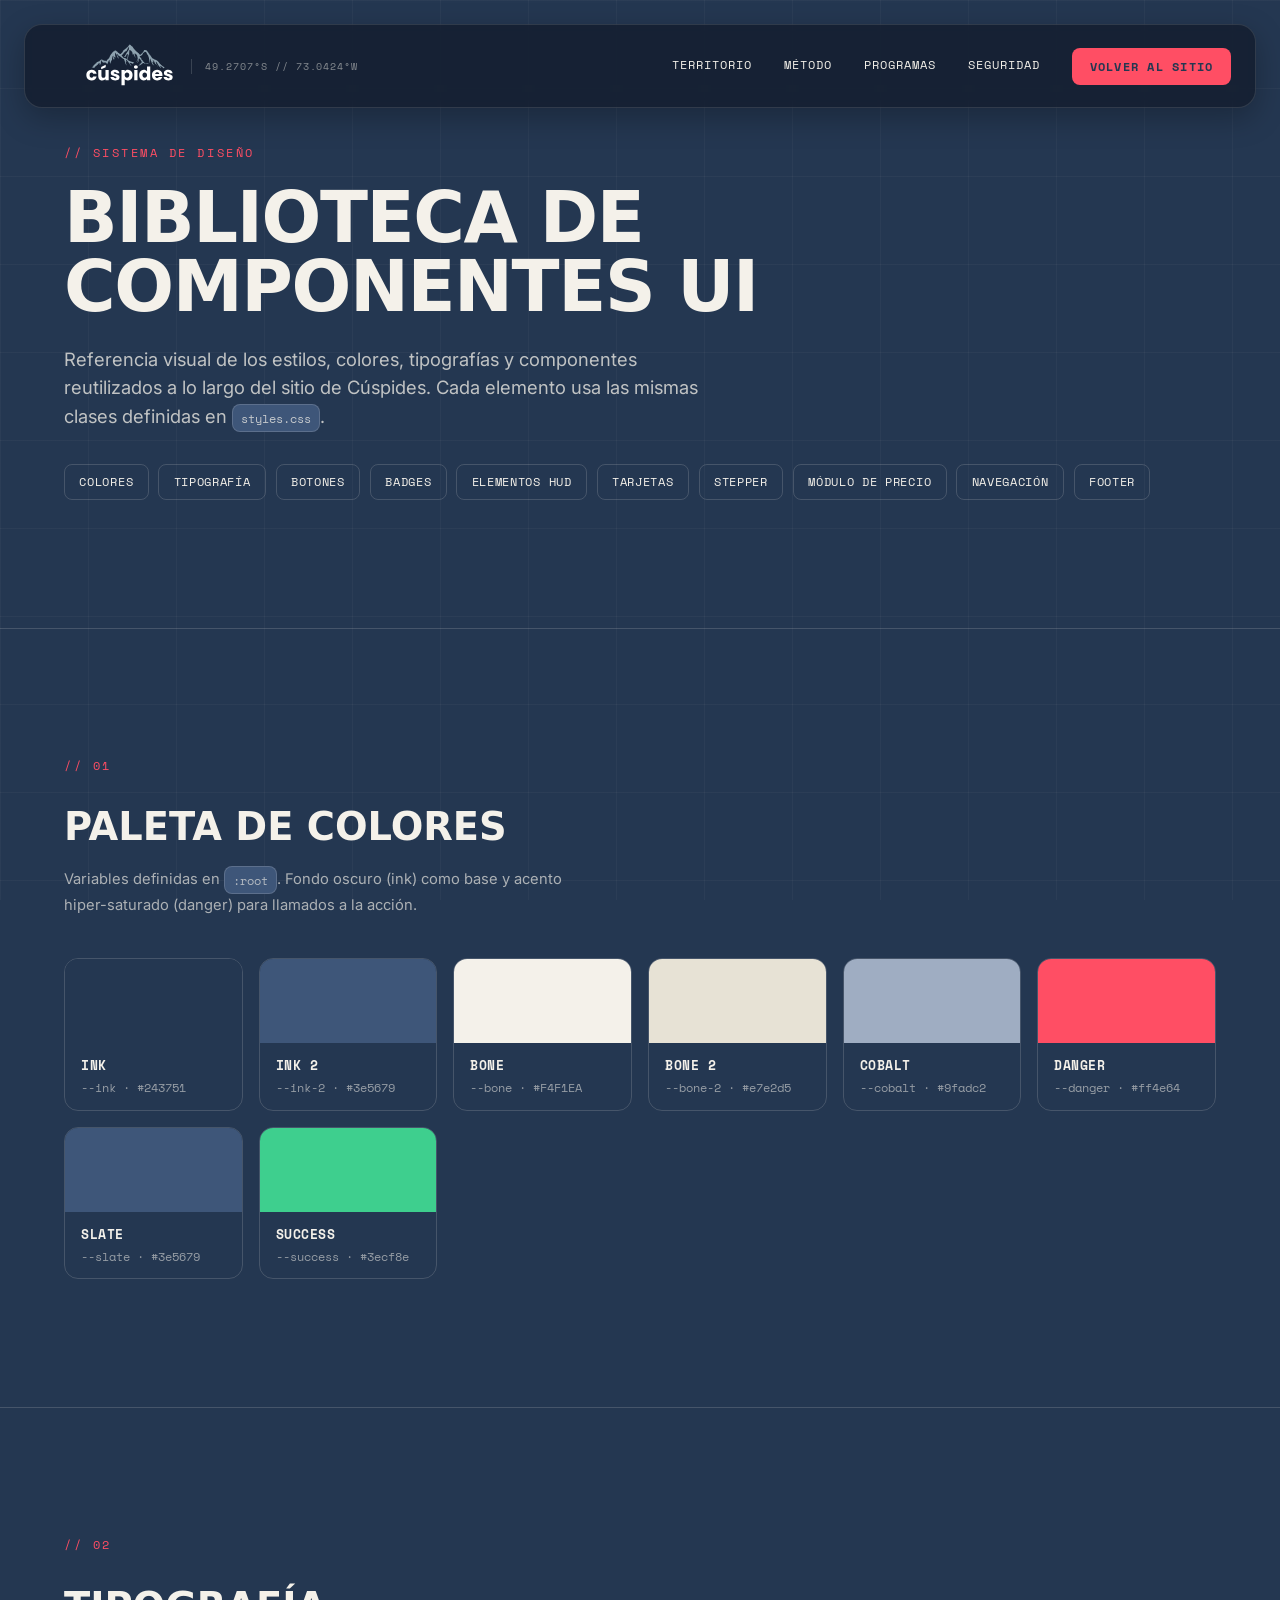
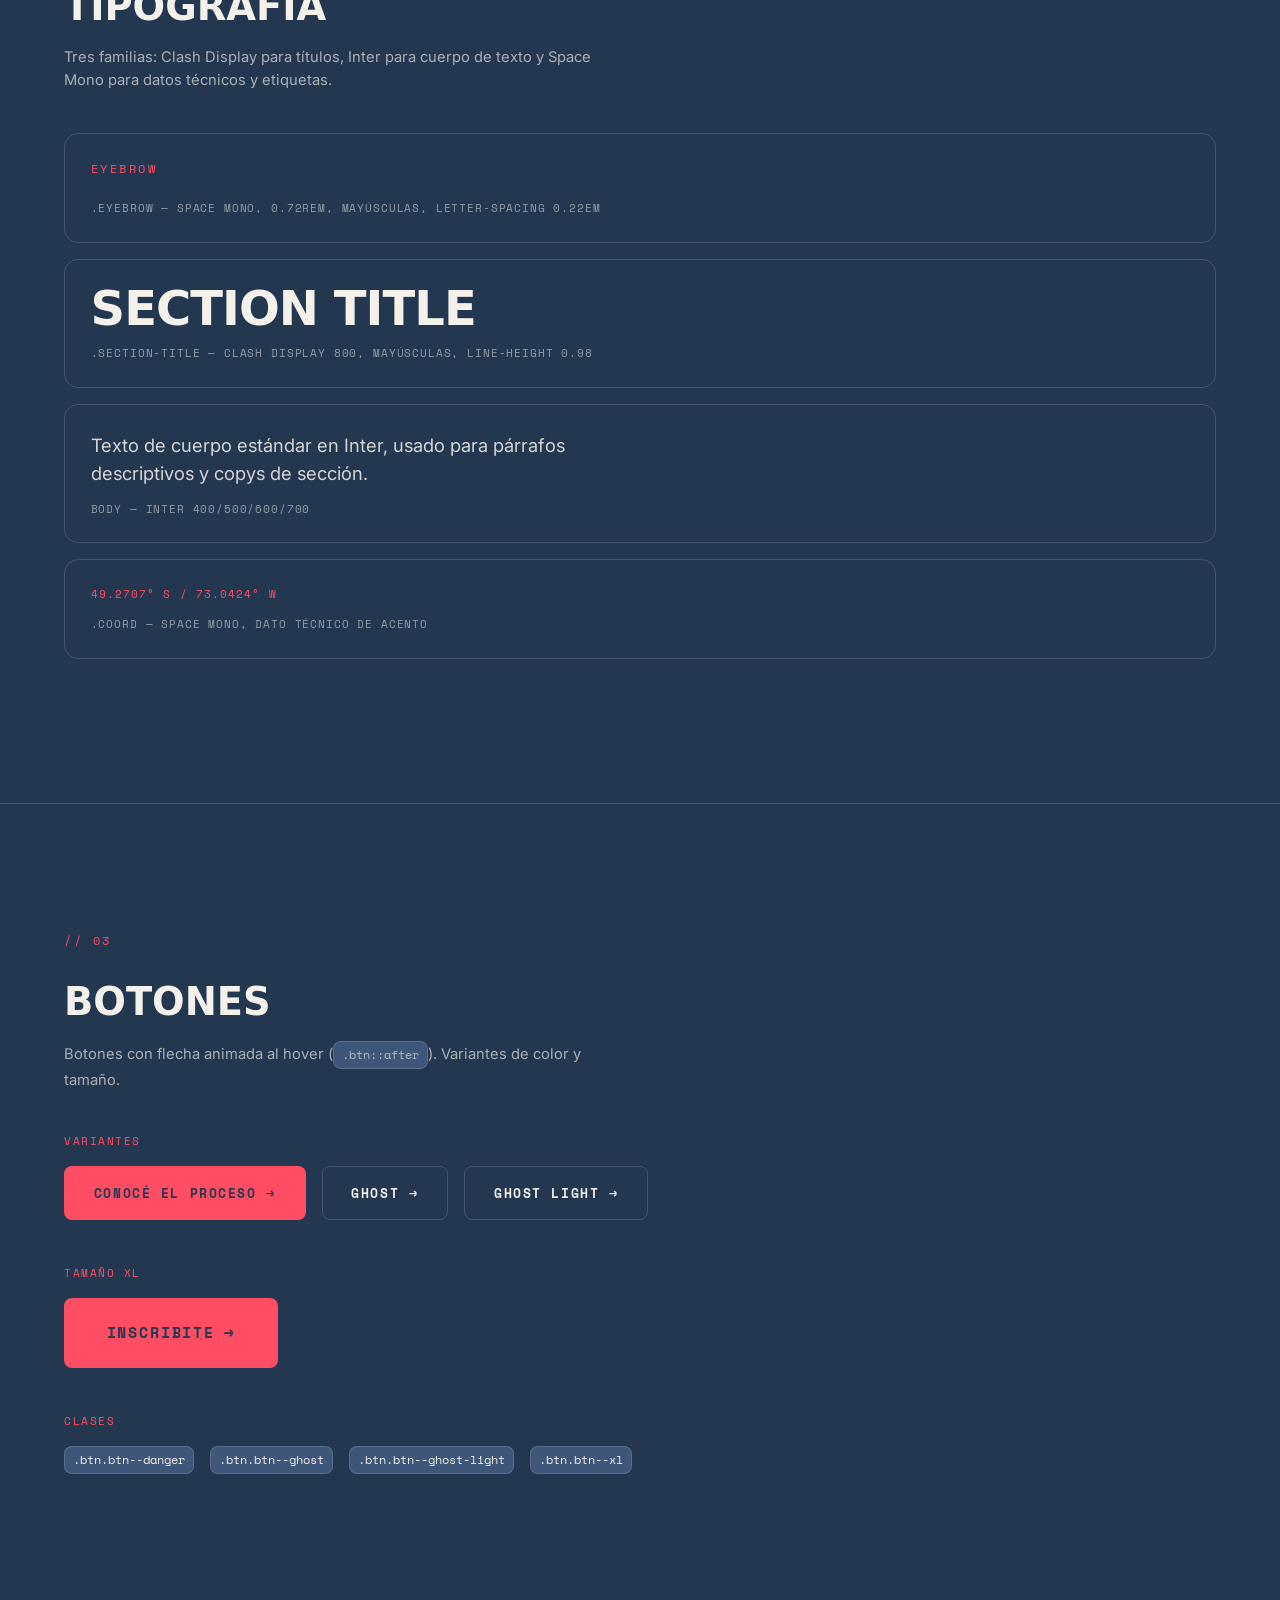
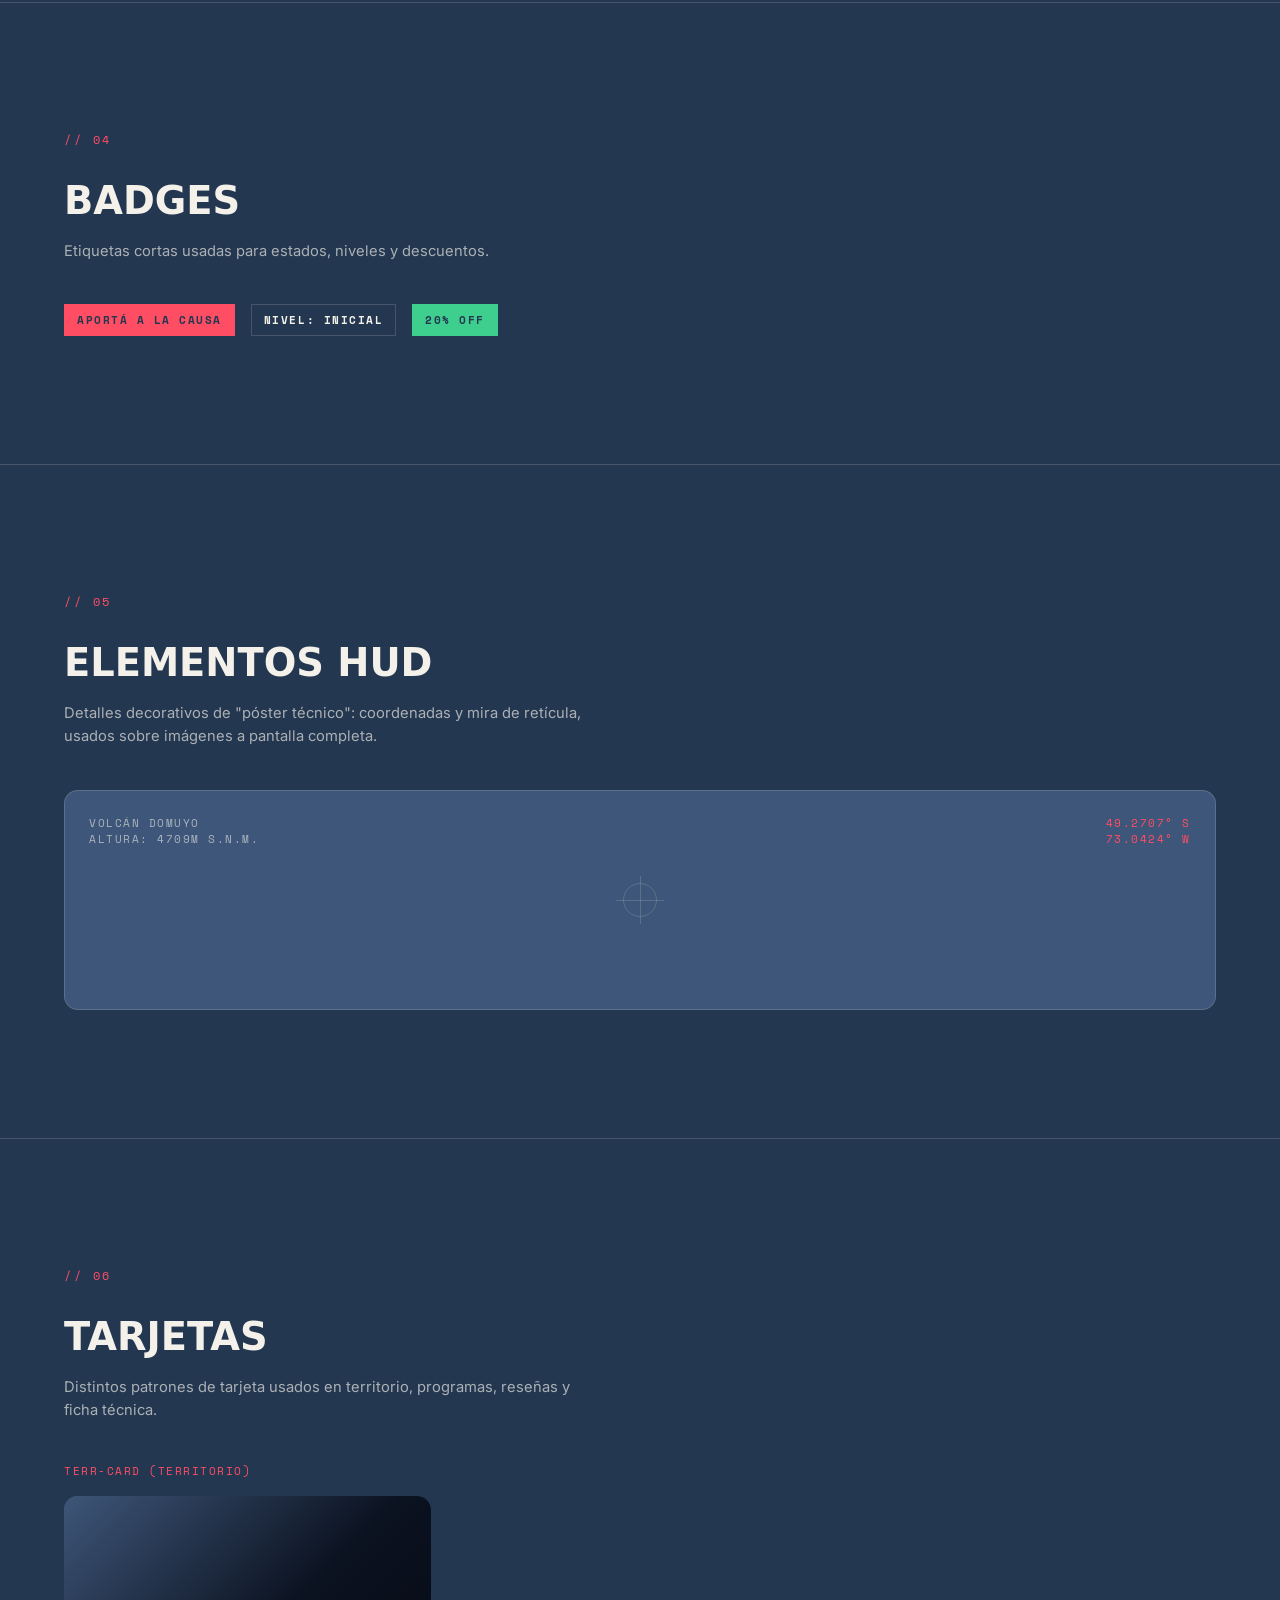
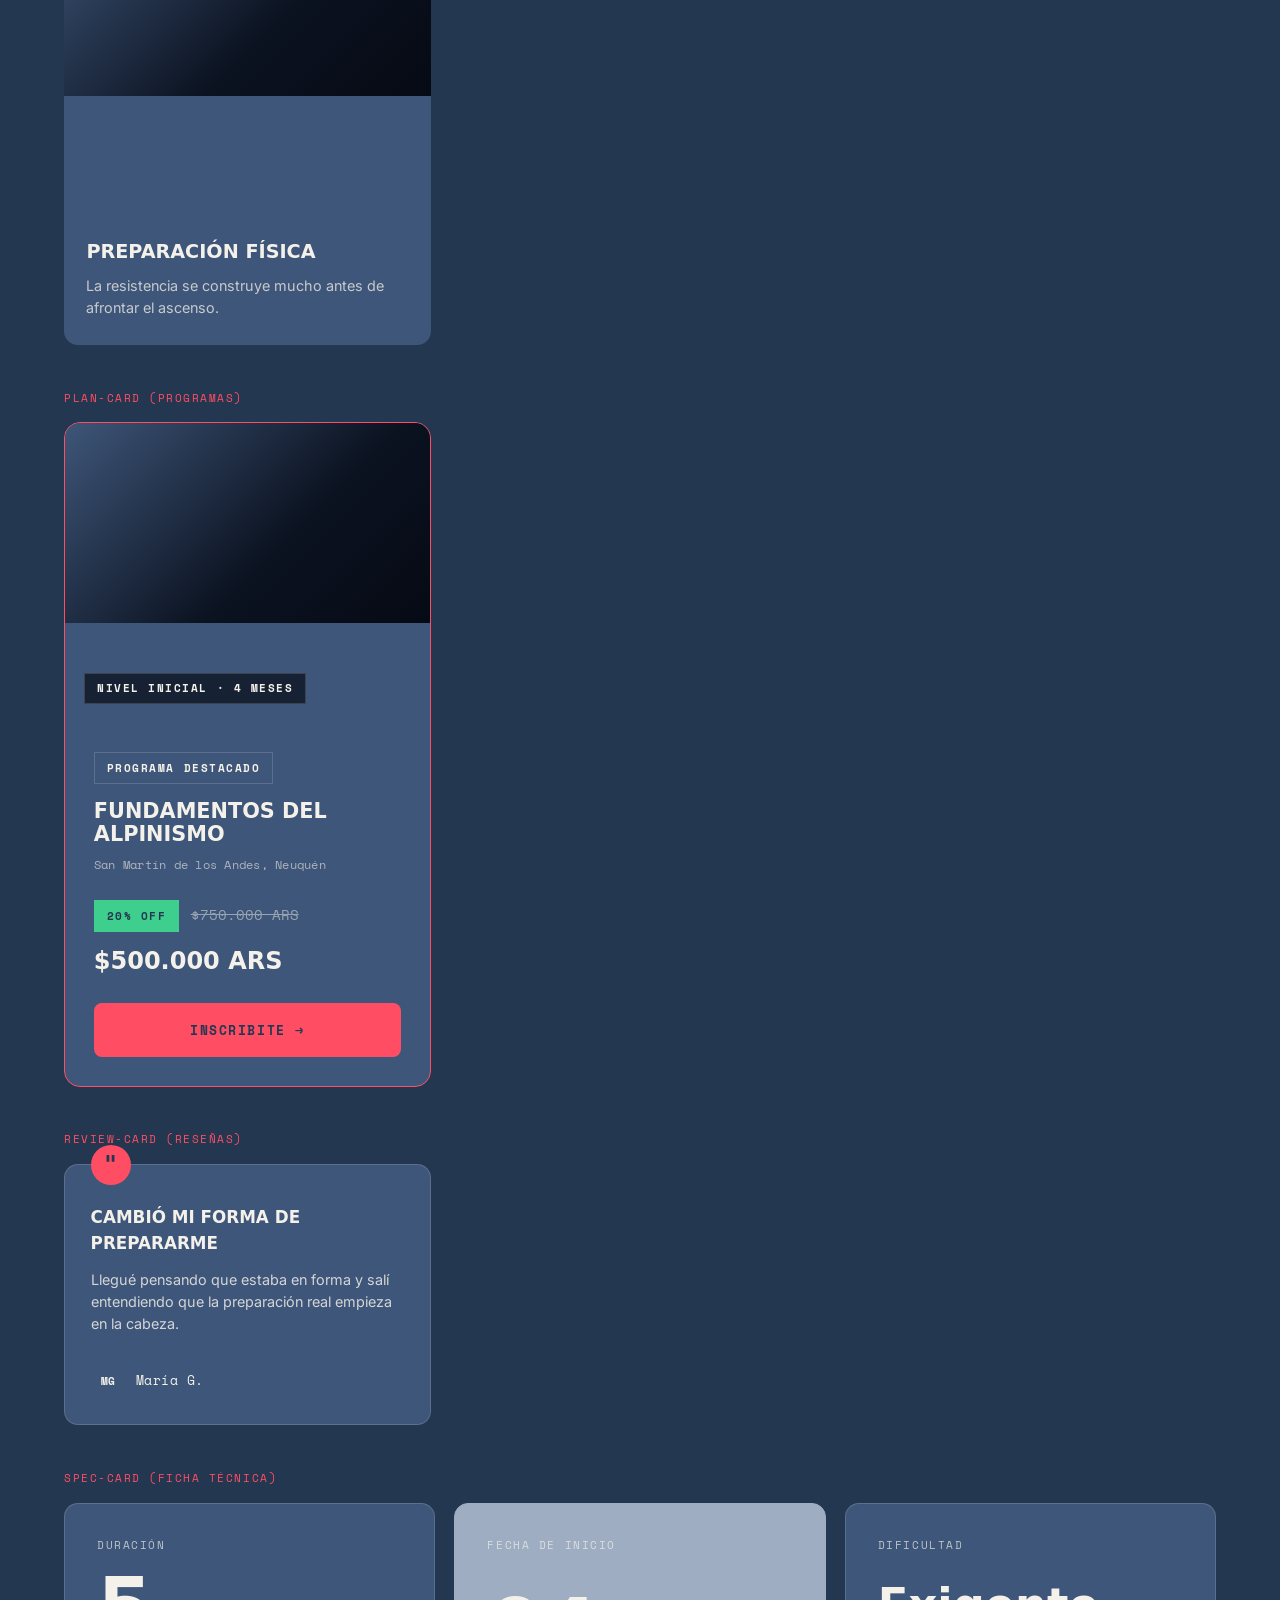
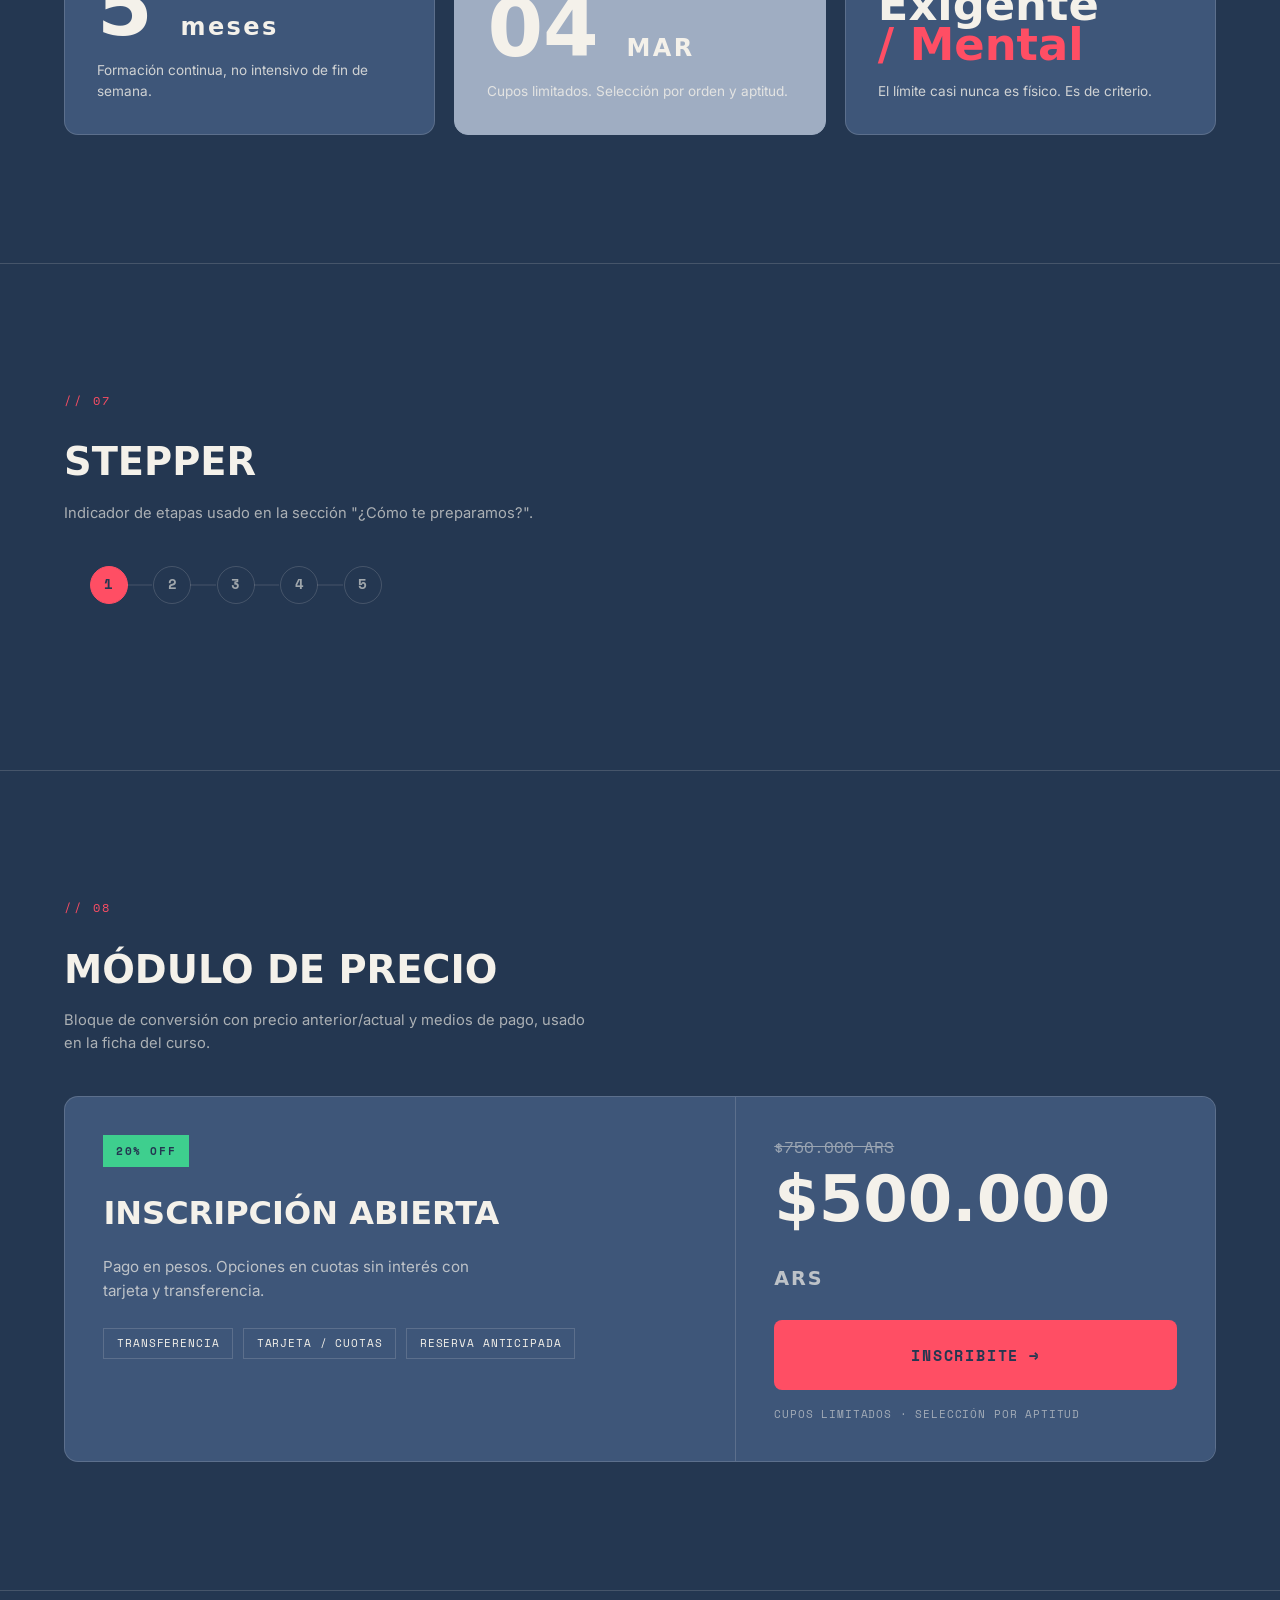
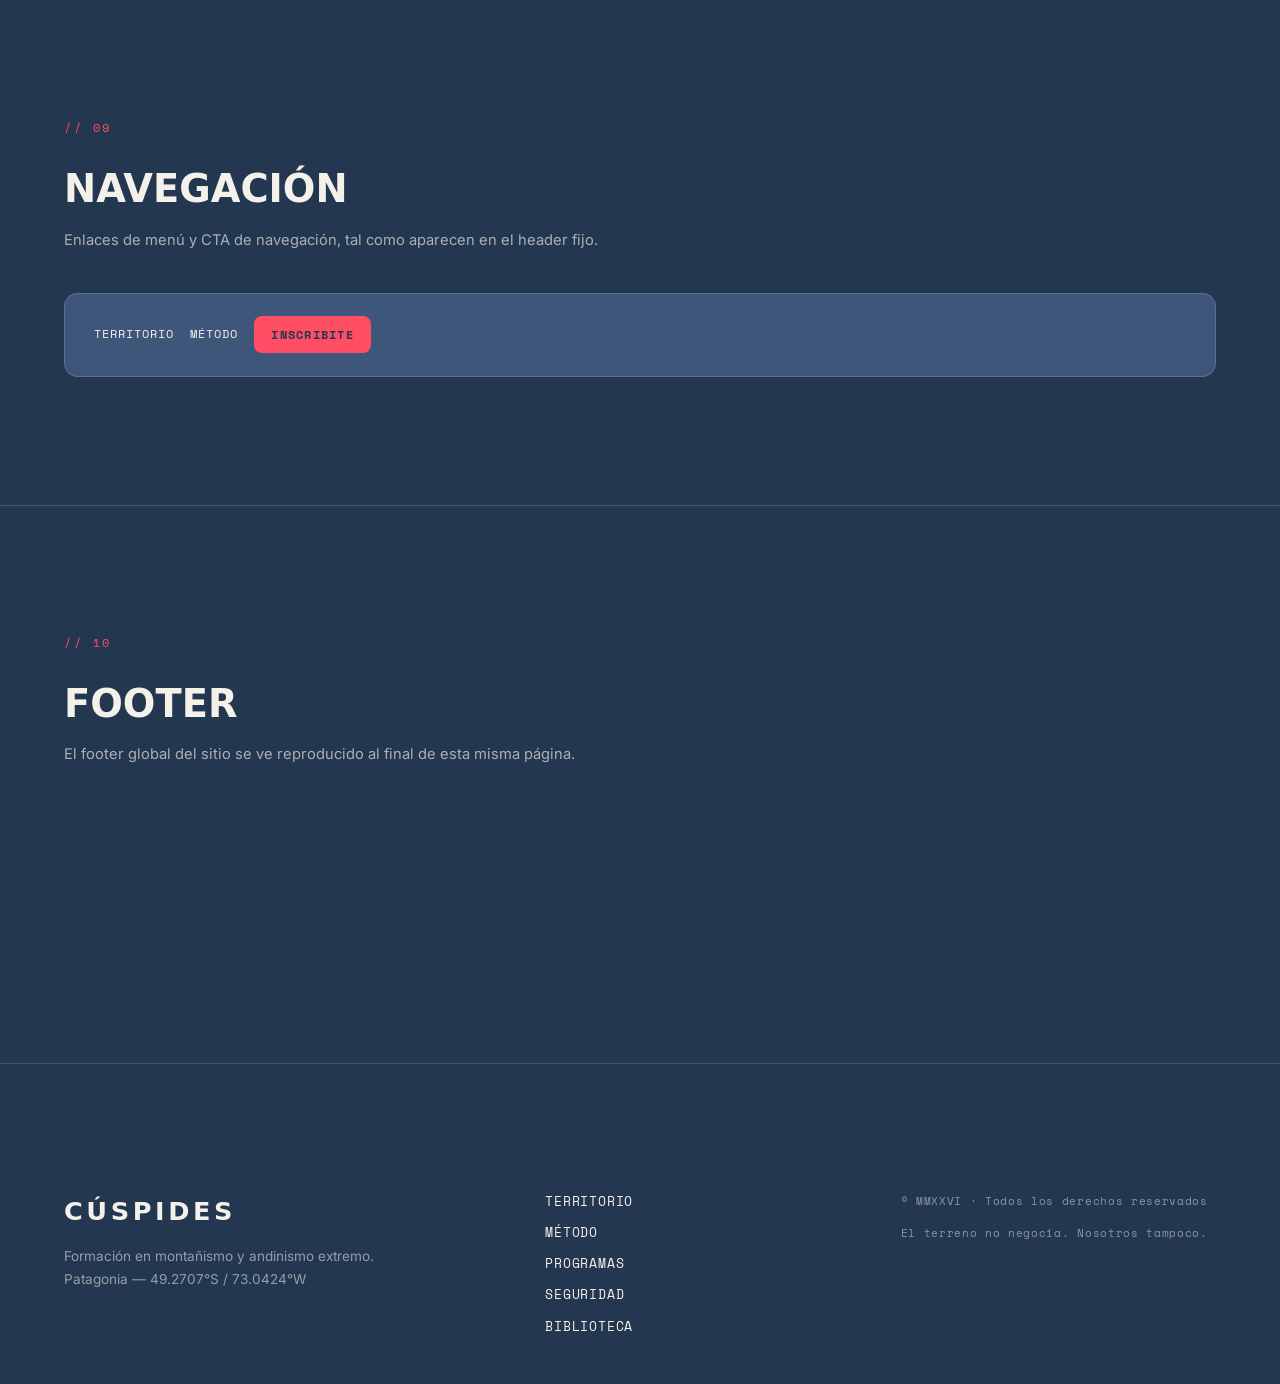
==== biblioteca.html @ e49196a1 "Initial commit: sitio web TP2 Cuspides Co-Authored-By: Claude Sonnet 5 <noreply@anthropic.com>" ====
<!DOCTYPE html>
<html lang="es">
<head>
  <meta charset="UTF-8" />
  <meta name="viewport" content="width=device-width, initial-scale=1.0" />
  <meta name="description" content="Cúspides — Biblioteca de componentes UI del sitio." />
  <meta name="theme-color" content="#0B111E" />
  <title>Biblioteca UI // CÚSPIDES</title>
  <link rel="icon" type="image/svg+xml" href="assets/img/favicon.svg" />

  <link rel="preconnect" href="https://fonts.googleapis.com" />
  <link rel="preconnect" href="https://fonts.gstatic.com" crossorigin />
  <link
    href="https://fonts.googleapis.com/css2?family=Inter:wght@400;500;600;700&family=Space+Mono:wght@400;700&display=swap"
    rel="stylesheet"
  />
  <link rel="preconnect" href="https://api.fontshare.com" />
  <link href="https://api.fontshare.com/v2/css?f[]=clash-display@700&display=swap" rel="stylesheet" />

  <link rel="stylesheet" href="styles.css" />

  <!-- ============================================================= -->
  <!-- ESTILOS PROPIOS DE LA BIBLIOTECA (namespace .lib- para no pisar el sitio) -->
  <!-- ============================================================= -->
  <style>
    .lib-main { position: relative; z-index: 1; padding-top: clamp(7rem, 16vh, 9rem); padding-bottom: var(--sect); }

    .lib-intro { padding-bottom: var(--sect); }
    .lib-intro__title {
      font-family: var(--f-display); font-weight: 800; text-transform: uppercase;
      font-size: clamp(2.2rem, 7vw, 4.4rem); line-height: 0.98; letter-spacing: -0.02em;
      margin: 0.6rem 0 1.4rem; color: var(--bone);
    }
    .lib-intro__sub { max-width: 56ch; font-size: clamp(1rem, 2vw, 1.15rem); color: rgba(244,241,234,0.75); }

    .lib-section { padding-block: var(--sect); border-top: 1px solid var(--hair-light); }
    .lib-section__head { margin-bottom: 2.6rem; }
    .lib-section__title {
      font-family: var(--f-display); font-weight: 700; text-transform: uppercase;
      font-size: clamp(1.6rem, 3.4vw, 2.4rem); color: var(--bone); margin-bottom: 0.6rem;
    }
    .lib-section__desc { font-size: 0.92rem; color: rgba(244,241,234,0.65); max-width: 60ch; }

    .lib-block { margin-bottom: 2.8rem; }
    .lib-block:last-child { margin-bottom: 0; }
    .lib-block__label {
      font-family: var(--f-mono); font-size: 0.68rem; letter-spacing: 0.14em; text-transform: uppercase;
      color: var(--danger); margin-bottom: 1rem; display: block;
    }

    /* Muestrario de colores */
    .lib-swatches { display: grid; grid-template-columns: repeat(2, 1fr); gap: 1rem; }
    .lib-swatch { border: 1px solid var(--hair-light); border-radius: var(--radius-card); overflow: hidden; }
    .lib-swatch__fill { height: 84px; }
    .lib-swatch__meta { padding: 0.8rem 1rem; font-family: var(--f-mono); }
    .lib-swatch__name { display: block; font-size: 0.8rem; font-weight: 700; text-transform: uppercase; letter-spacing: 0.04em; }
    .lib-swatch__hex { display: block; font-size: 0.72rem; opacity: 0.55; margin-top: 0.2rem; }

    /* Fila de ejemplos flex */
    .lib-row { display: flex; flex-wrap: wrap; gap: 1rem; align-items: center; }

    /* Tabla de referencia de tipografía */
    .lib-type-sample { border: 1px solid var(--hair-light); border-radius: var(--radius-card); padding: 1.6rem; margin-bottom: 1rem; }
    .lib-type-sample__meta { font-family: var(--f-mono); font-size: 0.66rem; letter-spacing: 0.08em; text-transform: uppercase; opacity: 0.55; margin-top: 0.8rem; }

    /* Cuadrícula de tarjetas de ejemplo */
    .lib-cards-grid { display: grid; grid-template-columns: 1fr; gap: 1.6rem; }
    .lib-mini-media { height: 200px; background: linear-gradient(135deg, var(--ink-2), #0b1220 60%, #060a14); }

    /* Tabla de código de clases */
    .lib-code {
      font-family: var(--f-mono); font-size: 0.78rem;
      background: var(--ink-2); border: 1px solid var(--hair-light); border-radius: 8px;
      padding: 0.2rem 0.5rem; display: inline-block;
    }

    .lib-toc { display: flex; flex-wrap: wrap; gap: 0.6rem; margin-top: 2rem; }
    .lib-toc a {
      font-family: var(--f-mono); font-size: 0.72rem; letter-spacing: 0.06em; text-transform: uppercase;
      border: 1px solid var(--hair-light); border-radius: var(--radius-btn); padding: 0.5rem 0.9rem;
      transition: border-color 0.3s, color 0.3s;
    }
    .lib-toc a:hover { border-color: var(--danger); color: var(--danger); }

    /* HUD demo box */
    .lib-hud-demo {
      position: relative; height: 220px; border: 1px solid var(--hair-light); border-radius: var(--radius-card);
      overflow: hidden; background: var(--ink-2);
    }
    .lib-hud-demo .hud-item--tl { top: 24px; left: 24px; }
    .lib-hud-demo .hud-item--tr { top: 24px; right: 24px; }
    .lib-hud-demo .hud-crosshair { top: 50%; left: 50%; transform: translate(-50%, -50%); }

    @media (min-width: 720px) {
      .lib-swatches { grid-template-columns: repeat(4, 1fr); }
      .lib-cards-grid { grid-template-columns: repeat(3, 1fr); }
    }
    @media (min-width: 1024px) {
      .lib-swatches { grid-template-columns: repeat(6, 1fr); }
    }
  </style>
</head>

<body>
  <div class="grid-overlay" aria-hidden="true"></div>
  <div class="scroll-progress" id="scroll-progress" aria-hidden="true"></div>

  <!-- =========================================================== -->
  <!-- HEADER / NAVEGACIÓN GLOBAL (idéntico al del sitio)           -->
  <!-- =========================================================== -->
  <header class="site-header" id="site-header">
    <a href="index.html#hero" class="brand" aria-label="Cúspides — Inicio">
      <img class="brand__logo" src="assets/img/logo-cuspides.svg" alt="Cúspides" />
      <span class="brand__coord">49.2707°S // 73.0424°W</span>
    </a>

    <nav class="site-nav" aria-label="Navegación principal">
      <a href="index.html#territorio" class="nav-link">Territorio</a>
      <a href="index.html#metodo" class="nav-link">Método</a>
      <a href="index.html#programas" class="nav-link">Programas</a>
      <a href="index.html#causa" class="nav-link">Seguridad</a>
      <a href="index.html" class="nav-cta">Volver al sitio</a>
    </nav>

    <button class="menu-toggle" id="menu-toggle" aria-label="Abrir menú" aria-expanded="false">
      <span></span><span></span><span></span>
    </button>
  </header>

  <div class="mobile-menu" id="mobile-menu" aria-hidden="true">
    <a href="index.html#territorio" class="mobile-menu__link">01 — Territorio</a>
    <a href="index.html#metodo" class="mobile-menu__link">02 — Método</a>
    <a href="index.html#programas" class="mobile-menu__link">03 — Programas</a>
    <a href="index.html#causa" class="mobile-menu__link">04 — Seguridad</a>
    <a href="index.html" class="mobile-menu__link mobile-menu__link--cta">→ Volver al sitio</a>
  </div>

  <!-- =========================================================== -->
  <!-- CONTENIDO: BIBLIOTECA UI                                     -->
  <!-- =========================================================== -->
  <main class="lib-main">

    <section class="lib-intro container">
      <p class="eyebrow eyebrow--light">// Sistema de diseño</p>
      <h1 class="lib-intro__title">Biblioteca de<br />componentes UI</h1>
      <p class="lib-intro__sub">
        Referencia visual de los estilos, colores, tipografías y componentes reutilizados
        a lo largo del sitio de Cúspides. Cada elemento usa las mismas clases definidas en
        <span class="lib-code">styles.css</span>.
      </p>
      <nav class="lib-toc" aria-label="Índice de la biblioteca">
        <a href="#lib-colores">Colores</a>
        <a href="#lib-tipografia">Tipografía</a>
        <a href="#lib-botones">Botones</a>
        <a href="#lib-badges">Badges</a>
        <a href="#lib-hud">Elementos HUD</a>
        <a href="#lib-tarjetas">Tarjetas</a>
        <a href="#lib-stepper">Stepper</a>
        <a href="#lib-precio">Módulo de precio</a>
        <a href="#lib-nav">Navegación</a>
        <a href="#lib-footer">Footer</a>
      </nav>
    </section>

    <!-- ///////////////// COLORES ///////////////// -->
    <section class="lib-section container" id="lib-colores">
      <div class="lib-section__head">
        <p class="eyebrow eyebrow--light">// 01</p>
        <h2 class="lib-section__title">Paleta de colores</h2>
        <p class="lib-section__desc">Variables definidas en <span class="lib-code">:root</span>. Fondo oscuro (ink) como base y acento hiper-saturado (danger) para llamados a la acción.</p>
      </div>
      <div class="lib-swatches">
        <div class="lib-swatch">
          <div class="lib-swatch__fill" style="background: var(--ink);"></div>
          <div class="lib-swatch__meta"><span class="lib-swatch__name">Ink</span><span class="lib-swatch__hex">--ink · #243751</span></div>
        </div>
        <div class="lib-swatch">
          <div class="lib-swatch__fill" style="background: var(--ink-2);"></div>
          <div class="lib-swatch__meta"><span class="lib-swatch__name">Ink 2</span><span class="lib-swatch__hex">--ink-2 · #3e5679</span></div>
        </div>
        <div class="lib-swatch">
          <div class="lib-swatch__fill" style="background: var(--bone);"></div>
          <div class="lib-swatch__meta"><span class="lib-swatch__name">Bone</span><span class="lib-swatch__hex">--bone · #F4F1EA</span></div>
        </div>
        <div class="lib-swatch">
          <div class="lib-swatch__fill" style="background: var(--bone-2);"></div>
          <div class="lib-swatch__meta"><span class="lib-swatch__name">Bone 2</span><span class="lib-swatch__hex">--bone-2 · #e7e2d5</span></div>
        </div>
        <div class="lib-swatch">
          <div class="lib-swatch__fill" style="background: var(--cobalt);"></div>
          <div class="lib-swatch__meta"><span class="lib-swatch__name">Cobalt</span><span class="lib-swatch__hex">--cobalt · #9fadc2</span></div>
        </div>
        <div class="lib-swatch">
          <div class="lib-swatch__fill" style="background: var(--danger);"></div>
          <div class="lib-swatch__meta"><span class="lib-swatch__name">Danger</span><span class="lib-swatch__hex">--danger · #ff4e64</span></div>
        </div>
        <div class="lib-swatch">
          <div class="lib-swatch__fill" style="background: var(--slate);"></div>
          <div class="lib-swatch__meta"><span class="lib-swatch__name">Slate</span><span class="lib-swatch__hex">--slate · #3e5679</span></div>
        </div>
        <div class="lib-swatch">
          <div class="lib-swatch__fill" style="background: var(--success);"></div>
          <div class="lib-swatch__meta"><span class="lib-swatch__name">Success</span><span class="lib-swatch__hex">--success · #3ecf8e</span></div>
        </div>
      </div>
    </section>

    <!-- ///////////////// TIPOGRAFÍA ///////////////// -->
    <section class="lib-section container" id="lib-tipografia">
      <div class="lib-section__head">
        <p class="eyebrow eyebrow--light">// 02</p>
        <h2 class="lib-section__title">Tipografía</h2>
        <p class="lib-section__desc">Tres familias: Clash Display para títulos, Inter para cuerpo de texto y Space Mono para datos técnicos y etiquetas.</p>
      </div>

      <div class="lib-type-sample">
        <p class="eyebrow eyebrow--light">Eyebrow</p>
        <div class="lib-type-sample__meta">.eyebrow — Space Mono, 0.72rem, mayúsculas, letter-spacing 0.22em</div>
      </div>

      <div class="lib-type-sample">
        <h3 class="section-title section-title--light" style="font-size: clamp(1.8rem, 5vw, 3rem);">Section title</h3>
        <div class="lib-type-sample__meta">.section-title — Clash Display 800, mayúsculas, line-height 0.98</div>
      </div>

      <div class="lib-type-sample">
        <p style="font-size: clamp(1rem, 2vw, 1.15rem); color: rgba(244,241,234,0.85); max-width: 46ch;">
          Texto de cuerpo estándar en Inter, usado para párrafos descriptivos y copys de sección.
        </p>
        <div class="lib-type-sample__meta">body — Inter 400/500/600/700</div>
      </div>

      <div class="lib-type-sample">
        <span class="coord">49.2707° S / 73.0424° W</span>
        <div class="lib-type-sample__meta">.coord — Space Mono, dato técnico de acento</div>
      </div>
    </section>

    <!-- ///////////////// BOTONES ///////////////// -->
    <section class="lib-section container" id="lib-botones">
      <div class="lib-section__head">
        <p class="eyebrow eyebrow--light">// 03</p>
        <h2 class="lib-section__title">Botones</h2>
        <p class="lib-section__desc">Botones con flecha animada al hover (<span class="lib-code">.btn::after</span>). Variantes de color y tamaño.</p>
      </div>
      <div class="lib-block">
        <span class="lib-block__label">Variantes</span>
        <div class="lib-row">
          <a href="#" class="btn btn--danger" onclick="return false;">Conocé el proceso</a>
          <a href="#" class="btn btn--ghost" onclick="return false;">Ghost</a>
          <a href="#" class="btn btn--ghost-light" onclick="return false;">Ghost light</a>
        </div>
      </div>
      <div class="lib-block">
        <span class="lib-block__label">Tamaño XL</span>
        <div class="lib-row">
          <a href="#" class="btn btn--danger btn--xl" onclick="return false;">Inscribite</a>
        </div>
      </div>
      <div class="lib-block">
        <span class="lib-block__label">Clases</span>
        <div class="lib-row">
          <span class="lib-code">.btn.btn--danger</span>
          <span class="lib-code">.btn.btn--ghost</span>
          <span class="lib-code">.btn.btn--ghost-light</span>
          <span class="lib-code">.btn.btn--xl</span>
        </div>
      </div>
    </section>

    <!-- ///////////////// BADGES ///////////////// -->
    <section class="lib-section container" id="lib-badges">
      <div class="lib-section__head">
        <p class="eyebrow eyebrow--light">// 04</p>
        <h2 class="lib-section__title">Badges</h2>
        <p class="lib-section__desc">Etiquetas cortas usadas para estados, niveles y descuentos.</p>
      </div>
      <div class="lib-row">
        <span class="badge badge--danger">APORTÁ A LA CAUSA</span>
        <span class="badge badge--outline">NIVEL: INICIAL</span>
        <span class="badge badge--success">20% OFF</span>
      </div>
    </section>

    <!-- ///////////////// ELEMENTOS HUD ///////////////// -->
    <section class="lib-section container" id="lib-hud">
      <div class="lib-section__head">
        <p class="eyebrow eyebrow--light">// 05</p>
        <h2 class="lib-section__title">Elementos HUD</h2>
        <p class="lib-section__desc">Detalles decorativos de "póster técnico": coordenadas y mira de retícula, usados sobre imágenes a pantalla completa.</p>
      </div>
      <div class="lib-hud-demo">
        <span class="hud-item hud-item--tl">VOLCÁN DOMUYO<br />ALTURA: 4709M S.N.M.</span>
        <span class="hud-item hud-item--tr">49.2707° S<br />73.0424° W</span>
        <span class="hud-crosshair"></span>
      </div>
    </section>

    <!-- ///////////////// TARJETAS ///////////////// -->
    <section class="lib-section container" id="lib-tarjetas">
      <div class="lib-section__head">
        <p class="eyebrow eyebrow--light">// 06</p>
        <h2 class="lib-section__title">Tarjetas</h2>
        <p class="lib-section__desc">Distintos patrones de tarjeta usados en territorio, programas, reseñas y ficha técnica.</p>
      </div>

      <div class="lib-block">
        <span class="lib-block__label">Terr-card (territorio)</span>
        <div class="lib-cards-grid">
          <div class="terr-card" style="width: 100%;">
            <div class="terr-card__media"><div class="lib-mini-media"></div></div>
            <h3 class="terr-card__title">Preparación física</h3>
            <p class="terr-card__desc">La resistencia se construye mucho antes de afrontar el ascenso.</p>
          </div>
        </div>
      </div>

      <div class="lib-block">
        <span class="lib-block__label">Plan-card (programas)</span>
        <div class="lib-cards-grid">
          <article class="plan-card plan-card--featured">
            <div class="plan-card__media">
              <div class="lib-mini-media"></div>
              <span class="badge badge--outline plan-card__level">Nivel Inicial · 4 meses</span>
            </div>
            <div class="plan-card__body">
              <span class="badge badge--outline plan-card__featured-tag">PROGRAMA DESTACADO</span>
              <h3 class="plan-card__title">Fundamentos del Alpinismo</h3>
              <p class="plan-card__location">San Martín de los Andes, Neuquén</p>
              <div class="plan-card__price">
                <span class="badge badge--success">20% OFF</span>
                <span class="plan-card__old">$750.000 ARS</span>
                <span class="plan-card__now">$500.000 ARS</span>
              </div>
              <span class="btn btn--danger plan-card__cta">Inscribite</span>
            </div>
          </article>
        </div>
      </div>

      <div class="lib-block">
        <span class="lib-block__label">Review-card (reseñas)</span>
        <div class="lib-cards-grid">
          <article class="review-card">
            <span class="review-card__quote" aria-hidden="true">"</span>
            <h3 class="review-card__title">Cambió mi forma de prepararme</h3>
            <p class="review-card__text">Llegué pensando que estaba en forma y salí entendiendo que la preparación real empieza en la cabeza.</p>
            <div class="review-card__author">
              <span class="review-card__avatar" aria-hidden="true">MG</span>
              <span class="review-card__name">María G.</span>
            </div>
          </article>
        </div>
      </div>

      <div class="lib-block">
        <span class="lib-block__label">Spec-card (ficha técnica)</span>
        <div class="spec__grid" style="grid-template-columns: repeat(auto-fit, minmax(200px, 1fr));">
          <div class="spec__card spec__card--a">
            <span class="spec__key">Duración</span>
            <span class="spec__val">5 <small>meses</small></span>
            <span class="spec__note">Formación continua, no intensivo de fin de semana.</span>
          </div>
          <div class="spec__card spec__card--b">
            <span class="spec__key">Fecha de inicio</span>
            <span class="spec__val">04 <small>MAR</small></span>
            <span class="spec__note">Cupos limitados. Selección por orden y aptitud.</span>
          </div>
          <div class="spec__card spec__card--c">
            <span class="spec__key">Dificultad</span>
            <span class="spec__val spec__val--sm">Exigente<br /><span class="tx-danger">/ Mental</span></span>
            <span class="spec__note">El límite casi nunca es físico. Es de criterio.</span>
          </div>
        </div>
      </div>
    </section>

    <!-- ///////////////// STEPPER ///////////////// -->
    <section class="lib-section container" id="lib-stepper">
      <div class="lib-section__head">
        <p class="eyebrow eyebrow--light">// 07</p>
        <h2 class="lib-section__title">Stepper</h2>
        <p class="lib-section__desc">Indicador de etapas usado en la sección "¿Cómo te preparamos?".</p>
      </div>
      <div class="stepper" role="tablist" aria-label="Ejemplo de stepper" style="margin-top: 0;">
        <button class="stepper__step is-active" type="button">1</button>
        <button class="stepper__step" type="button">2</button>
        <button class="stepper__step" type="button">3</button>
        <button class="stepper__step" type="button">4</button>
        <button class="stepper__step" type="button">5</button>
      </div>
    </section>

    <!-- ///////////////// MÓDULO DE PRECIO ///////////////// -->
    <section class="lib-section container" id="lib-precio">
      <div class="lib-section__head">
        <p class="eyebrow eyebrow--light">// 08</p>
        <h2 class="lib-section__title">Módulo de precio</h2>
        <p class="lib-section__desc">Bloque de conversión con precio anterior/actual y medios de pago, usado en la ficha del curso.</p>
      </div>
      <div class="price-card">
        <div class="price-card__left">
          <span class="badge badge--success">20% OFF</span>
          <h2 class="price-card__title">Inscripción abierta</h2>
          <p class="price-card__note">Pago en pesos. Opciones en cuotas sin interés con tarjeta y transferencia.</p>
          <ul class="price-card__pay" aria-label="Modos de pago">
            <li>Transferencia</li>
            <li>Tarjeta / cuotas</li>
            <li>Reserva anticipada</li>
          </ul>
        </div>
        <div class="price-card__right">
          <span class="price-card__old">$750.000 ARS</span>
          <span class="price-card__now">$500.000 <small>ARS</small></span>
          <a href="#" class="btn btn--danger btn--xl price-card__cta" onclick="return false;">INSCRIBITE</a>
          <span class="price-card__fine">Cupos limitados · Selección por aptitud</span>
        </div>
      </div>
    </section>

    <!-- ///////////////// NAVEGACIÓN ///////////////// -->
    <section class="lib-section container" id="lib-nav">
      <div class="lib-section__head">
        <p class="eyebrow eyebrow--light">// 09</p>
        <h2 class="lib-section__title">Navegación</h2>
        <p class="lib-section__desc">Enlaces de menú y CTA de navegación, tal como aparecen en el header fijo.</p>
      </div>
      <div class="lib-row" style="background: var(--ink-2); border: 1px solid var(--hair-light); border-radius: var(--radius-card); padding: 1.4rem 1.8rem;">
        <a href="#" class="nav-link" onclick="return false;">Territorio</a>
        <a href="#" class="nav-link" onclick="return false;">Método</a>
        <a href="#" class="nav-cta" onclick="return false;">Inscribite</a>
      </div>
    </section>

    <!-- ///////////////// FOOTER (referencia) ///////////////// -->
    <section class="lib-section container" id="lib-footer">
      <div class="lib-section__head">
        <p class="eyebrow eyebrow--light">// 10</p>
        <h2 class="lib-section__title">Footer</h2>
        <p class="lib-section__desc">El footer global del sitio se ve reproducido al final de esta misma página.</p>
      </div>
    </section>

  </main>

  <!-- =========================================================== -->
  <!-- FOOTER GLOBAL                                                -->
  <!-- =========================================================== -->
  <footer class="site-footer">
    <div class="container site-footer__inner">
      <div class="site-footer__brand">
        <span class="brand__word">CÚSPIDES</span>
        <p>Formación en montañismo y andinismo extremo.<br />Patagonia — 49.2707°S / 73.0424°W</p>
      </div>
      <nav class="site-footer__nav" aria-label="Pie de página">
        <a href="index.html#territorio">Territorio</a>
        <a href="index.html#metodo">Método</a>
        <a href="index.html#programas">Programas</a>
        <a href="index.html#causa">Seguridad</a>
        <a href="biblioteca.html">Biblioteca</a>
      </nav>
      <div class="site-footer__meta">
        <span>© MMXXVI · Todos los derechos reservados</span>
        <span>El terreno no negocia. Nosotros tampoco.</span>
      </div>
    </div>
  </footer>

  <script>
    /* Header dinámico + progreso de scroll + menú móvil (mínimo, sin dependencias del script.js del sitio) */
    (function () {
      var header = document.getElementById('site-header');
      var progress = document.getElementById('scroll-progress');
      function onScroll() {
        var y = window.scrollY;
        if (header) header.classList.toggle('is-scrolled', y > 40);
        if (progress) {
          var h = document.documentElement.scrollHeight - window.innerHeight;
          progress.style.width = (h > 0 ? (y / h) * 100 : 0) + '%';
        }
      }
      window.addEventListener('scroll', onScroll, { passive: true });
      onScroll();

      var menuToggle = document.getElementById('menu-toggle');
      var mobileMenu = document.getElementById('mobile-menu');
      if (menuToggle && mobileMenu) {
        function toggleMenu(open) {
          var willOpen = open === undefined ? !mobileMenu.classList.contains('is-open') : open;
          mobileMenu.classList.toggle('is-open', willOpen);
          menuToggle.classList.toggle('is-open', willOpen);
          menuToggle.setAttribute('aria-expanded', String(willOpen));
          mobileMenu.setAttribute('aria-hidden', String(!willOpen));
          document.body.style.overflow = willOpen ? 'hidden' : '';
        }
        menuToggle.addEventListener('click', function () { toggleMenu(); });
        mobileMenu.querySelectorAll('a').forEach(function (a) {
          a.addEventListener('click', function () { toggleMenu(false); });
        });
      }

      var stepperSteps = document.querySelectorAll('#lib-stepper .stepper__step');
      stepperSteps.forEach(function (btn, i) {
        btn.addEventListener('click', function () {
          stepperSteps.forEach(function (b) { b.classList.remove('is-active'); });
          btn.classList.add('is-active');
        });
      });
    })();
  </script>
</body>
</html>
---- styles.css ----
/* ==========================================================================
   CÚSPIDES · styles.css
   Estética: Swiss Punk / Editorial de alta montaña · Póster técnico
   Enfoque: Mobile-First · Flexbox + CSS Grid · Grillas asimétricas
   ========================================================================== */

/* -------------------------------------------------------------------------- */
/* 1. VARIABLES DE DISEÑO (:root)                                             */
/* -------------------------------------------------------------------------- */
:root {
  /* Paleta */
  --ink:        #243751;   /* Fondo principal oscuro (azul noche profundo) */
  --ink-2:      #3e5679;   /* Panel elevado sobre oscuro */
  --ink-3:      #3e5679;
  --bone:       #F4F1EA;   /* Fondo claro (papel técnico) */
  --bone-2:     #e7e2d5;   /* Papel sombreado */
  --cobalt:     #9fadc2;   /* Azul cobalto eléctrico (impacto en claro) */
  --cobalt-hi:  #3e5679;
  --white:      #ffffff;
  --danger:     #ff4e64;   /* Acento hiper-saturado (CTA, badges, peligro) */
  --slate:      #3e5679;   /* Azul-gris intermedio para franjas decorativas */
  --success:    #3ecf8e;   /* Verde de descuento / disponibilidad */

  /* Líneas de retícula */
  --grid-light: rgba(244, 241, 234, 0.06);
  --grid-dark:  rgba(11, 17, 30, 0.10);
  --hair-light: rgba(244, 241, 234, 0.16);
  --hair-dark:  rgba(11, 17, 30, 0.18);

  /* Tipografías */
  --f-display: 'Clash Display', 'Arial Black', system-ui, sans-serif;
  --f-body:    'Inter', system-ui, -apple-system, sans-serif;
  --f-mono:    'Space Mono', 'Courier New', monospace;

  /* Métrica */
  --maxw: 1360px;
  --pad:  clamp(1.25rem, 5vw, 5rem);
  --sect: clamp(4.5rem, 10vw, 9rem);
  --ease: cubic-bezier(0.16, 1, 0.3, 1);
  --radius-btn:  8px;
  --radius-card: 14px;
}

/* -------------------------------------------------------------------------- */
/* 2. RESET Y BASE                                                            */
/* -------------------------------------------------------------------------- */
*, *::before, *::after { box-sizing: border-box; margin: 0; padding: 0; }

html { scroll-behavior: smooth; -webkit-text-size-adjust: 100%; }

body {
  font-family: var(--f-body);
  background: var(--ink);
  color: var(--bone);
  line-height: 1.55;
  font-size: 16px;
  overflow-x: hidden;
  -webkit-font-smoothing: antialiased;
}

img, svg, video { display: block; max-width: 100%; }
a { color: inherit; text-decoration: none; }
ul, ol { list-style: none; }
button { font-family: inherit; cursor: pointer; border: none; background: none; color: inherit; }

::selection { background: var(--danger); color: var(--ink); }

:focus-visible {
  outline: 2px solid var(--danger);
  outline-offset: 3px;
}

.container {
  width: 100%;
  max-width: var(--maxw);
  margin-inline: auto;
  padding-inline: var(--pad);
}

/* -------------------------------------------------------------------------- */
/* 3. RETÍCULA GLOBAL + PROGRESO DE SCROLL                                    */
/* -------------------------------------------------------------------------- */
.grid-overlay {
  position: fixed;
  inset: 0;
  z-index: 0;
  pointer-events: none;
  background-image:
    linear-gradient(var(--grid-light) 1px, transparent 1px),
    linear-gradient(90deg, var(--grid-light) 1px, transparent 1px);
  background-size: 88px 88px;
  opacity: 0.7;
}

.scroll-progress {
  position: fixed;
  top: 0; left: 0;
  height: 3px;
  width: 0%;
  background: var(--danger);
  z-index: 200;
  transition: width 0.08s linear;
}

/* -------------------------------------------------------------------------- */
/* 4. TIPOGRAFÍA UTILITARIA                                                   */
/* -------------------------------------------------------------------------- */
.eyebrow {
  font-family: var(--f-mono);
  font-size: 0.72rem;
  letter-spacing: 0.22em;
  text-transform: uppercase;
  color: var(--cobalt);
  margin-bottom: 1.4rem;
}
.eyebrow--light { color: var(--danger); }

.section-title {
  font-family: var(--f-display);
  font-weight: 800;
  font-size: clamp(2rem, 6vw, 4rem);
  line-height: 0.98;
  letter-spacing: -0.02em;
  text-transform: uppercase;
  color: var(--ink);
  max-width: 18ch;
}
.section-title--light { color: var(--bone); }
.section-title--xl { font-size: clamp(2.4rem, 8vw, 5.5rem); max-width: 20ch; }
.section-title--center { max-width: 26ch; margin-inline: auto; }

.tx-cobalt  { color: var(--cobalt); }
.tx-danger  { color: var(--danger); }

/* -------------------------------------------------------------------------- */
/* 5. BOTONES                                                                 */
/* -------------------------------------------------------------------------- */
.btn {
  display: inline-flex;
  align-items: center;
  gap: 0.6rem;
  font-family: var(--f-mono);
  font-size: 0.82rem;
  font-weight: 700;
  letter-spacing: 0.12em;
  text-transform: uppercase;
  padding: 1rem 1.8rem;
  border: 1.5px solid transparent;
  border-radius: var(--radius-btn);
  position: relative;
  transition: transform 0.35s var(--ease), background 0.3s, color 0.3s, box-shadow 0.3s;
}
.btn::after {
  content: "→";
  transition: transform 0.35s var(--ease);
}
.btn:hover { transform: translateY(-3px); }
.btn:hover::after { transform: translateX(5px); }

.btn--danger {
  background: var(--danger);
  color: var(--ink);
}
.btn--danger:hover { box-shadow: 6px 6px 0 rgba(255, 78, 100, 0.35); }

.btn--ghost {
  border-color: var(--hair-light);
  color: var(--bone);
}
.btn--ghost:hover { border-color: var(--danger); color: var(--danger); }

.btn--ghost-light {
  border-color: var(--hair-light);
  color: var(--bone);
}
.btn--ghost-light:hover { background: var(--bone); color: var(--ink); }

.btn--xl {
  font-size: 0.95rem;
  padding: 1.4rem 2.6rem;
}

/* -------------------------------------------------------------------------- */
/* 6. BADGES / ELEMENTOS TÉCNICOS                                             */
/* -------------------------------------------------------------------------- */
.badge {
  display: inline-block;
  font-family: var(--f-mono);
  font-size: 0.68rem;
  font-weight: 700;
  letter-spacing: 0.14em;
  text-transform: uppercase;
  padding: 0.4rem 0.75rem;
  border: 1px solid currentColor;
}
.badge--danger { background: var(--danger); color: var(--ink); border-color: var(--danger); }
.badge--outline { color: var(--bone); border-color: var(--hair-light); }
.badge--success { background: var(--success); color: var(--ink); border-color: var(--success); }

.coord {
  display: block;
  font-family: var(--f-mono);
  font-size: 0.68rem;
  letter-spacing: 0.1em;
  color: var(--danger);
  margin-bottom: 0.4rem;
}

/* Mira / crosshair */
.hud-crosshair {
  position: absolute;
  width: 34px; height: 34px;
  border: 1px solid var(--hair-light);
  border-radius: 50%;
}
.hud-crosshair::before,
.hud-crosshair::after {
  content: "";
  position: absolute;
  background: var(--hair-light);
}
.hud-crosshair::before { top: 50%; left: -8px; right: -8px; height: 1px; }
.hud-crosshair::after  { left: 50%; top: -8px; bottom: -8px; width: 1px; }

/* -------------------------------------------------------------------------- */
/* 7. MARCADORES DE POSICIÓN DE IMÁGENES                                      */
/* -------------------------------------------------------------------------- */
.media-placeholder {
  position: relative;
  width: 100%;
  height: 100%;
  min-height: 240px;
  background:
    linear-gradient(135deg, var(--ink-2), #0b1220 60%, #060a14);
  overflow: hidden;
  display: flex;
  align-items: flex-end;
  border: 1px solid var(--hair-light);
}
.media-placeholder::before {
  /* retícula técnica dentro del placeholder */
  content: "";
  position: absolute; inset: 0;
  background-image:
    linear-gradient(var(--grid-light) 1px, transparent 1px),
    linear-gradient(90deg, var(--grid-light) 1px, transparent 1px);
  background-size: 40px 40px;
  opacity: 0.6;
}
.media-tag {
  position: relative;
  z-index: 2;
  font-family: var(--f-mono);
  font-size: 0.66rem;
  letter-spacing: 0.14em;
  color: rgba(244, 241, 234, 0.55);
  padding: 0.9rem;
}

/* -------------------------------------------------------------------------- */
/* 8. VISTAS (SPA)                                                            */
/* -------------------------------------------------------------------------- */
.view { position: relative; z-index: 1; }
.view.is-hidden { display: none; }
.view.is-active { display: block; animation: viewIn 0.55s var(--ease); }

@keyframes viewIn {
  from { opacity: 0; transform: translateY(18px); }
  to   { opacity: 1; transform: translateY(0); }
}

/* -------------------------------------------------------------------------- */
/* 9. HEADER / NAV                                                            */
/* -------------------------------------------------------------------------- */
.site-header {
  position: fixed;
  top: clamp(0.5rem, 2vw, 1.5rem);
  left: clamp(0.5rem, 2vw, 1.5rem);
  right: clamp(0.5rem, 2vw, 1.5rem);
  z-index: 150;
  display: flex;
  align-items: center;
  justify-content: space-between;
  padding: 0.7rem 1.5rem;
  border-radius: 18px;
  background: rgba(11, 17, 30, 0.55);
  backdrop-filter: blur(5px);
  -webkit-backdrop-filter: blur(5px);
  border: 1px solid rgba(244, 241, 234, 0.12);
  box-shadow: 0 10px 30px rgba(0, 0, 0, 0.25);
  transition: background 0.3s, border-color 0.3s, padding 0.3s, box-shadow 0.3s;
}
.site-header.is-scrolled {
  background: rgba(11, 17, 30, 0.85);
  border-color: var(--hair-light);
  padding-block: 0.7rem;
  box-shadow: 0 12px 32px rgba(0, 0, 0, 0.35);
}

.brand { display: flex; align-items: center; gap: 0.6rem; }
.brand__logo { height: 60px; width: auto;
padding-left: 30px; }
.brand__word {
  font-family: var(--f-display);
  font-weight: 800;
  letter-spacing: 0.14em;
  font-size: 1.05rem;
}
.brand__coord {
  display: none;
  font-family: var(--f-mono);
  font-size: 0.62rem;
  letter-spacing: 0.1em;
  color: rgba(244, 241, 234, 0.5);
  padding-left: 0.8rem;
  margin-left: 0.10rem;
  border-left: 1px solid var(--hair-light);
}

.site-nav { display: none; align-items: center; gap: 2rem; }
.nav-link {
  font-family: var(--f-mono);
  font-size: 0.78rem;
  letter-spacing: 0.08em;
  text-transform: uppercase;
  position: relative;
  padding-bottom: 3px;
}
.nav-link::after {
  content: ""; position: absolute; left: 0; bottom: 0;
  width: 0; height: 1.5px; background: var(--danger);
  transition: width 0.3s var(--ease);
}
.nav-link:hover::after { width: 100%; }

.nav-cta {
  font-family: var(--f-mono);
  font-size: 0.78rem;
  letter-spacing: 0.1em;
  text-transform: uppercase;
  background: var(--danger);
  color: var(--ink);
  padding: 0.55rem 1.1rem;
  font-weight: 700;
  border-radius: var(--radius-btn);
  transition: transform 0.3s var(--ease);
}
.nav-cta:hover { transform: translateY(-2px); }

/* Botón hamburguesa */
.menu-toggle {
  display: flex; flex-direction: column; gap: 5px;
  width: 32px; padding: 6px 0;
}
.menu-toggle span {
  height: 2px; width: 100%; background: var(--bone);
  transition: transform 0.3s var(--ease), opacity 0.3s;
}
.menu-toggle.is-open span:nth-child(1) { transform: translateY(7px) rotate(45deg); }
.menu-toggle.is-open span:nth-child(2) { opacity: 0; }
.menu-toggle.is-open span:nth-child(3) { transform: translateY(-7px) rotate(-45deg); }

/* Menú móvil */
.mobile-menu {
  position: fixed;
  inset: 0;
  z-index: 140;
  background: var(--ink);
  display: flex;
  flex-direction: column;
  justify-content: center;
  gap: 0.4rem;
  padding: var(--pad);
  transform: translateY(-100%);
  transition: transform 0.5s var(--ease);
  border-bottom: 3px solid var(--danger);
}
.mobile-menu.is-open { transform: translateY(0); }
.mobile-menu__link {
  font-family: var(--f-display);
  font-weight: 700;
  font-size: clamp(1.6rem, 8vw, 2.6rem);
  text-transform: uppercase;
  letter-spacing: -0.01em;
  padding: 0.4rem 0;
  border-bottom: 1px solid var(--hair-light);
}
.mobile-menu__link--cta { color: var(--danger); border-bottom: none; margin-top: 1rem; }

/* -------------------------------------------------------------------------- */
/* 10. SECCIÓN 1 · HERO                                                       */
/* -------------------------------------------------------------------------- */
.hero {
  --hero-inset: clamp(1.5rem, 9vw, 9rem);
  position: relative;
  min-height: 100vh;
  min-height: 100svh;
  display: flex;
  align-items: center;
  padding-top: clamp(7rem, 16vh, 10rem);
  padding-bottom: clamp(3rem, 8vh, 6rem);
  overflow: hidden;
}
.hero__media { position: absolute; inset: 0; z-index: 0; }
.hero__img { width: 100%; height: 100%; object-fit: cover; }

/* Gradiente para legibilidad del copy */
.hero::before {
  content: ""; position: absolute; inset: 0; z-index: 1;
  background: linear-gradient(to top, var(--ink) 8%, rgba(11,17,30,0.4) 45%, rgba(11,17,30,0.15) 100%);
}

/* Capa HUD */
.hero__hud { position: absolute; inset: 0; z-index: 2; pointer-events: none; }
.hud-item {
  position: absolute;
  font-family: var(--f-mono);
  font-size: 0.68rem;
  letter-spacing: 0.14em;
  text-transform: uppercase;
  color: rgba(244, 241, 234, 0.6);
  line-height: 1.5;
}
.hud-item--tl { top: 140px; left: var(--hero-inset); }
.hud-item--tr { top: 140px; right: var(--pad); text-align: right; color: var(--danger); }
.hero__hud .hud-crosshair { top: 40%; right: 12%; }

.hero__content { position: relative; z-index: 3; }
.hero__content.container { margin-inline: 0; max-width: none; padding-left: var(--hero-inset); }
.hero__title {
  font-family: var(--f-display);
  font-weight: 800;
  font-size: 100px;
  line-height: 1;
  letter-spacing: -0.03em;
  text-transform: uppercase;
  margin: 0.9rem 0 1.6rem;
}
.hero__sub {
  max-width: 34ch;
  font-size: clamp(1rem, 2.4vw, 1.25rem);
  color: rgba(244, 241, 234, 0.78);
  margin-bottom: 2.4rem;
}
.hero__cta { display: flex; flex-wrap: wrap; gap: 1rem; }

/* -------------------------------------------------------------------------- */
/* 11. BANNER DECORATIVO "PATAGONIA ARGENTINA" + SECCIÓN 2 · TERRITORIO       */
/* -------------------------------------------------------------------------- */
.giant-banner {
  background: var(--ink);
  padding: 2.5rem 0;
  overflow: hidden;
}
.giant-banner__track {
  display: flex;
  width: max-content;
  animation: marquee 20s linear infinite;
}
.giant-banner__text {
  display: inline-block;
  flex-shrink: 0;
  padding-inline: 2rem;
  font-family: var(--f-display);
  font-weight: 700;
  text-transform: uppercase;
  font-size: clamp(2.2rem, 9vw, 6rem);
  line-height: 1;
  color: rgba(244, 241, 234, 0.14);
  white-space: nowrap;
}
@keyframes marquee {
  from { transform: translateX(0); }
  to   { transform: translateX(-50%); }
}

.territorio {
  position: relative;
  background: var(--ink);
  padding: var(--sect) 0;
  overflow: hidden;
}
.territorio::before {
  content: "";
  position: absolute;
  inset: 0;
  z-index: 0;
  background: url("assets/img/topografia.svg") center / cover no-repeat;
  opacity: 0.5;
  pointer-events: none;
}
.territorio > * { position: relative; z-index: 1; }
.territorio__head { text-align: center; margin-bottom: 3rem; }
.territorio__sub { color: var(--danger); font-size: clamp(0.95rem, 2vw, 1.1rem); }

.terr-card {
  flex: 0 0 auto;
  width: min(78vw, 320px);
  background: var(--slate);
  border-radius: var(--radius-card);
  overflow: hidden;
  transition: transform 0.4s var(--ease), background 0.4s var(--ease);
}
.terr-card__media { height: 320px; overflow: hidden; }
.terr-card__media img {
  width: 100%; height: 100%; object-fit: cover;
  object-position: center 70%;
  filter: grayscale(1);
  transition: filter 0.4s var(--ease);
}
.terr-card__title {
  font-family: var(--f-display); font-weight: 700; text-transform: uppercase;
  color: var(--bone);
  font-size: 1.2rem; padding: 1.3rem 1.4rem 0.5rem;
}
.terr-card__desc { font-size: 0.9rem; color: rgba(244, 241, 234, 0.75); padding: 0 1.4rem 1.6rem; }

.terr-card:hover {
  background: var(--danger);
  transform: translateY(-8px) scale(1.05);
  z-index: 2;
}
.terr-card:hover .terr-card__media img { filter: grayscale(0); }

/* -------------------------------------------------------------------------- */
/* 12. SECCIÓN 6 · ¿CÓMO TE PREPARAMOS? (STEPPER)                             */
/* -------------------------------------------------------------------------- */
.method { position: relative; background: var(--ink); padding: var(--sect) 0; text-align: center; }
.method::before {
  content: "";
  position: absolute;
  inset: 0;
  z-index: 0;
  background: url("assets/img/fondo-seccion1.png") center / cover no-repeat fixed;
  opacity: 0.2;
}
.method > .container { position: relative; z-index: 1; }
.method__sub { color: var(--danger); font-size: clamp(0.95rem, 2vw, 1.1rem); margin-bottom: 3rem; }

.method__scroll { position: relative; height: 300vh; }
.method__sticky {
  position: sticky;
  top: clamp(10rem, 9vh, 6rem);
}

.method__card {
  text-align: left;
  background: var(--ink-2);
  border: 1px solid var(--hair-light);
  border-radius: 20px;
  padding: 2rem clamp(1.2rem, 4vw, 2.8rem) 2.6rem;
}

.stepper { display: flex; align-items: center; gap: 1.6rem; margin-top: 2rem; margin-bottom: 2.4rem; padding-left: clamp(0.5rem, 2vw, 1.8rem); }
.stepper__step {
  position: relative;
  flex-shrink: 0;
  width: 38px; height: 38px;
  border-radius: 50%;
  border: 1px solid var(--hair-light);
  font-family: var(--f-mono); font-weight: 700; font-size: 0.85rem;
  line-height: 1;
  color: rgba(244, 241, 234, 0.6);
  display: flex; align-items: center; justify-content: center;
  transition: background 0.3s, border-color 0.3s, color 0.3s;
}
.stepper__step::after {
  content: "";
  position: absolute;
  left: 100%; top: 50%;
  width: 1.6rem; height: 1px;
  background: var(--hair-light);
  transform: translateY(-50%);
}
.stepper__step:last-child::after { content: none; }
.stepper__step.is-active { background: var(--danger); border-color: var(--danger); color: var(--ink); }

.method__panels { position: relative; }
.method__panel {
  display: none;
  grid-template-columns: 1fr;
  gap: 1.6rem;
  align-items: center;
}
.method__panel.is-active { display: grid; animation: panelIn 0.45s var(--ease); }
@keyframes panelIn {
  from { opacity: 0; transform: translateY(10px); }
  to   { opacity: 1; transform: translateY(0); }
}
.method__panel-text { padding-left: clamp(0.5rem, 2vw, 1.8rem); }
.method__panel-text h3 {
  font-family: var(--f-display); font-weight: 700;
  font-size: clamp(1.6rem, 3vw, 2.2rem); margin-bottom: 0.8rem;
}
.method__panel-text p { font-size: 0.95rem; opacity: 0.82; max-width: 42ch; }
.method__panel-media { border-radius: 20px; overflow: hidden; min-height: 320px; }
.method__panel-media img { width: 100%; height: 100%; object-fit: cover; }

/* -------------------------------------------------------------------------- */
/* 13. SECCIÓN 4 · SOBRE NOSOTROS + SECCIÓN 5 · APORTÁ A LA CAUSA             */
/* -------------------------------------------------------------------------- */
.about { background: var(--ink); padding: var(--sect) 0; }
.about__grid { display: grid; grid-template-columns: 1fr; gap: 2.5rem; align-items: center; }
.about__copy { font-size: clamp(1rem, 2vw, 1.15rem); opacity: 0.85; max-width: 46ch; }
.about__media { border-radius: 12px; overflow: hidden; min-height: 260px; }
.about__media img { width: 100%; height: 100%; object-fit: cover; }

.cause { position: relative; background: linear-gradient(to bottom, var(--ink), var(--ink-3)); padding: var(--sect) 0; overflow: hidden; }
.cause .giant-banner__text--inline {
  position: absolute; bottom: -0.3em; left: 0; right: 0;
  text-align: center; z-index: 0; white-space: normal;
  padding-inline: 0;
  font-size: clamp(3.5rem, 15vw, 11rem);
  color: rgba(244, 241, 234, 0.126);
}
.cause__grid { position: relative; z-index: 1; display: grid; grid-template-columns: 1fr; gap: 2.5rem; align-items: center; }
.cause__card {
  position: relative;
  background: var(--danger);
  color: var(--ink);
  border-radius: 16px;
  overflow: hidden;
  padding: 1.6rem;
  animation: causeFloat 4.5s ease-in-out infinite;
  box-shadow: 0 18px 30px rgba(0, 0, 0, 0.2);
}
@keyframes causeFloat {
  0%, 100% { transform: translateY(0); }
  50%      { transform: translateY(-16px); }
}
.cause__media { border-radius: 10px; overflow: hidden; height: 220px; margin-bottom: 1.4rem; }
.cause__media img { width: 100%; height: 100%; object-fit: cover; }
.cause__badge { background: var(--ink); color: var(--bone); border-color: var(--ink); margin-bottom: 1rem; }
.cause__card-title {
  font-family: var(--f-display); font-weight: 700; text-transform: uppercase;
  font-size: 1.3rem; margin-bottom: 1rem;
}
.cause__link { font-family: var(--f-mono); font-size: 0.8rem; font-weight: 700; text-decoration: underline; }
.cause__text .section-title { max-width: 16ch; }

/* -------------------------------------------------------------------------- */
/* 14. CARRUSEL EN LOOP (usado por #territorio) + SECCIÓN 8 · PROGRAMAS        */
/* -------------------------------------------------------------------------- */
.carousel { overflow: hidden; padding-block: 1.6rem; }
.carousel__track {
  display: flex;
  gap: 1.2rem;
  width: max-content;
  animation: terrLoop 26s linear infinite;
  will-change: transform;
}
.carousel:hover .carousel__track { animation-play-state: paused; }

@keyframes terrLoop {
  from { transform: translateX(0); }
  to   { transform: translateX(-50%); }
}

.programs { position: relative; background: var(--bone); padding: var(--sect) 0; }
.programs::before {
  content: "";
  position: absolute;
  inset: 0;
  z-index: 0;
  background: url("assets/img/topografia.svg") center / cover no-repeat;
  opacity: 0.4;
  pointer-events: none;
}
.programs > * { position: relative; z-index: 1; }
.programs__head { text-align: center; margin-bottom: 3rem; }
.programs__sub { color: var(--danger); font-size: clamp(0.95rem, 2vw, 1.1rem); }

.plans-grid {
  display: grid;
  grid-template-columns: 1fr;
  gap: 1.6rem;
}
.plan-card {
  background: var(--ink-2);
  border: 1px solid var(--hair-light);
  border-radius: 16px;
  display: flex;
  flex-direction: column;
  overflow: hidden;
  cursor: pointer;
  transition: transform 0.4s var(--ease), border-color 0.3s;
}
.plan-card:hover { transform: translateY(-6px); border-color: var(--danger); }
.plan-card--featured { border-color: var(--danger); }
.plan-card__media { position: relative; height: 300px; flex-shrink: 0; }
.plan-card__media img { width: 100%; height: 100%; object-fit: cover; }
.plan-card__level {
  position: absolute;
  left: 1.2rem; bottom: 1.2rem;
  background: rgba(11, 17, 30, 0.75);
  backdrop-filter: blur(6px);
  color: var(--bone);
}
.plan-card__body {
  flex: 1;
  min-width: 0;
  display: flex; flex-direction: column;
  padding: 1.8rem;
}
.plan-card__featured-tag { align-self: flex-start; margin-bottom: 1rem; }
.plan-card__title {
  font-family: var(--f-display); font-weight: 700; text-transform: uppercase;
  font-size: 1.3rem; line-height: 1.1; margin-bottom: 0.6rem;
}
.plan-card__location {
  font-family: var(--f-mono); font-size: 0.78rem; letter-spacing: 0.02em;
  opacity: 0.6; margin-bottom: 1.6rem;
}
.plan-card__price { display: flex; align-items: baseline; gap: 0.7rem; flex-wrap: wrap; margin-bottom: 1.4rem; margin-top: auto; }
.plan-card__old { font-family: var(--f-mono); font-size: 0.85rem; text-decoration: line-through; opacity: 0.5; }
.plan-card__now { font-family: var(--f-display); font-weight: 800; font-size: 1.5rem; }
.plan-card__cta { justify-content: center; }

/* -------------------------------------------------------------------------- */
/* 14b. SECCIÓN 9 · RESEÑAS                                                   */
/* -------------------------------------------------------------------------- */
.reviews { background: var(--ink); padding: var(--sect) 0; }
.reviews__grid { display: grid; grid-template-columns: 1fr; gap: 2.5rem; }
.reviews__heading { max-width: 100%; font-size: clamp(1.8rem, 3.2vw, 2.6rem); }

.reviews__track { display: grid; grid-template-columns: 1fr; gap: 1.6rem; }

.review-card {
  position: relative;
  background: var(--ink-2);
  border: 1px solid var(--hair-light);
  border-radius: var(--radius-card);
  padding: 2.4rem 1.6rem 1.6rem;
  display: flex;
  flex-direction: column;
}
.review-card__quote {
  position: absolute;
  top: -20px; left: 1.6rem;
  width: 40px; height: 40px;
  border-radius: 50%;
  background: var(--danger);
  color: var(--ink);
  display: flex; align-items: center; justify-content: center;
  font-family: var(--f-display); font-size: 1.5rem; font-weight: 800;
  line-height: 1;
}
.review-card__title {
  font-family: var(--f-display); font-weight: 700; text-transform: uppercase;
  font-size: 1.05rem; margin-bottom: 0.8rem;
}
.review-card__text { font-size: 0.9rem; opacity: 0.82; margin-bottom: 1.8rem; }
.review-card__author { display: flex; align-items: center; gap: 0.7rem; margin-top: auto; }
.review-card__avatar {
  flex-shrink: 0;
  width: 34px; height: 34px;
  border-radius: 50%;
  background: var(--slate);
  color: var(--bone);
  display: flex; align-items: center; justify-content: center;
  font-family: var(--f-mono); font-size: 0.68rem; font-weight: 700;
}
.review-card__name { font-family: var(--f-mono); font-size: 0.8rem; letter-spacing: 0.04em; }

/* -------------------------------------------------------------------------- */
/* 15. SECCIÓN 3 · BARRA DE STATS                                             */
/* -------------------------------------------------------------------------- */
.stats { background: var(--ink); padding: 3rem 0; }
.stats__bar {
  background: var(--ink-2);
  border: 1px solid var(--hair-light);
  border-radius: 20px;
  display: grid;
  grid-template-columns: repeat(2, 1fr);
}
.stats__item {
  padding: 1.8rem 1.4rem;
  text-align: center;
  border-bottom: 1px solid var(--hair-light);
}
.stats__item:nth-child(odd) { border-right: 1px solid var(--hair-light); }
.stats__num {
  font-family: var(--f-display); font-weight: 800;
  font-size: clamp(2rem, 6vw, 2.8rem);
  color: var(--danger); display: block;
}
.stats__label {
  font-family: var(--f-mono); font-size: 0.68rem; letter-spacing: 0.1em;
  text-transform: uppercase; opacity: 0.65; margin-top: 0.5rem; display: block;
}

/* -------------------------------------------------------------------------- */
/* 16. SECCIÓN 7 · CITA A PANTALLA COMPLETA                                   */
/* -------------------------------------------------------------------------- */
.quote {
  position: relative;
  min-height: 100vh;
  min-height: 100svh;
  display: flex; align-items: center; justify-content: center;
  overflow: hidden;
  padding: var(--sect) 0;
}
.quote__media { position: absolute; inset: 0; z-index: 0; }
.quote__media img,
.quote__media video { width: 100%; height: 100%; object-fit: cover; opacity: 0.4; }
.quote__media::after {
  content: ""; position: absolute; inset: 0;
  background: rgba(11, 17, 30, 0.6);
}
.quote__content { position: relative; z-index: 1; text-align: center; }
.quote__text {
  font-family: var(--f-display); font-weight: 700; text-transform: uppercase;
  font-size: clamp(1.6rem, 5vw, 3.2rem);
  line-height: 1.15; letter-spacing: -0.02em; color: var(--white);
  max-width: 22ch; margin-inline: auto;
}
.quote__author {
  display: block; margin-top: 1.6rem;
  font-family: var(--f-mono); font-size: 0.9rem; letter-spacing: 0.1em;
  text-transform: uppercase; font-style: normal; color: var(--danger);
}

/* -------------------------------------------------------------------------- */
/* 18. VISTA DETALLE                                                          */
/* -------------------------------------------------------------------------- */
.course-hero {
  position: relative;
  padding: clamp(7rem, 16vh, 11rem) 0 var(--sect);
  background: var(--ink);
  border-bottom: 1px solid var(--hair-light);
  overflow: hidden;
}
.course-hero::before {
  content: "";
  position: absolute;
  inset: 0;
  z-index: 0;
  background:
    linear-gradient(to top, var(--ink) 15%, rgba(11, 17, 30, 0.55) 60%, rgba(11, 17, 30, 0.35) 100%),
    url("assets/img/hero-detalle.jpg") center / cover no-repeat;
}
.course-hero > .container { position: relative; z-index: 1; }
.course-hero__hud { position: absolute; inset: 0; pointer-events: none; }
.course-hero__hud .hud-item--tr { top: 92px; }
.course-hero__badges { display: flex; flex-wrap: wrap; gap: 0.8rem; margin-bottom: 1.8rem; }
.course-hero__title {
  font-family: var(--f-display); font-weight: 800;
  font-size: clamp(2.2rem, 7vw, 4.6rem);
  line-height: 0.95; letter-spacing: -0.03em; text-transform: uppercase;
}
.course-hero__sub {
  max-width: 44ch; margin-top: 1.6rem;
  font-size: clamp(1rem, 2vw, 1.2rem); color: rgba(244,241,234,0.75);
}

/* Diferencial */
.course-diff { background: var(--ink); color: var(--bone); padding: var(--sect) 0; text-align: center; }
.course-diff__copy {
  font-family: var(--f-display); font-weight: 600;
  font-size: clamp(1.3rem, 2.6vw, 2.2rem);
  line-height: 1.2; letter-spacing: -0.01em; max-width: 62ch;
  margin-inline: auto;
}

/* Ficha técnica emocional */
.spec { background: var(--ink); color: var(--bone); padding: 0 0 var(--sect); }
.spec__grid { display: grid; grid-template-columns: 1fr; gap: 1.2rem; }
.spec__card {
  background: var(--ink-2);
  border: 1px solid var(--hair-light);
  border-radius: var(--radius-card);
  padding: 2rem;
  display: flex; flex-direction: column;
  min-height: 200px;
}
.spec__card--b { background: var(--cobalt); color: var(--bone); border-color: var(--cobalt); }
.spec__card--c { background: var(--ink-3); color: var(--bone); border-color: var(--hair-light); }
.spec__key {
  font-family: var(--f-mono); font-size: 0.7rem; letter-spacing: 0.14em;
  text-transform: uppercase; opacity: 0.7; margin-bottom: auto;
}
.spec__val {
  font-family: var(--f-display); font-weight: 800;
  font-size: clamp(3rem, 10vw, 5rem); line-height: 0.9;
  margin: 1.2rem 0 1rem;
}
.spec__val small { font-size: 0.3em; letter-spacing: 0.1em; }
.spec__val--sm { font-size: clamp(1.8rem, 6vw, 2.8rem); }
.spec__note { font-size: 0.85rem; opacity: 0.8; }

/* Proceso de formación */
.course-flow { background: var(--ink); padding: var(--sect) 0; }
.course-flow .section-title { color: var(--bone); margin-bottom: 3rem; }
.course-steps {
  display: grid; gap: 1px; background: var(--hair-light); border: 1px solid var(--hair-light);
  border-radius: var(--radius-card); overflow: hidden;
}
.course-steps__item {
  background: var(--ink);
  display: flex; gap: 1.5rem; align-items: flex-start;
  padding: 1.8rem;
  transition: background 0.35s var(--ease);
}
.course-steps__item:hover { background: var(--ink-2); }
.course-steps__num {
  font-family: var(--f-display); font-weight: 800; font-size: 1.6rem;
  color: var(--danger); flex-shrink: 0; min-width: 3rem;
}
.course-steps__item h3 {
  font-family: var(--f-display); font-weight: 700; text-transform: uppercase;
  font-size: 1.2rem; margin-bottom: 0.5rem;
}
.course-steps__item p { font-size: 0.92rem; opacity: 0.82; }

/* Equipamiento */
.gear { background: var(--ink); color: var(--bone); padding: var(--sect) 0; }
.gear .section-title { color: var(--bone); margin-bottom: 3rem; }
.gear__cols { display: grid; grid-template-columns: 1fr; gap: 1.2rem; }
.gear__col { background: var(--ink-2); border: 1px solid var(--hair-light); border-radius: var(--radius-card); padding: 2rem; }
.gear__col--required { background: rgba(255, 78, 100, 0.06); color: var(--bone); border-color: var(--danger); }
.gear__head {
  font-family: var(--f-display); font-weight: 700; text-transform: uppercase;
  font-size: 1.3rem; margin-bottom: 1.4rem;
  padding-bottom: 0.8rem; border-bottom: 2px solid var(--cobalt);
}
.gear__head--danger { border-bottom-color: var(--danger); }
.gear__head span { font-family: var(--f-mono); font-size: 0.6rem; color: var(--danger); }
.gear__col ul li {
  padding: 0.7rem 0; border-bottom: 1px solid var(--hair-light);
  font-size: 0.95rem; position: relative; padding-left: 1.5rem;
}
.gear__col ul li::before {
  content: "›"; position: absolute; left: 0; color: var(--danger); font-weight: 700;
}
.gear__filter {
  margin-top: 1.4rem; font-family: var(--f-mono); font-size: 0.74rem;
  letter-spacing: 0.08em; color: var(--danger); text-transform: uppercase;
}

/* Requisitos */
.req { background: var(--ink); padding: var(--sect) 0; }
.req .section-title { color: var(--bone); margin-bottom: 3rem; }
.req__list { display: grid; gap: 1rem; }
.req__list li {
  display: flex; gap: 1.2rem; align-items: baseline;
  padding: 1.4rem 1.6rem;
  border: 1px solid var(--hair-light);
  border-radius: var(--radius-card);
  font-size: 1.05rem;
  transition: border-color 0.3s, background 0.3s;
}
.req__list li:hover { border-color: var(--danger); background: var(--ink-2); }
.req__list li span {
  font-family: var(--f-mono); font-weight: 700; color: var(--danger);
  font-size: 0.9rem; flex-shrink: 0;
}

/* Precio */
.pricing { background: var(--ink); padding: var(--sect) 0; }
.price-card {
  display: grid; grid-template-columns: 1fr;
  border: 1px solid var(--hair-light);
  border-radius: var(--radius-card);
  overflow: hidden;
  background: var(--ink-2);
}
.price-card__left { padding: 2.4rem; color: var(--bone); border-bottom: 1px solid var(--hair-light); }
.price-card__left .badge { margin-bottom: 1.4rem; }
.price-card__title {
  font-family: var(--f-display); font-weight: 800; text-transform: uppercase;
  font-size: 2rem; margin-bottom: 1rem;
}
.price-card__note { font-size: 0.95rem; color: rgba(244, 241, 234, 0.7); margin-bottom: 1.6rem; max-width: 40ch; }
.price-card__pay { display: flex; flex-wrap: wrap; gap: 0.6rem; }
.price-card__pay li {
  font-family: var(--f-mono); font-size: 0.68rem; letter-spacing: 0.08em;
  text-transform: uppercase; padding: 0.4rem 0.8rem; border: 1px solid var(--hair-light);
}
.price-card__right {
  padding: 2.4rem; background: var(--ink-3); color: var(--bone);
  display: flex; flex-direction: column; align-items: flex-start; justify-content: center;
}
.price-card__old {
  font-family: var(--f-mono); font-size: 1rem;
  text-decoration: line-through; opacity: 0.5; margin-bottom: 0.4rem;
}
.price-card__now {
  font-family: var(--f-display); font-weight: 800;
  font-size: clamp(2.8rem, 9vw, 4rem); line-height: 1; margin-bottom: 1.6rem;
}
.price-card__now small { font-size: 0.3em; letter-spacing: 0.1em; opacity: 0.7; }
.price-card__cta { width: 100%; justify-content: center; }
.price-card__fine {
  font-family: var(--f-mono); font-size: 0.66rem; letter-spacing: 0.08em;
  text-transform: uppercase; opacity: 0.55; margin-top: 1rem;
}

/* Cierre del curso */
.course-closing { background: var(--ink); padding: var(--sect) 0; border-top: 1px solid var(--hair-light); }
.course-closing__title {
  font-family: var(--f-display); font-weight: 800;
  font-size: clamp(2rem, 7vw, 5rem);
  line-height: 0.96; letter-spacing: -0.03em; text-transform: uppercase;
}
.course-closing__title span { display: block; }

/* -------------------------------------------------------------------------- */
/* 19. FOOTER                                                                 */
/* -------------------------------------------------------------------------- */
.site-footer {
  position: relative; z-index: 1;
  background: var(--ink);
  border-top: 1px solid var(--hair-light);
  padding: var(--sect) 0 3rem;
}
.site-footer__inner {
  display: grid; grid-template-columns: 1fr; gap: 2.5rem;
}
.site-footer__brand .brand__word { font-size: 1.6rem; display: block; margin-bottom: 0.8rem; }
.site-footer__brand p { font-size: 0.85rem; color: rgba(244,241,234,0.55); line-height: 1.7; }
.site-footer__nav { display: flex; flex-direction: column; gap: 0.7rem; }
.site-footer__nav a {
  font-family: var(--f-mono); font-size: 0.8rem; letter-spacing: 0.06em;
  text-transform: uppercase; transition: color 0.3s;
}
.site-footer__nav a:hover { color: var(--danger); }
.site-footer__meta {
  display: flex; flex-direction: column; gap: 0.9rem;
  font-family: var(--f-mono); font-size: 0.7rem; letter-spacing: 0.06em;
  color: rgba(244,241,234,0.5);
}
.site-footer__meta .hud-barcode { color: var(--bone); }

/* -------------------------------------------------------------------------- */
/* 20. ANIMACIONES DE REVELADO (IntersectionObserver)                        */
/* -------------------------------------------------------------------------- */
.reveal, .reveal-line {
  opacity: 0;
  transform: translateY(28px);
  transition: opacity 0.8s var(--ease), transform 0.8s var(--ease);
}
.reveal.is-visible, .reveal-line.is-visible {
  opacity: 1; transform: translateY(0);
}
/* Retardo escalonado para líneas de títulos */
.reveal-line:nth-child(2) { transition-delay: 0.08s; }
.reveal-line:nth-child(3) { transition-delay: 0.16s; }
.reveal-line:nth-child(4) { transition-delay: 0.24s; }

/* -------------------------------------------------------------------------- */
/* 21. BREAKPOINTS RESPONSIVE                                                 */
/* -------------------------------------------------------------------------- */

/* Mobile -------------------------------------------------------------------- */
@media (max-width: 719px) {
  .hero { align-items: flex-end; padding-bottom: clamp(3.5rem, 10vh, 5rem); }
  .hero__img { object-fit: cover; object-position: 72% center; }

  .hero__content.container {
    margin-inline: auto;
    padding-left: var(--pad);
    padding-right: var(--pad);
    text-align: center;
  }
  .hero__title { font-size: clamp(2.2rem, 12vw, 3.4rem); }
  .hero__sub { max-width: 34ch; margin-inline: auto; }
  .hero__cta { justify-content: center; }

  /* Centrar los bloques de texto que por defecto quedan alineados a la izquierda */
  .about__text,
  .cause__text,
  .cause__card,
  .method__panel-text,
  .terr-card,
  .plan-card__body,
  .review-card,
  .site-footer__brand,
  .site-footer__nav {
    text-align: center;
  }
  .plan-card__price,
  .review-card__author {
    justify-content: center;
  }

  .method__sticky { top: 8rem; }
  .method__panel-media { min-height: 220px; }
  .method__panel-text { padding-left: 0; }

  /* Vista de detalle del curso */
  .course-hero { text-align: center; }
  .course-hero__badges { justify-content: center; }
  .course-hero__sub { margin-inline: auto; }

  .spec__card { text-align: center; }

  .course-flow { text-align: center; }
  .course-steps__item { flex-direction: column; align-items: center; text-align: center; gap: 0.6rem; }

  .gear { text-align: center; }
  .gear__col ul li { text-align: center; padding-left: 0; }
  .gear__col ul li::before { content: none; }

  .req { text-align: center; }
  .req__list li { flex-direction: column; align-items: center; text-align: center; gap: 0.4rem; }

  .price-card__left,
  .price-card__right { text-align: center; }
  .price-card__right { align-items: center; }
  .price-card__pay { justify-content: center; }

  .course-closing__title { text-align: center; }
}

/* Tablet ------------------------------------------------------------------ */
@media (min-width: 720px) {
  .stats__bar { grid-template-columns: repeat(4, 1fr); }
  .stats__item { border-bottom: none; border-right: 1px solid var(--hair-light); }
  .stats__item:last-child { border-right: none; }

  .about__grid { grid-template-columns: 1fr 1fr; }
  .cause__grid { grid-template-columns: 1fr 1fr; }

  .reviews__track { grid-template-columns: repeat(3, 1fr); }

  .method__panel { grid-template-columns: 1.1fr 1fr; }

  .spec__grid { grid-template-columns: repeat(3, 1fr); }
  .gear__cols { grid-template-columns: 1fr 1fr; }

  .price-card { grid-template-columns: 1.4fr 1fr; }
  .price-card__left { border-bottom: none; border-right: 1px solid var(--hair-light); }

  .site-footer__inner { grid-template-columns: 1.4fr 1fr 1fr; }
}

/* Desktop ----------------------------------------------------------------- */
@media (min-width: 1024px) {
  .brand__coord { display: inline-block; }
  .site-nav { display: flex; }
  .menu-toggle { display: none; }

  .plans-grid { grid-template-columns: repeat(3, 1fr); }

  .reviews__grid { grid-template-columns: 300px 1fr; align-items: center; gap: 4.5rem; }
}

/* -------------------------------------------------------------------------- */
/* 22. ACCESIBILIDAD · MOVIMIENTO REDUCIDO                                    */
/* -------------------------------------------------------------------------- */
@media (prefers-reduced-motion: reduce) {
  * {
    animation-duration: 0.001ms !important;
    animation-iteration-count: 1 !important;
    transition-duration: 0.001ms !important;
    scroll-behavior: auto !important;
  }
  .reveal, .reveal-line { opacity: 1; transform: none; }
}
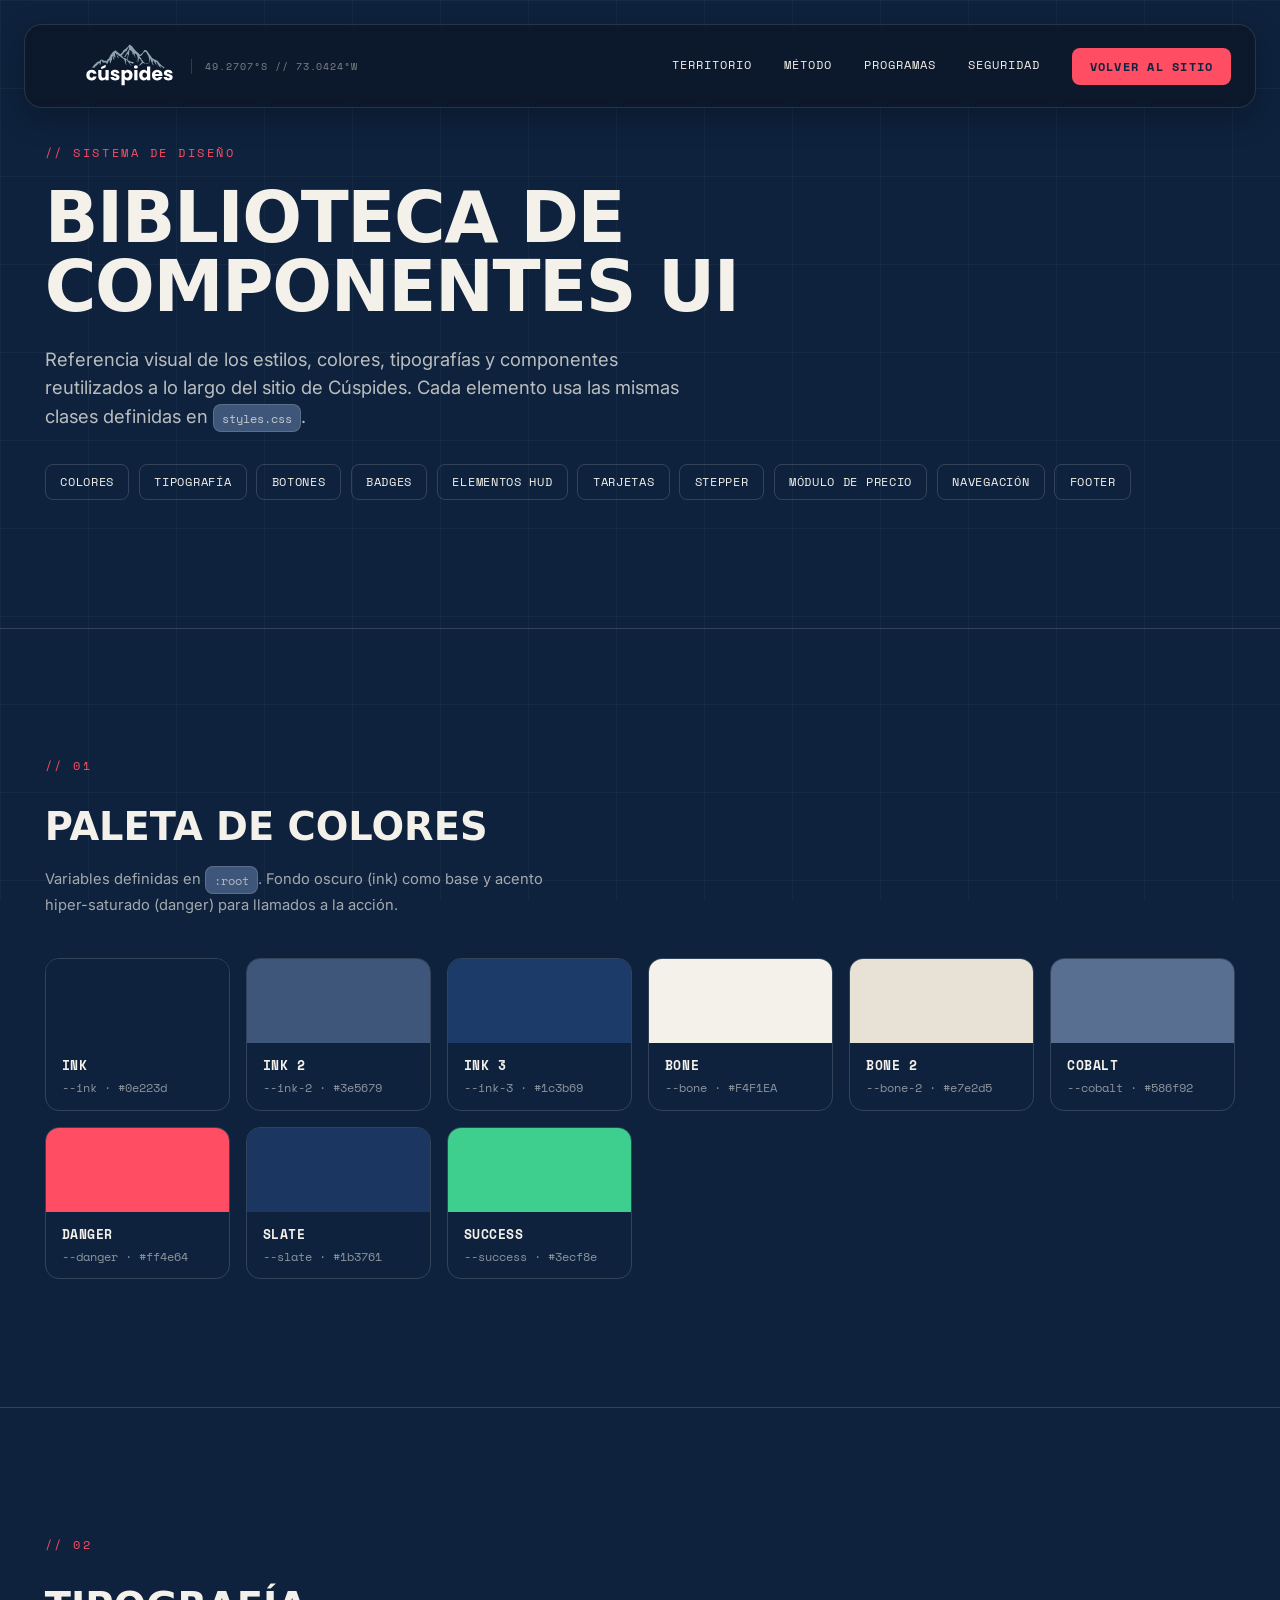
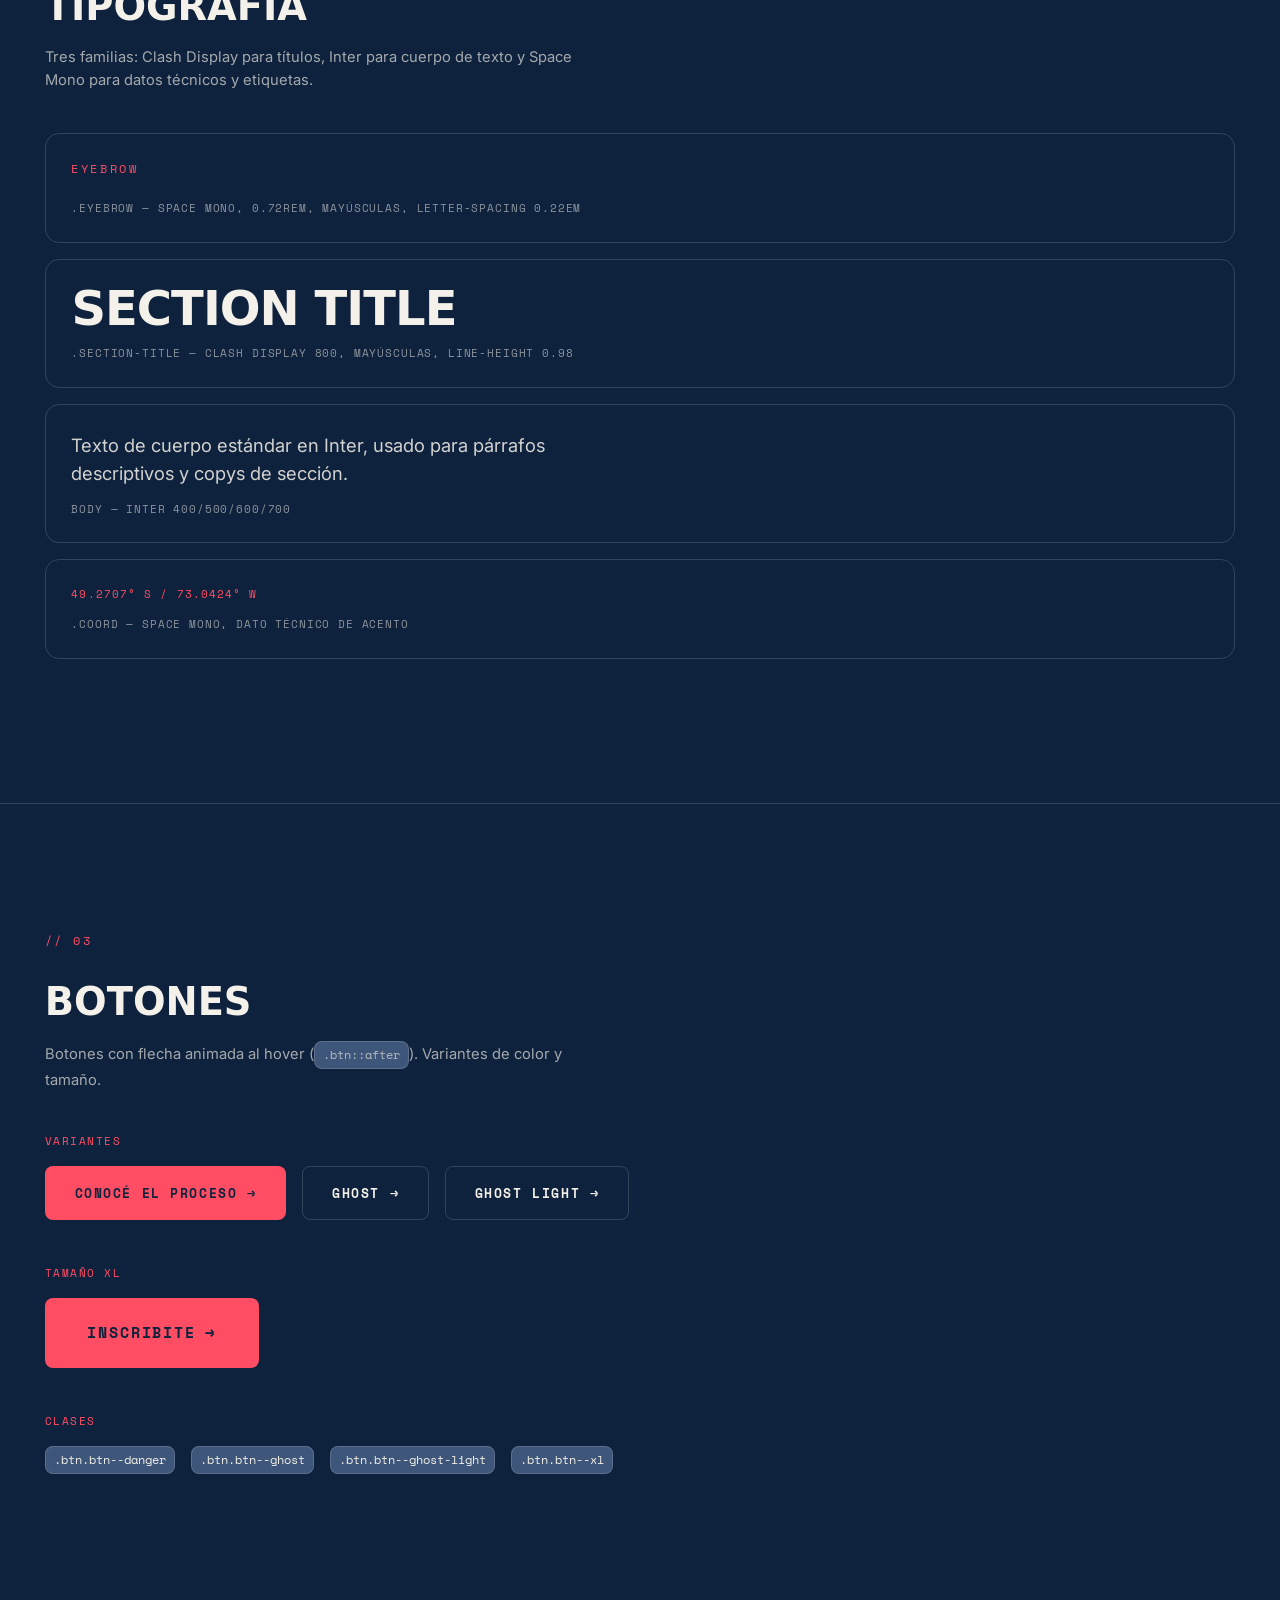
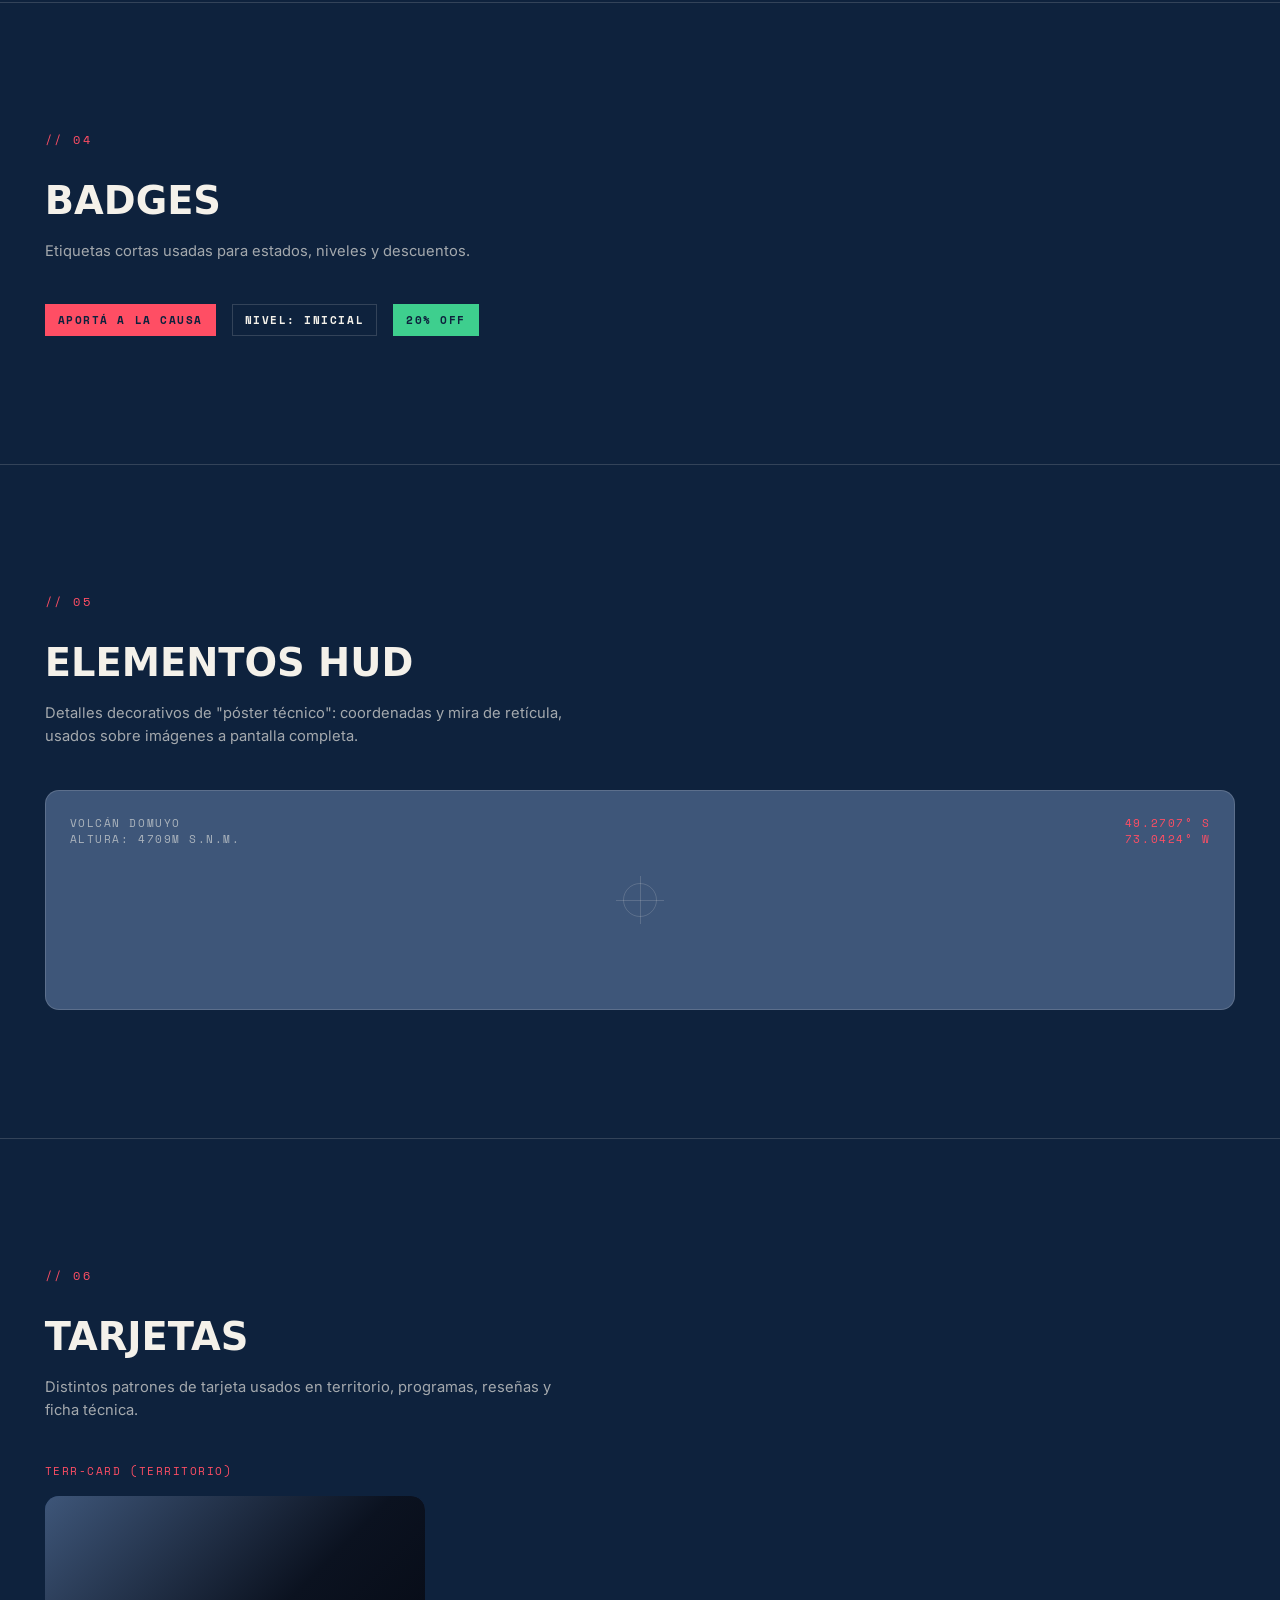
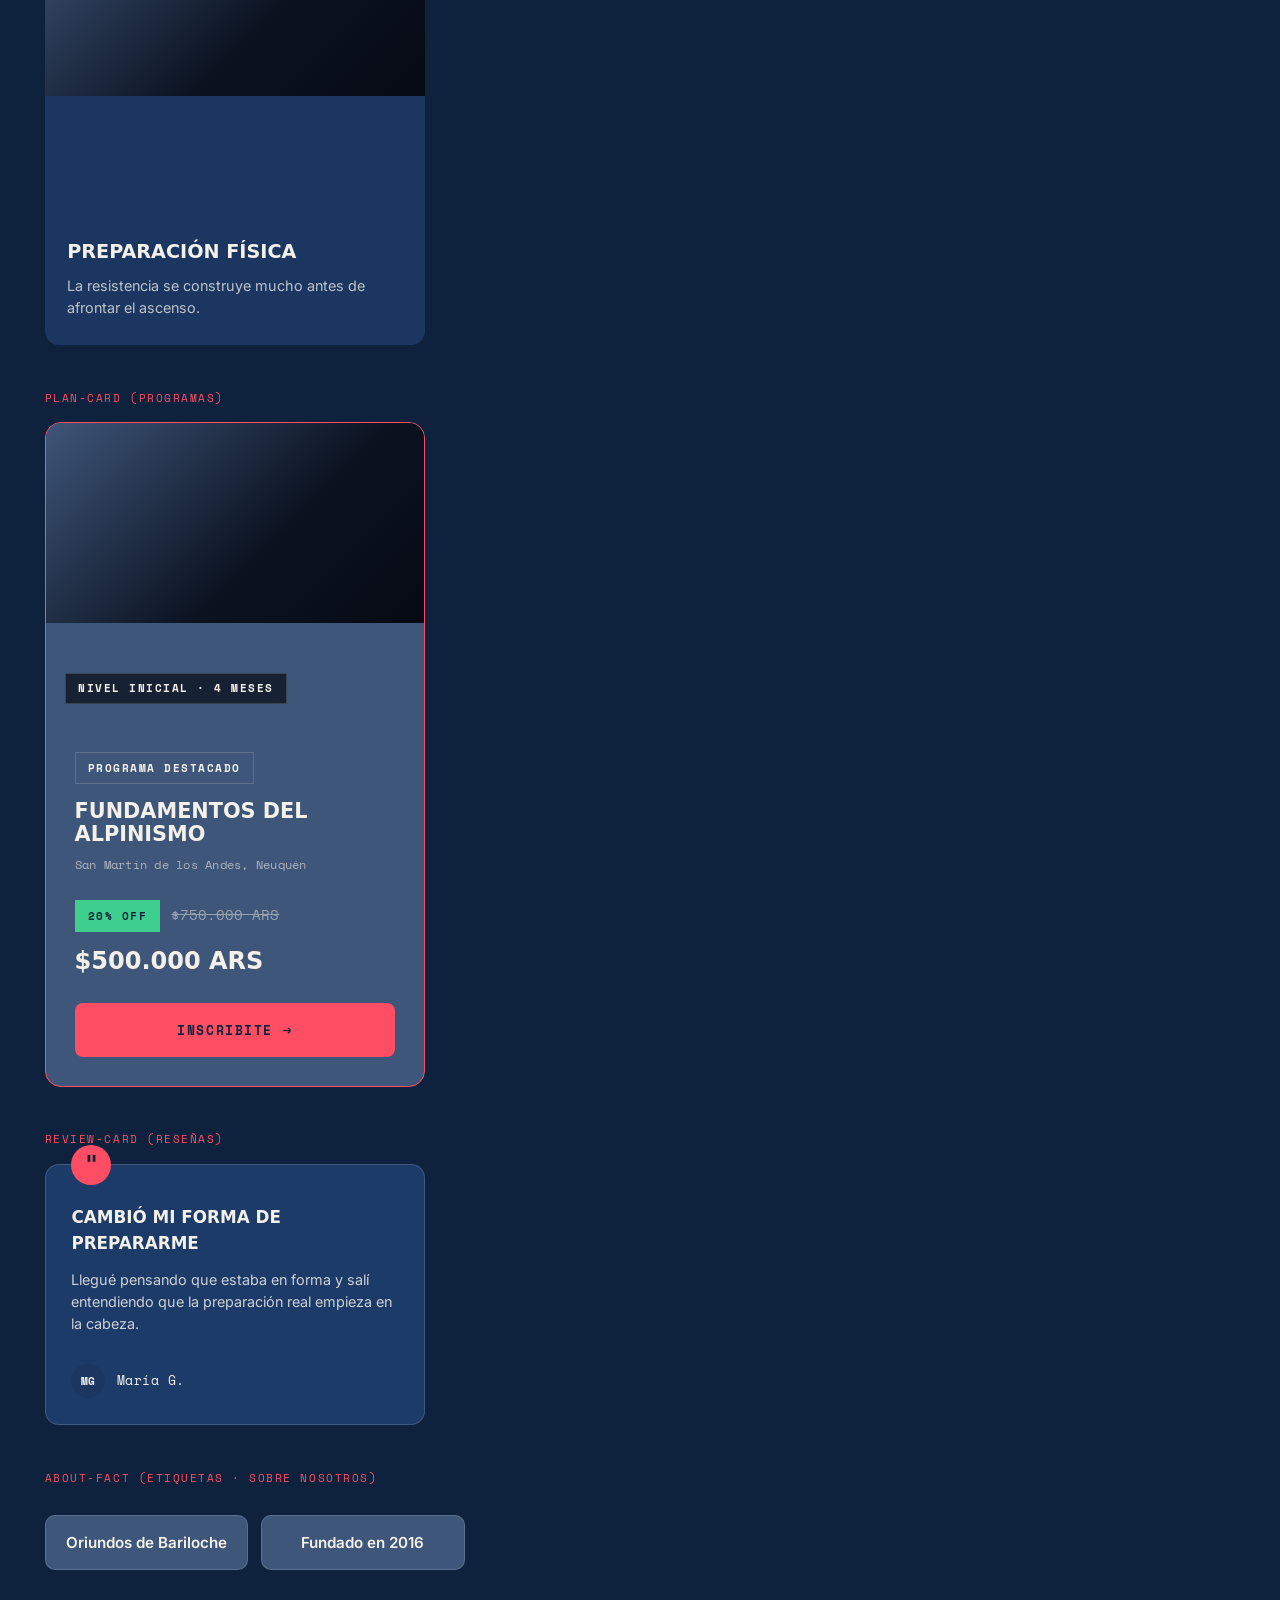
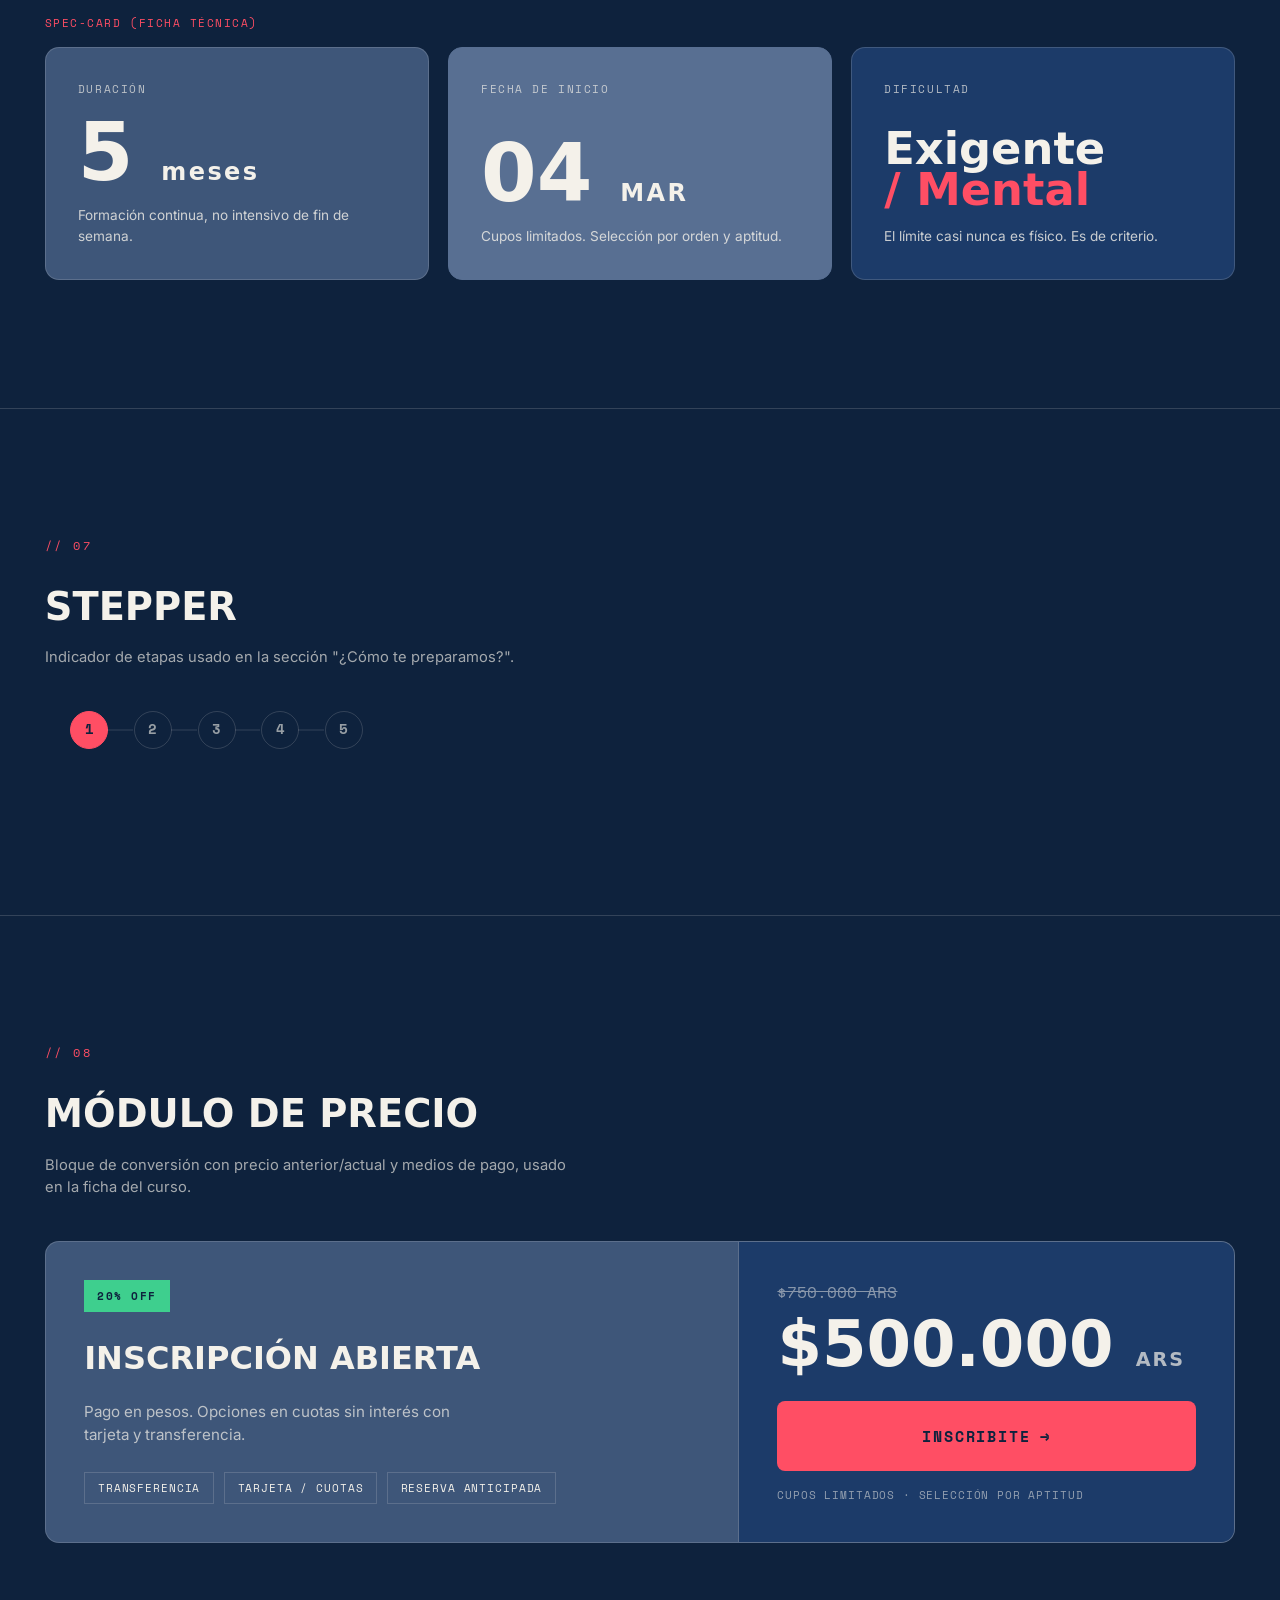
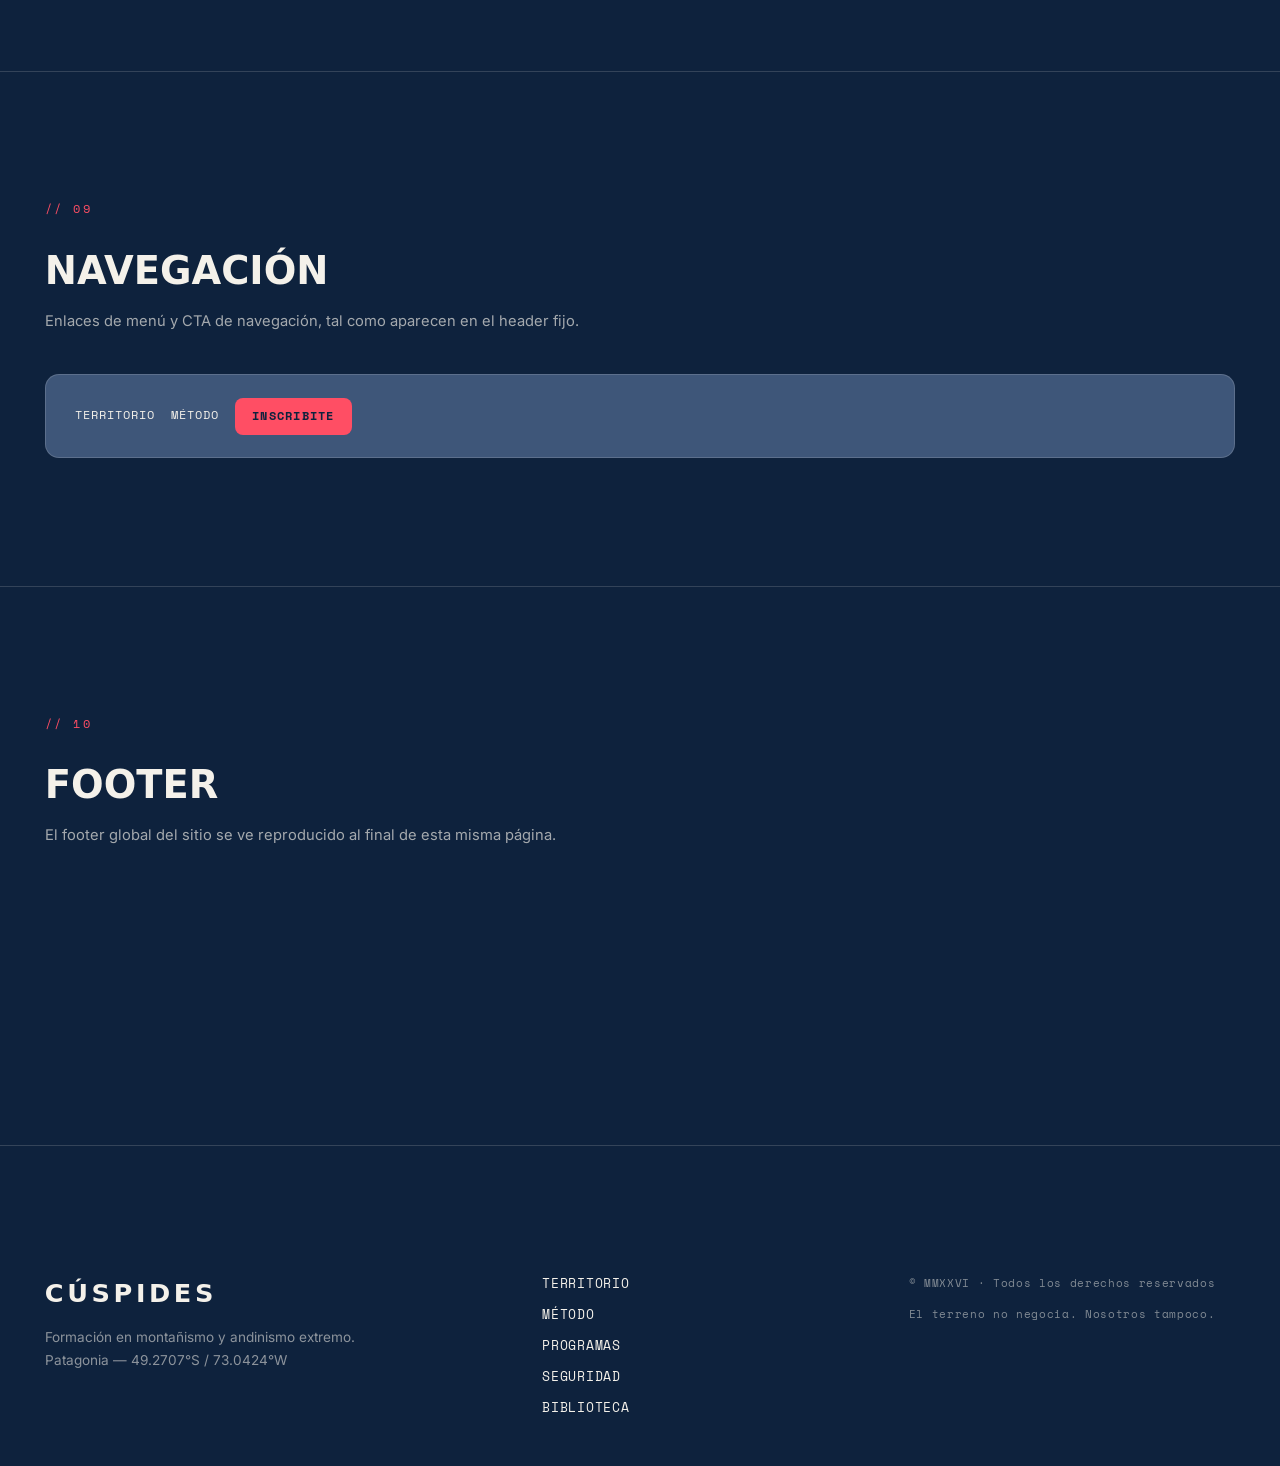
==== commit 8d96916f: "Actualizar sitio: ajustes de estilos, script y nuevas imagenes Co-Authored-By: Claude Sonnet 5 <nore" ====
--- a/biblioteca.html
+++ b/biblioteca.html
@@ -172,13 +172,17 @@
       <div class="lib-swatches">
         <div class="lib-swatch">
           <div class="lib-swatch__fill" style="background: var(--ink);"></div>
-          <div class="lib-swatch__meta"><span class="lib-swatch__name">Ink</span><span class="lib-swatch__hex">--ink · #243751</span></div>
+          <div class="lib-swatch__meta"><span class="lib-swatch__name">Ink</span><span class="lib-swatch__hex">--ink · #0e223d</span></div>
         </div>
         <div class="lib-swatch">
           <div class="lib-swatch__fill" style="background: var(--ink-2);"></div>
           <div class="lib-swatch__meta"><span class="lib-swatch__name">Ink 2</span><span class="lib-swatch__hex">--ink-2 · #3e5679</span></div>
         </div>
         <div class="lib-swatch">
+          <div class="lib-swatch__fill" style="background: var(--ink-3);"></div>
+          <div class="lib-swatch__meta"><span class="lib-swatch__name">Ink 3</span><span class="lib-swatch__hex">--ink-3 · #1c3b69</span></div>
+        </div>
+        <div class="lib-swatch">
           <div class="lib-swatch__fill" style="background: var(--bone);"></div>
           <div class="lib-swatch__meta"><span class="lib-swatch__name">Bone</span><span class="lib-swatch__hex">--bone · #F4F1EA</span></div>
         </div>
@@ -188,7 +192,7 @@
         </div>
         <div class="lib-swatch">
           <div class="lib-swatch__fill" style="background: var(--cobalt);"></div>
-          <div class="lib-swatch__meta"><span class="lib-swatch__name">Cobalt</span><span class="lib-swatch__hex">--cobalt · #9fadc2</span></div>
+          <div class="lib-swatch__meta"><span class="lib-swatch__name">Cobalt</span><span class="lib-swatch__hex">--cobalt · #586f92</span></div>
         </div>
         <div class="lib-swatch">
           <div class="lib-swatch__fill" style="background: var(--danger);"></div>
@@ -196,7 +200,7 @@
         </div>
         <div class="lib-swatch">
           <div class="lib-swatch__fill" style="background: var(--slate);"></div>
-          <div class="lib-swatch__meta"><span class="lib-swatch__name">Slate</span><span class="lib-swatch__hex">--slate · #3e5679</span></div>
+          <div class="lib-swatch__meta"><span class="lib-swatch__name">Slate</span><span class="lib-swatch__hex">--slate · #1b3761</span></div>
         </div>
         <div class="lib-swatch">
           <div class="lib-swatch__fill" style="background: var(--success);"></div>
@@ -354,6 +358,14 @@
       </div>
 
       <div class="lib-block">
+        <span class="lib-block__label">About-fact (etiquetas · Sobre nosotros)</span>
+        <div class="about__facts" style="max-width: 420px;">
+          <span class="about__fact">Oriundos de Bariloche</span>
+          <span class="about__fact">Fundado en 2016</span>
+        </div>
+      </div>
+
+      <div class="lib-block">
         <span class="lib-block__label">Spec-card (ficha técnica)</span>
         <div class="spec__grid" style="grid-template-columns: repeat(auto-fit, minmax(200px, 1fr));">
           <div class="spec__card spec__card--a">
--- a/styles.css
+++ b/styles.css
@@ -9,16 +9,16 @@
 /* -------------------------------------------------------------------------- */
 :root {
   /* Paleta */
-  --ink:        #243751;   /* Fondo principal oscuro (azul noche profundo) */
+  --ink:        #0e223d;   /* Fondo principal oscuro (azul noche profundo) */
   --ink-2:      #3e5679;   /* Panel elevado sobre oscuro */
-  --ink-3:      #3e5679;
+  --ink-3:      #1c3b69;
   --bone:       #F4F1EA;   /* Fondo claro (papel técnico) */
   --bone-2:     #e7e2d5;   /* Papel sombreado */
-  --cobalt:     #9fadc2;   /* Azul cobalto eléctrico (impacto en claro) */
-  --cobalt-hi:  #3e5679;
+  --cobalt:     #586f92;   /* Azul cobalto eléctrico (impacto en claro) */
+  --cobalt-hi:  #23467a;
   --white:      #ffffff;
   --danger:     #ff4e64;   /* Acento hiper-saturado (CTA, badges, peligro) */
-  --slate:      #3e5679;   /* Azul-gris intermedio para franjas decorativas */
+  --slate:      #1b3761;   /* Azul-gris intermedio para franjas decorativas */
   --success:    #3ecf8e;   /* Verde de descuento / disponibilidad */
 
   /* Líneas de retícula */
@@ -34,7 +34,7 @@
 
   /* Métrica */
   --maxw: 1360px;
-  --pad:  clamp(1.25rem, 5vw, 5rem);
+  --pad:  clamp(1rem, 3.5vw, 3rem);
   --sect: clamp(4.5rem, 10vw, 9rem);
   --ease: cubic-bezier(0.16, 1, 0.3, 1);
   --radius-btn:  8px;
@@ -100,6 +100,26 @@
   background: var(--danger);
   z-index: 200;
   transition: width 0.08s linear;
+}
+
+/* Puntero de mouse personalizado (círculo azul) */
+@media (pointer: fine) {
+  * { cursor: none !important; }
+
+  .cursor-dot {
+    position: fixed;
+    top: 0; left: 0;
+    width: 10px;
+    height: 10px;
+    border-radius: 50%;
+    background: var(--cobalt-hi);
+    z-index: 300;
+    pointer-events: none;
+    opacity: 0;
+    transform: translate3d(-50%, -50%, 0);
+    transition: opacity 0.2s var(--ease), transform 0.06s linear;
+  }
+  .cursor-dot.is-active { opacity: 1; }
 }
 
 /* -------------------------------------------------------------------------- */
@@ -391,7 +411,7 @@
 /* 10. SECCIÓN 1 · HERO                                                       */
 /* -------------------------------------------------------------------------- */
 .hero {
-  --hero-inset: clamp(1.5rem, 9vw, 9rem);
+  --hero-inset: clamp(1.25rem, 6vw, 6rem);
   position: relative;
   min-height: 100vh;
   min-height: 100svh;
@@ -407,7 +427,41 @@
 /* Gradiente para legibilidad del copy */
 .hero::before {
   content: ""; position: absolute; inset: 0; z-index: 1;
-  background: linear-gradient(to top, var(--ink) 8%, rgba(11,17,30,0.4) 45%, rgba(11,17,30,0.15) 100%);
+  background: linear-gradient(to top, var(--ink) 1%, rgba(21, 24, 32, 0.4) 45%, rgba(103, 106, 112, 0.15) 100%);
+}
+
+/* Nieve cayendo */
+.hero__snow { position: absolute; inset: 0; z-index: 1; overflow: hidden; pointer-events: none; }
+.snowflake {
+  position: absolute;
+  top: -4%;
+  left: var(--x);
+  width: var(--size);
+  height: var(--size);
+  border-radius: 50%;
+  background: var(--bone);
+  opacity: var(--o);
+  box-shadow: 0 0 3px 1px rgba(11, 17, 30, 0.55);
+  animation: snowfall var(--dur) linear infinite;
+  animation-delay: var(--delay);
+}
+.snowflake:nth-child(1)  { --x: 6%;  --size: 4px; --o: 0.55; --dur: 13s; --delay: -1s; }
+.snowflake:nth-child(2)  { --x: 16%; --size: 3px; --o: 0.7;  --dur: 16s; --delay: -6s; }
+.snowflake:nth-child(3)  { --x: 24%; --size: 5px; --o: 0.5;  --dur: 11s; --delay: -3s; }
+.snowflake:nth-child(4)  { --x: 33%; --size: 3px; --o: 0.8;  --dur: 15s; --delay: -9s; }
+.snowflake:nth-child(5)  { --x: 41%; --size: 4px; --o: 0.6;  --dur: 12s; --delay: -5s; }
+.snowflake:nth-child(6)  { --x: 50%; --size: 3px; --o: 0.75; --dur: 17s; --delay: -2s; }
+.snowflake:nth-child(7)  { --x: 59%; --size: 5px; --o: 0.5;  --dur: 14s; --delay: -8s; }
+.snowflake:nth-child(8)  { --x: 67%; --size: 3px; --o: 0.65; --dur: 12.5s; --delay: -4s; }
+.snowflake:nth-child(9)  { --x: 75%; --size: 4px; --o: 0.55; --dur: 16.5s; --delay: -11s; }
+.snowflake:nth-child(10) { --x: 83%; --size: 3px; --o: 0.7;  --dur: 13.5s; --delay: -7s; }
+.snowflake:nth-child(11) { --x: 91%; --size: 5px; --o: 0.5;  --dur: 15.5s; --delay: -10s; }
+.snowflake:nth-child(12) { --x: 97%; --size: 3px; --o: 0.7;  --dur: 11.5s; --delay: -2.5s; }
+
+@keyframes snowfall {
+  0%   { transform: translate(0, 0); }
+  50%  { transform: translate(10px, 55vh); }
+  100% { transform: translate(-8px, 112vh); }
 }
 
 /* Capa HUD */
@@ -443,6 +497,7 @@
   margin-bottom: 2.4rem;
 }
 .hero__cta { display: flex; flex-wrap: wrap; gap: 1rem; }
+.hero__cta .btn--danger { color: var(--white); }
 
 /* -------------------------------------------------------------------------- */
 /* 11. BANNER DECORATIVO "PATAGONIA ARGENTINA" + SECCIÓN 2 · TERRITORIO       */
@@ -474,6 +529,29 @@
   to   { transform: translateX(-50%); }
 }
 
+/* Carrusel de imágenes en loop infinito */
+.logo-marquee {
+  background: rgba(244, 241, 234, 0.753);
+  padding: 1rem 0;
+  overflow: hidden;
+}
+.logo-marquee__track {
+  display: flex;
+  align-items: center;
+  gap: clamp(2rem, 5vw, 4rem);
+  width: max-content;
+  animation: marquee 24s linear infinite;
+  will-change: transform;
+}
+.logo-marquee:hover .logo-marquee__track { animation-play-state: paused; }
+.logo-marquee__img {
+  height: clamp(56px, 8vw, 84px);
+  width: auto;
+  flex-shrink: 0;
+  object-fit: contain;
+  border-radius: 10px;
+}
+
 .territorio {
   position: relative;
   background: var(--ink);
@@ -525,14 +603,14 @@
 /* -------------------------------------------------------------------------- */
 /* 12. SECCIÓN 6 · ¿CÓMO TE PREPARAMOS? (STEPPER)                             */
 /* -------------------------------------------------------------------------- */
-.method { position: relative; background: var(--ink); padding: var(--sect) 0; text-align: center; }
+.method { position: relative; background: var(--ink-3); padding: var(--sect) 0; text-align: center; }
 .method::before {
   content: "";
   position: absolute;
   inset: 0;
   z-index: 0;
   background: url("assets/img/fondo-seccion1.png") center / cover no-repeat fixed;
-  opacity: 0.2;
+  opacity: 0.4;
 }
 .method > .container { position: relative; z-index: 1; }
 .method__sub { color: var(--danger); font-size: clamp(0.95rem, 2vw, 1.1rem); margin-bottom: 3rem; }
@@ -543,13 +621,75 @@
   top: clamp(10rem, 9vh, 6rem);
 }
 
-.method__card {
+/* Accordion slider */
+.accordion {
+  display: flex;
+  flex-direction: column;
+  gap: 0.5rem;
+  height: clamp(480px, 78vh, 560px);
+  border-radius: 20px;
+  overflow: hidden;
   text-align: left;
-  background: var(--ink-2);
-  border: 1px solid var(--hair-light);
-  border-radius: 20px;
-  padding: 2rem clamp(1.2rem, 4vw, 2.8rem) 2.6rem;
-}
+}
+.accordion__item {
+  position: relative;
+  display: block;
+  width: 100%;
+  flex: 1 1 0%;
+  min-height: 64px;
+  overflow: hidden;
+  border-radius: 14px;
+  text-align: left;
+  transition: flex-grow 0.6s var(--ease);
+}
+.accordion__item.is-active { flex-grow: 12; }
+
+.accordion__img {
+  position: absolute; inset: 0;
+  width: 100%; height: 100%;
+  object-fit: cover;
+  filter: grayscale(1) brightness(0.7);
+  transition: filter 0.6s var(--ease);
+}
+.accordion__item.is-active .accordion__img { filter: grayscale(0) brightness(1); }
+.accordion__item:not(.is-active):hover .accordion__img { filter: grayscale(0.5) brightness(0.85); }
+
+.accordion__overlay {
+  position: absolute; inset: 0;
+  background: linear-gradient(to top, rgba(11, 17, 30, 0.92) 0%, rgba(11, 17, 30, 0.4) 55%, rgba(11, 17, 30, 0.1) 100%);
+}
+
+.accordion__num {
+  position: absolute;
+  top: 1rem; left: 1.2rem;
+  z-index: 2;
+  font-family: var(--f-mono);
+  font-size: 0.98rem;
+  letter-spacing: 0.1em;
+  color: var(--bone);
+  opacity: 0.65;
+  transition: color 0.3s, opacity 0.3s;
+}
+.accordion__item.is-active .accordion__num { color: var(--danger); opacity: 1; }
+.accordion__item:not(.is-active):hover .accordion__num { opacity: 1; }
+
+.accordion__content {
+  position: absolute;
+  left: 1.3rem; right: 1.3rem; bottom: 1.2rem;
+  z-index: 2;
+  display: flex;
+  flex-direction: column;
+  gap: 0.5rem;
+  opacity: 0;
+  transform: translateY(14px);
+  transition: opacity 0.4s var(--ease) 0.1s, transform 0.4s var(--ease) 0.1s;
+}
+.accordion__item.is-active .accordion__content { opacity: 1; transform: translateY(0); }
+.accordion__title {
+  font-family: var(--f-display); font-weight: 700; text-transform: uppercase;
+  font-size: 1.5rem; line-height: 1.15; color: var(--bone);
+}
+.accordion__desc { font-size: 1.1rem; color: rgba(244, 241, 234, 0.82); max-width: 34rem; }
 
 .stepper { display: flex; align-items: center; gap: 1.6rem; margin-top: 2rem; margin-bottom: 2.4rem; padding-left: clamp(0.5rem, 2vw, 1.8rem); }
 .stepper__step {
@@ -575,26 +715,99 @@
 .stepper__step:last-child::after { content: none; }
 .stepper__step.is-active { background: var(--danger); border-color: var(--danger); color: var(--ink); }
 
-.method__panels { position: relative; }
-.method__panel {
-  display: none;
-  grid-template-columns: 1fr;
-  gap: 1.6rem;
-  align-items: center;
-}
-.method__panel.is-active { display: grid; animation: panelIn 0.45s var(--ease); }
-@keyframes panelIn {
-  from { opacity: 0; transform: translateY(10px); }
-  to   { opacity: 1; transform: translateY(0); }
-}
-.method__panel-text { padding-left: clamp(0.5rem, 2vw, 1.8rem); }
-.method__panel-text h3 {
-  font-family: var(--f-display); font-weight: 700;
-  font-size: clamp(1.6rem, 3vw, 2.2rem); margin-bottom: 0.8rem;
-}
-.method__panel-text p { font-size: 0.95rem; opacity: 0.82; max-width: 42ch; }
-.method__panel-media { border-radius: 20px; overflow: hidden; min-height: 320px; }
-.method__panel-media img { width: 100%; height: 100%; object-fit: cover; }
+/* -------------------------------------------------------------------------- */
+/* 12b. SECCIÓN 6b · ANTES Y DESPUÉS (SLIDER COMPARATIVO)                     */
+/* -------------------------------------------------------------------------- */
+.compare { position: relative; background: var(--ink); padding: var(--sect) 0; text-align: center; }
+.compare__sub { color: var(--danger); font-size: clamp(0.95rem, 2vw, 1.1rem); margin-bottom: 2.6rem; }
+
+.compare-slider {
+  --pos: 50%;
+  position: relative;
+  width: 100%;
+  aspect-ratio: 1 / 1;
+  border-radius: 20px;
+  overflow: hidden;
+  border: 1px solid var(--hair-light);
+  cursor: ew-resize;
+  touch-action: pan-y;
+}
+.compare-slider__img {
+  position: absolute;
+  inset: 0;
+  width: 100%;
+  height: 100%;
+  object-fit: cover;
+  pointer-events: none;
+  user-select: none;
+}
+.compare-slider__img--before {
+  z-index: 2;
+  filter: grayscale(1) contrast(1.05);
+  clip-path: inset(0 calc(100% - var(--pos)) 0 0);
+}
+.compare-slider__img--after { z-index: 1; }
+
+.compare-slider__divider {
+  position: absolute;
+  top: 0; bottom: 0;
+  left: var(--pos);
+  width: 2px;
+  background: var(--bone);
+  transform: translateX(-50%);
+  pointer-events: none;
+  z-index: 3;
+}
+.compare-slider__handle {
+  position: absolute;
+  top: 50%; left: 50%;
+  transform: translate(-50%, -50%);
+  width: 42px; height: 42px;
+  border-radius: 50%;
+  background: var(--danger);
+  color: var(--ink);
+  display: flex; align-items: center; justify-content: center;
+  font-size: 1.1rem;
+  box-shadow: 0 8px 20px rgba(0, 0, 0, 0.35);
+}
+.compare-slider__tag {
+  position: absolute;
+  top: 1rem;
+  z-index: 2;
+  background: rgba(11, 17, 30, 0.7);
+  backdrop-filter: blur(4px);
+  -webkit-backdrop-filter: blur(4px);
+  color: var(--bone);
+  border-color: var(--hair-light);
+  pointer-events: none;
+}
+.compare-slider__tag--before { left: 1rem; }
+.compare-slider__tag--after { right: 1rem; }
+
+.compare-slider__range {
+  position: absolute;
+  inset: 0;
+  z-index: 3;
+  width: 100%;
+  height: 100%;
+  margin: 0;
+  opacity: 0;
+  cursor: ew-resize;
+  -webkit-appearance: none;
+  appearance: none;
+}
+.compare-slider__range::-webkit-slider-thumb {
+  -webkit-appearance: none;
+  width: 42px;
+  height: 42px;
+  border: none;
+  opacity: 0;
+}
+.compare-slider__range::-moz-range-thumb {
+  width: 42px; height: 42px;
+  border: none;
+  opacity: 0;
+}
 
 /* -------------------------------------------------------------------------- */
 /* 13. SECCIÓN 4 · SOBRE NOSOTROS + SECCIÓN 5 · APORTÁ A LA CAUSA             */
@@ -602,6 +815,17 @@
 .about { background: var(--ink); padding: var(--sect) 0; }
 .about__grid { display: grid; grid-template-columns: 1fr; gap: 2.5rem; align-items: center; }
 .about__copy { font-size: clamp(1rem, 2vw, 1.15rem); opacity: 0.85; max-width: 46ch; }
+.about__facts { display: grid; grid-template-columns: repeat(2, 1fr); gap: 0.8rem; margin-top: 1.8rem; max-width: 46ch; }
+.about__fact {
+  background: var(--ink-2);
+  border: 1px solid var(--hair-light);
+  border-radius: 10px;
+  padding: 0.9rem 1.2rem;
+  text-align: center;
+  font-size: 0.95rem;
+  font-weight: 600;
+  color: var(--bone);
+}
 .about__media { border-radius: 12px; overflow: hidden; min-height: 260px; }
 .about__media img { width: 100%; height: 100%; object-fit: cover; }
 
@@ -685,7 +909,7 @@
   cursor: pointer;
   transition: transform 0.4s var(--ease), border-color 0.3s;
 }
-.plan-card:hover { transform: translateY(-6px); border-color: var(--danger); }
+.plan-card.plan-card:hover { transform: translateY(-6px) scale(1.03); border-color: var(--danger); position: relative; z-index: 2; }
 .plan-card--featured { border-color: var(--danger); }
 .plan-card__media { position: relative; height: 300px; flex-shrink: 0; }
 .plan-card__media img { width: 100%; height: 100%; object-fit: cover; }
@@ -719,21 +943,24 @@
 /* -------------------------------------------------------------------------- */
 /* 14b. SECCIÓN 9 · RESEÑAS                                                   */
 /* -------------------------------------------------------------------------- */
-.reviews { background: var(--ink); padding: var(--sect) 0; }
+.reviews { background: var(--bone); padding: var(--sect) 0; }
 .reviews__grid { display: grid; grid-template-columns: 1fr; gap: 2.5rem; }
-.reviews__heading { max-width: 100%; font-size: clamp(1.8rem, 3.2vw, 2.6rem); }
+.reviews__heading { max-width: 100%; font-size: clamp(1.8rem, 3.2vw, 2.6rem); color: var(--ink); }
 
 .reviews__track { display: grid; grid-template-columns: 1fr; gap: 1.6rem; }
 
 .review-card {
   position: relative;
-  background: var(--ink-2);
+  background: var(--ink-3);
   border: 1px solid var(--hair-light);
   border-radius: var(--radius-card);
   padding: 2.4rem 1.6rem 1.6rem;
   display: flex;
   flex-direction: column;
-}
+  animation: causeFloat 4.5s ease-in-out infinite;
+}
+.review-card:nth-child(2) { animation-delay: 0.4s; }
+.review-card:nth-child(3) { animation-delay: 0.8s; }
 .review-card__quote {
   position: absolute;
   top: -20px; left: 1.6rem;
@@ -748,6 +975,7 @@
 .review-card__title {
   font-family: var(--f-display); font-weight: 700; text-transform: uppercase;
   font-size: 1.05rem; margin-bottom: 0.8rem;
+  color: var(--bone);
 }
 .review-card__text { font-size: 0.9rem; opacity: 0.82; margin-bottom: 1.8rem; }
 .review-card__author { display: flex; align-items: center; gap: 0.7rem; margin-top: auto; }
@@ -767,7 +995,7 @@
 /* -------------------------------------------------------------------------- */
 .stats { background: var(--ink); padding: 3rem 0; }
 .stats__bar {
-  background: var(--ink-2);
+  background: var(--ink-3);
   border: 1px solid var(--hair-light);
   border-radius: 20px;
   display: grid;
@@ -825,6 +1053,9 @@
 /* -------------------------------------------------------------------------- */
 .course-hero {
   position: relative;
+  min-height: 90vh;
+  display: flex;
+  align-items: center;
   padding: clamp(7rem, 16vh, 11rem) 0 var(--sect);
   background: var(--ink);
   border-bottom: 1px solid var(--hair-light);
@@ -1070,7 +1301,6 @@
   .about__text,
   .cause__text,
   .cause__card,
-  .method__panel-text,
   .terr-card,
   .plan-card__body,
   .review-card,
@@ -1084,8 +1314,6 @@
   }
 
   .method__sticky { top: 8rem; }
-  .method__panel-media { min-height: 220px; }
-  .method__panel-text { padding-left: 0; }
 
   /* Vista de detalle del curso */
   .course-hero { text-align: center; }
@@ -1123,7 +1351,12 @@
 
   .reviews__track { grid-template-columns: repeat(3, 1fr); }
 
-  .method__panel { grid-template-columns: 1.1fr 1fr; }
+  .accordion { flex-direction: row; height: 480px; }
+  .accordion__item { min-height: unset; min-width: 76px; }
+  .accordion__title { font-size: 1.82rem; }
+  .accordion__desc { font-size: 1.1rem; max-width: 26rem; }
+
+  .compare-slider { aspect-ratio: 16 / 8; }
 
   .spec__grid { grid-template-columns: repeat(3, 1fr); }
   .gear__cols { grid-template-columns: 1fr 1fr; }
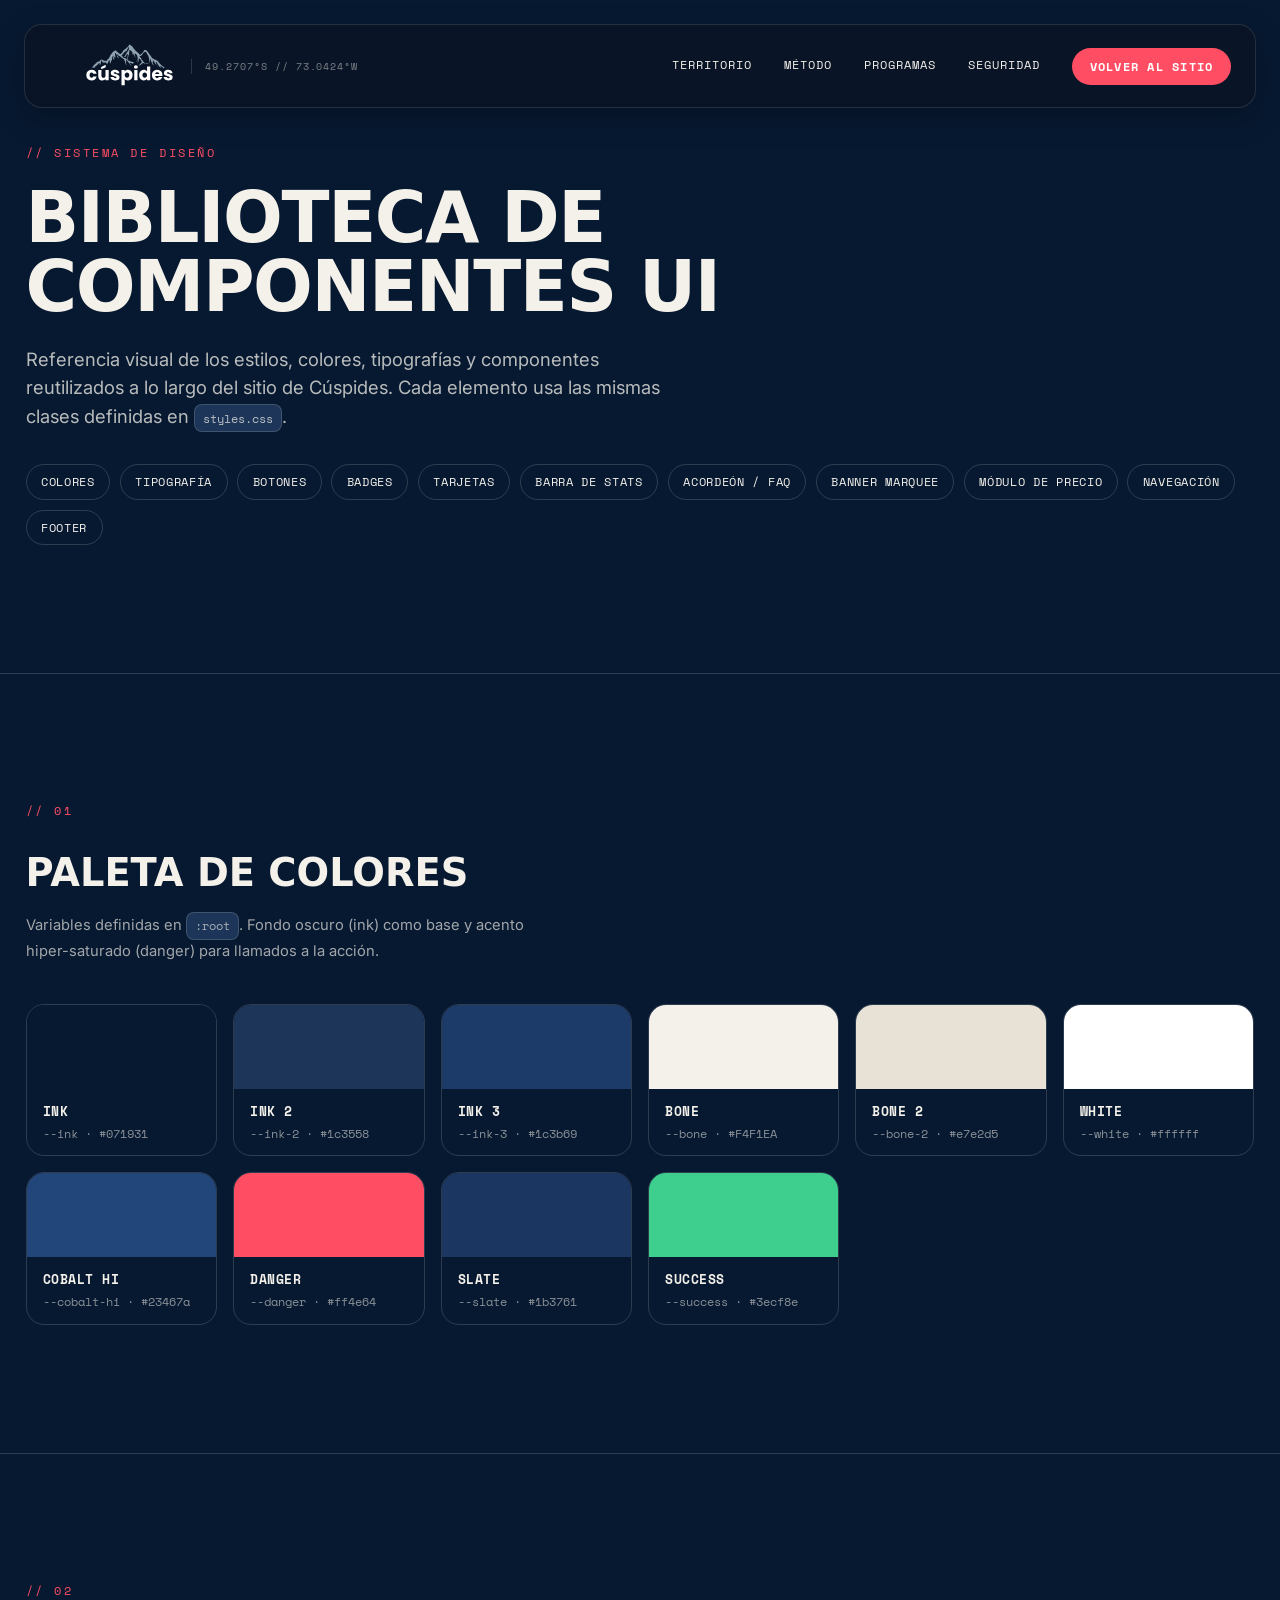
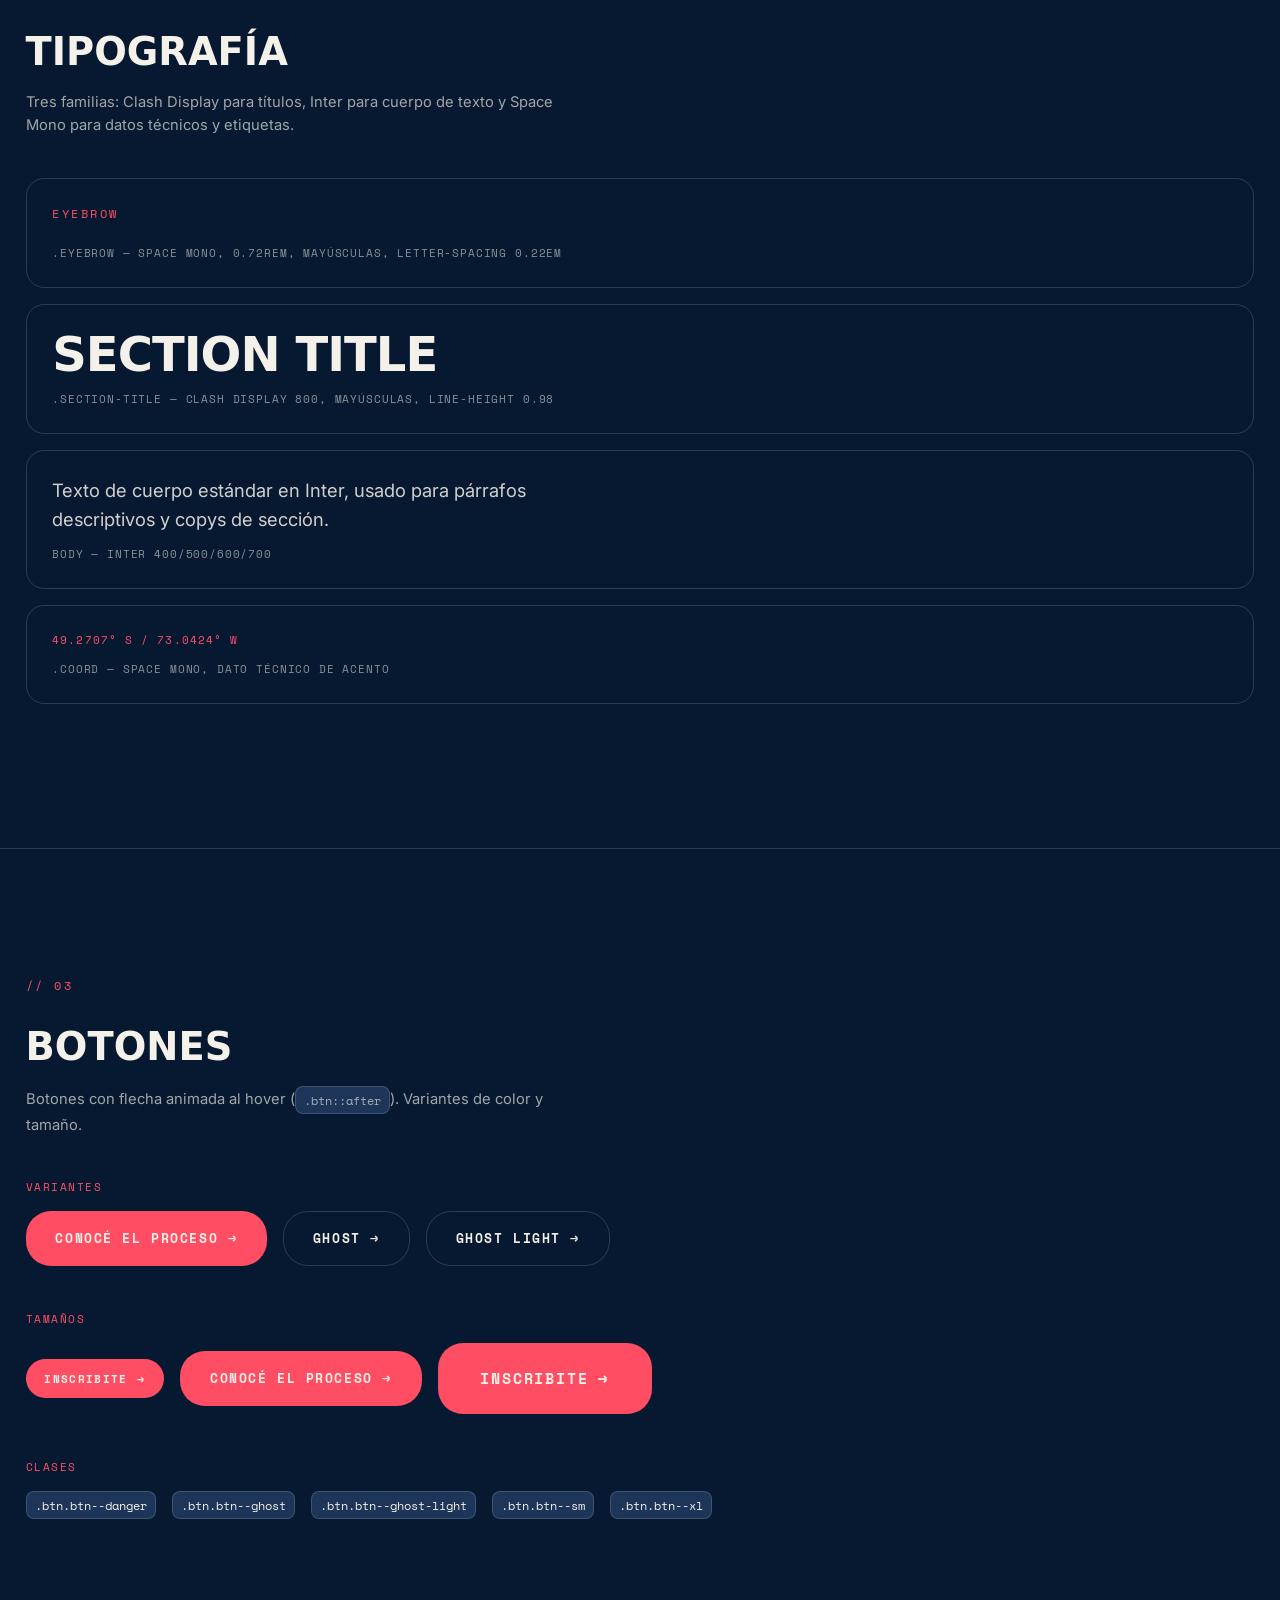
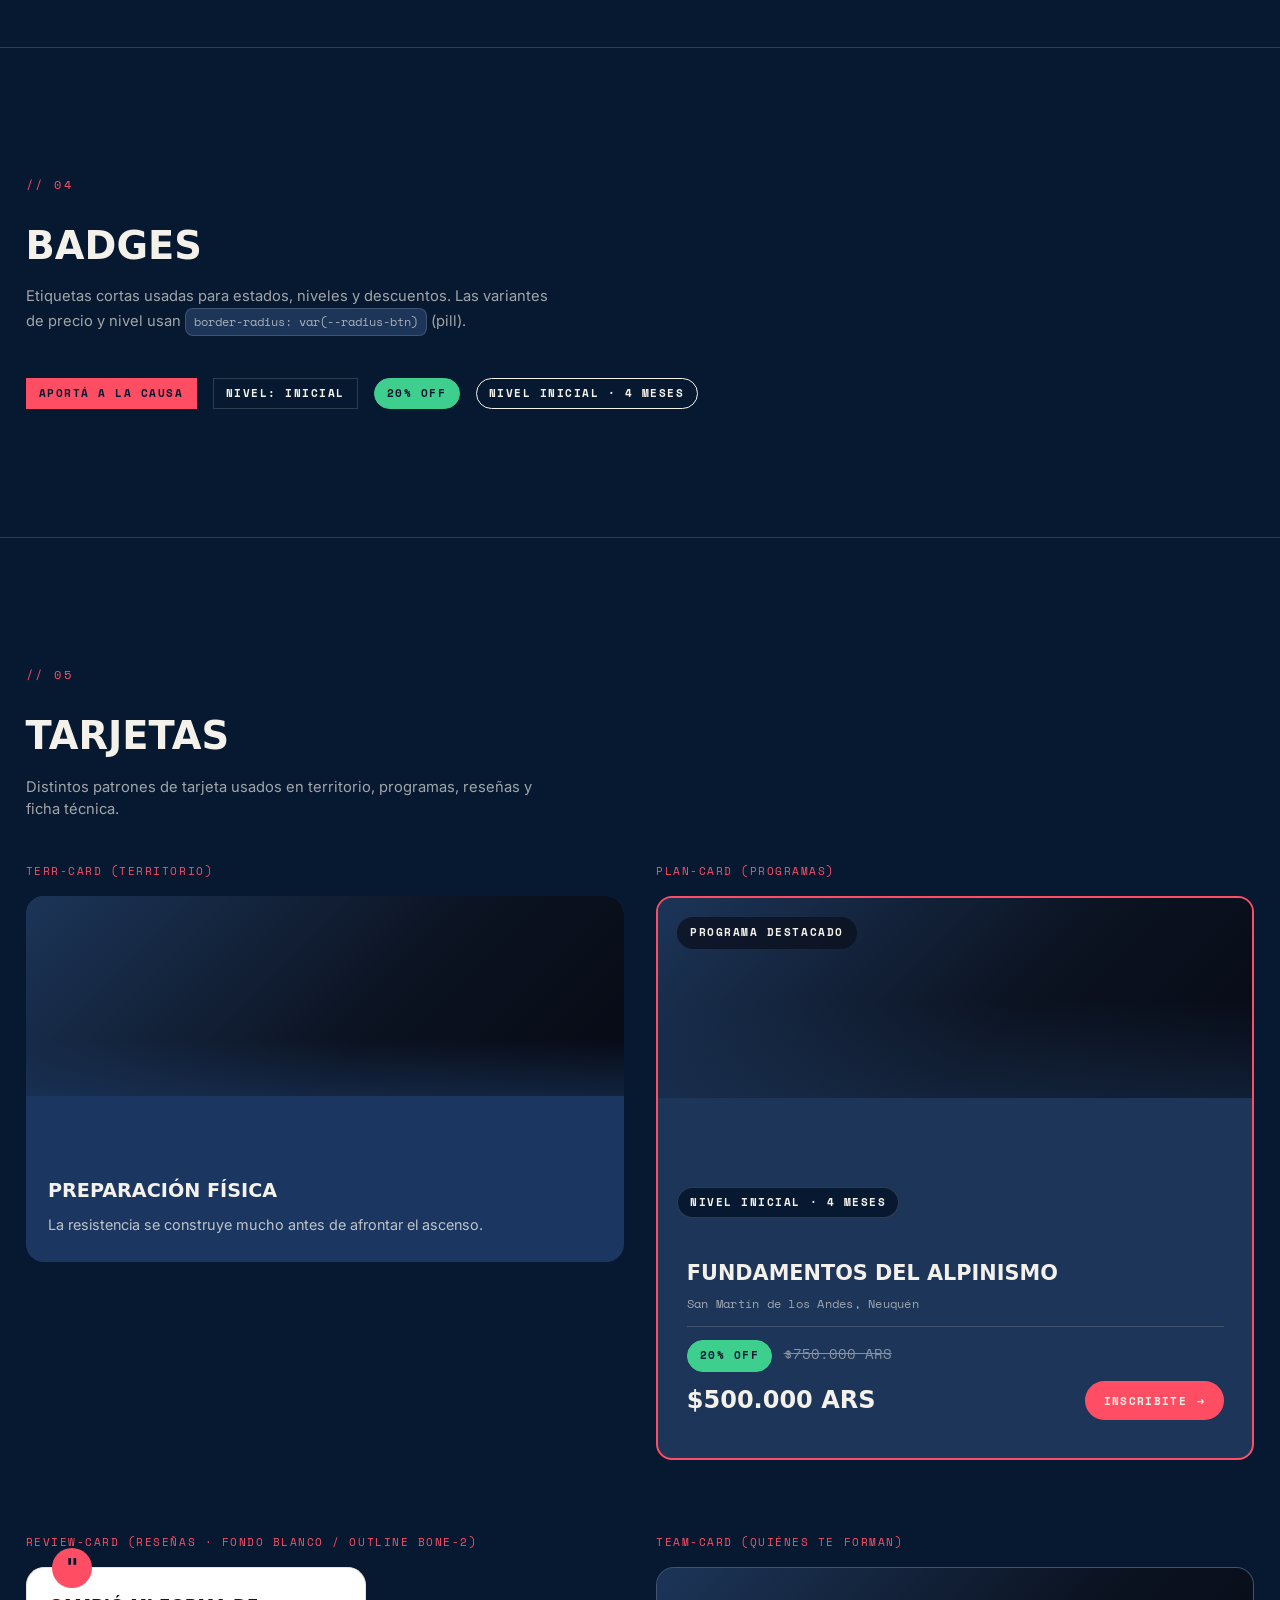
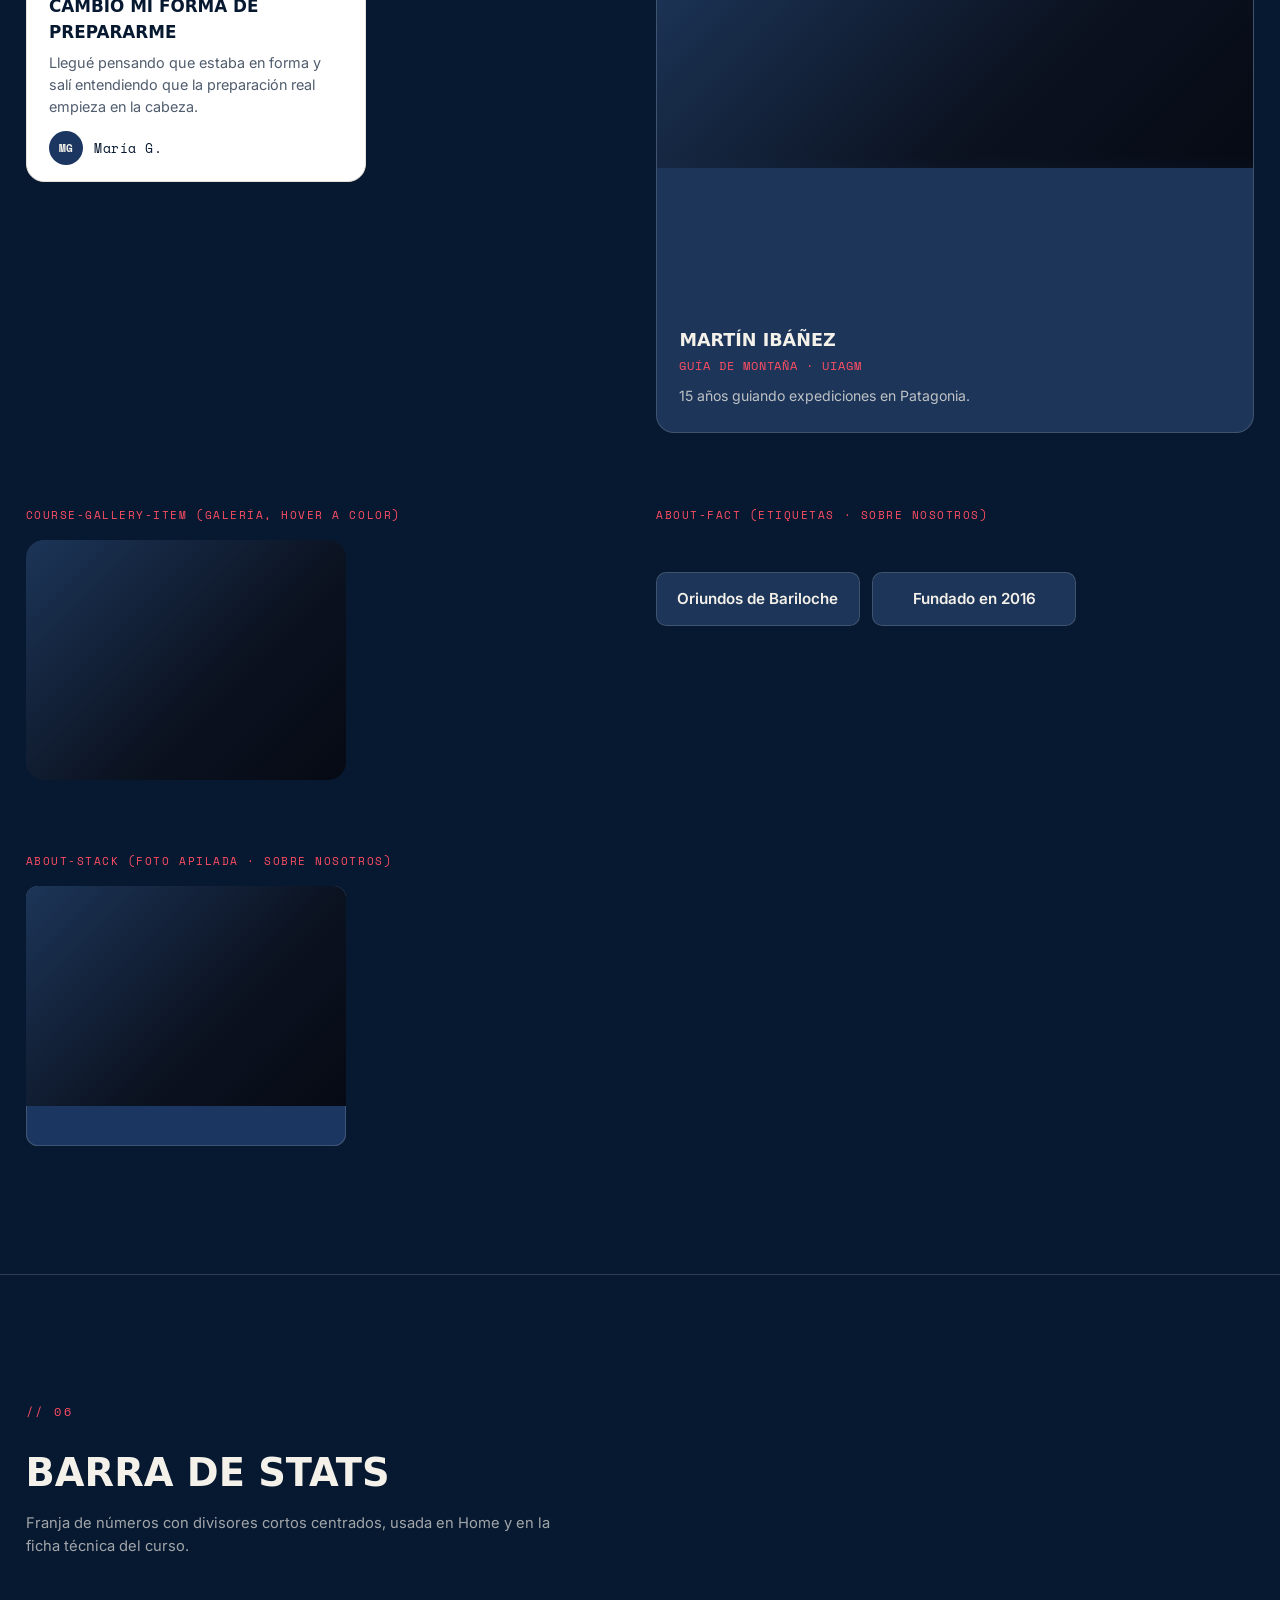
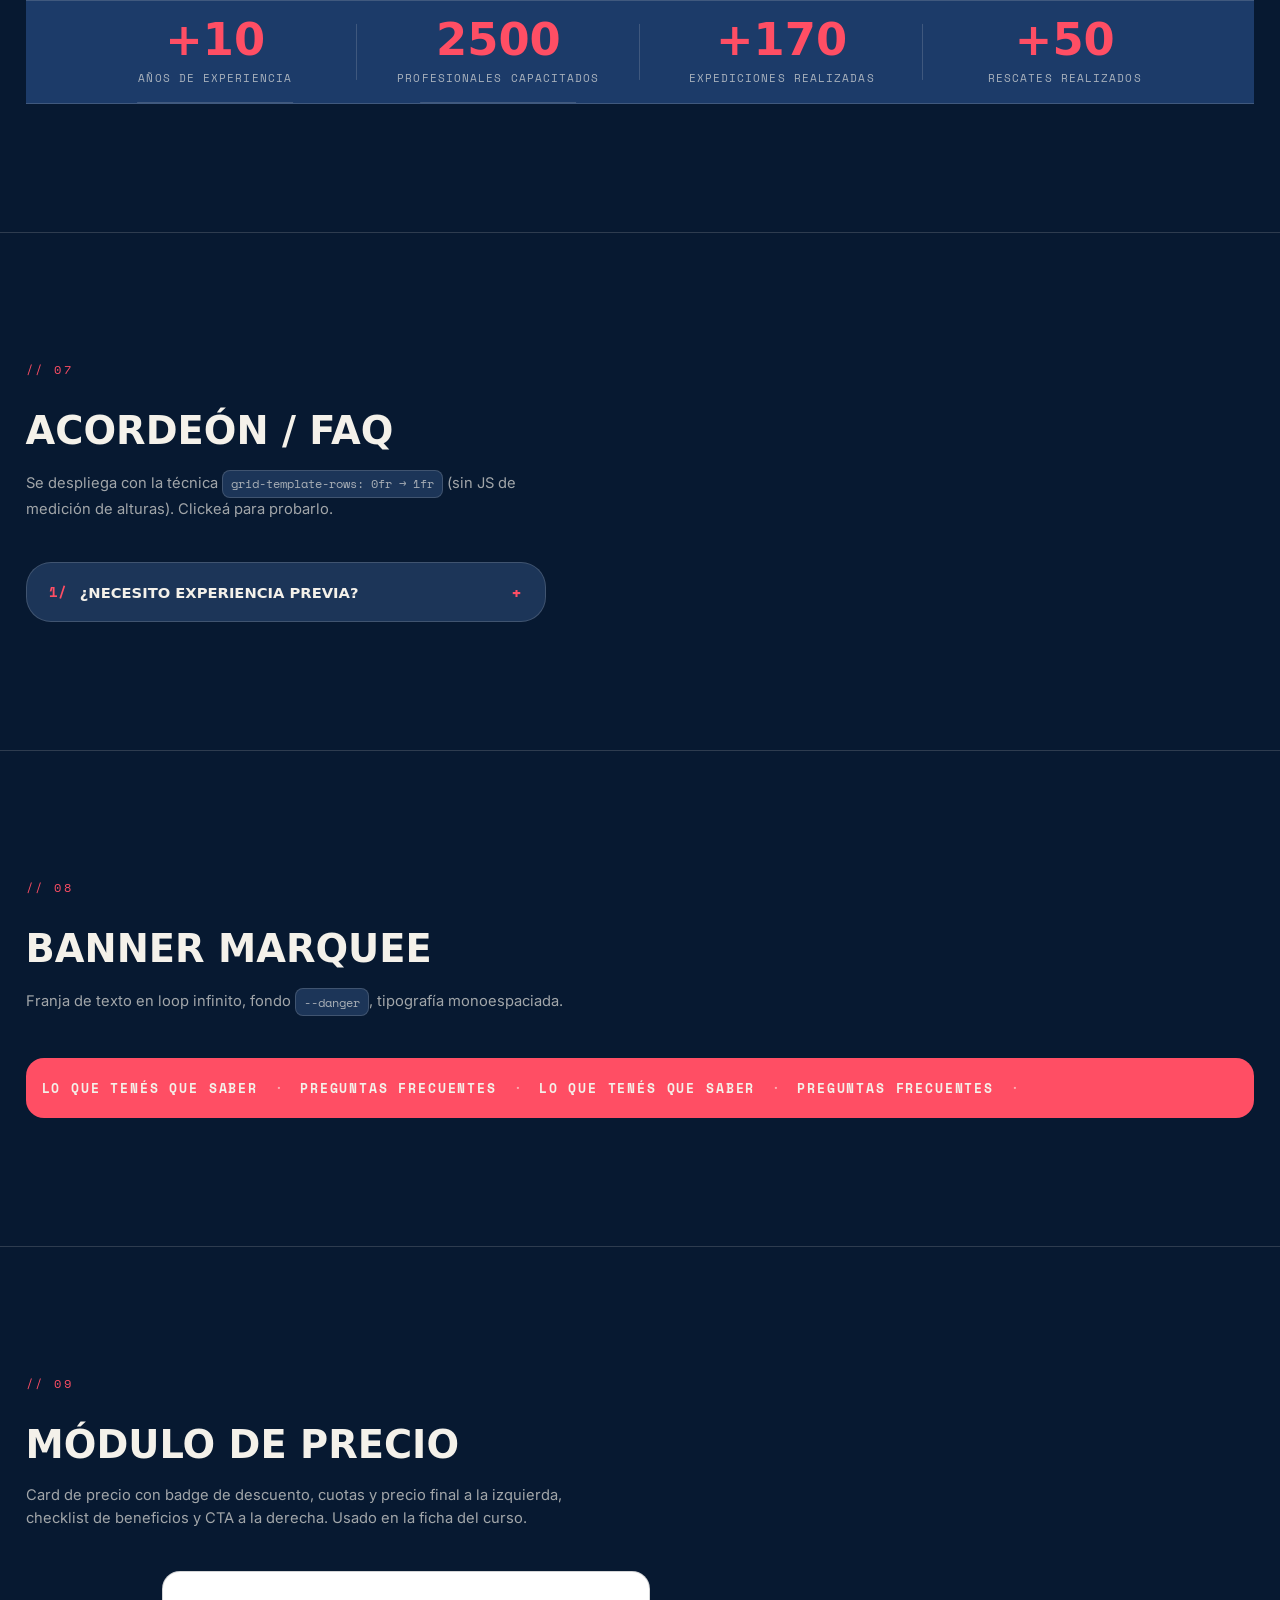
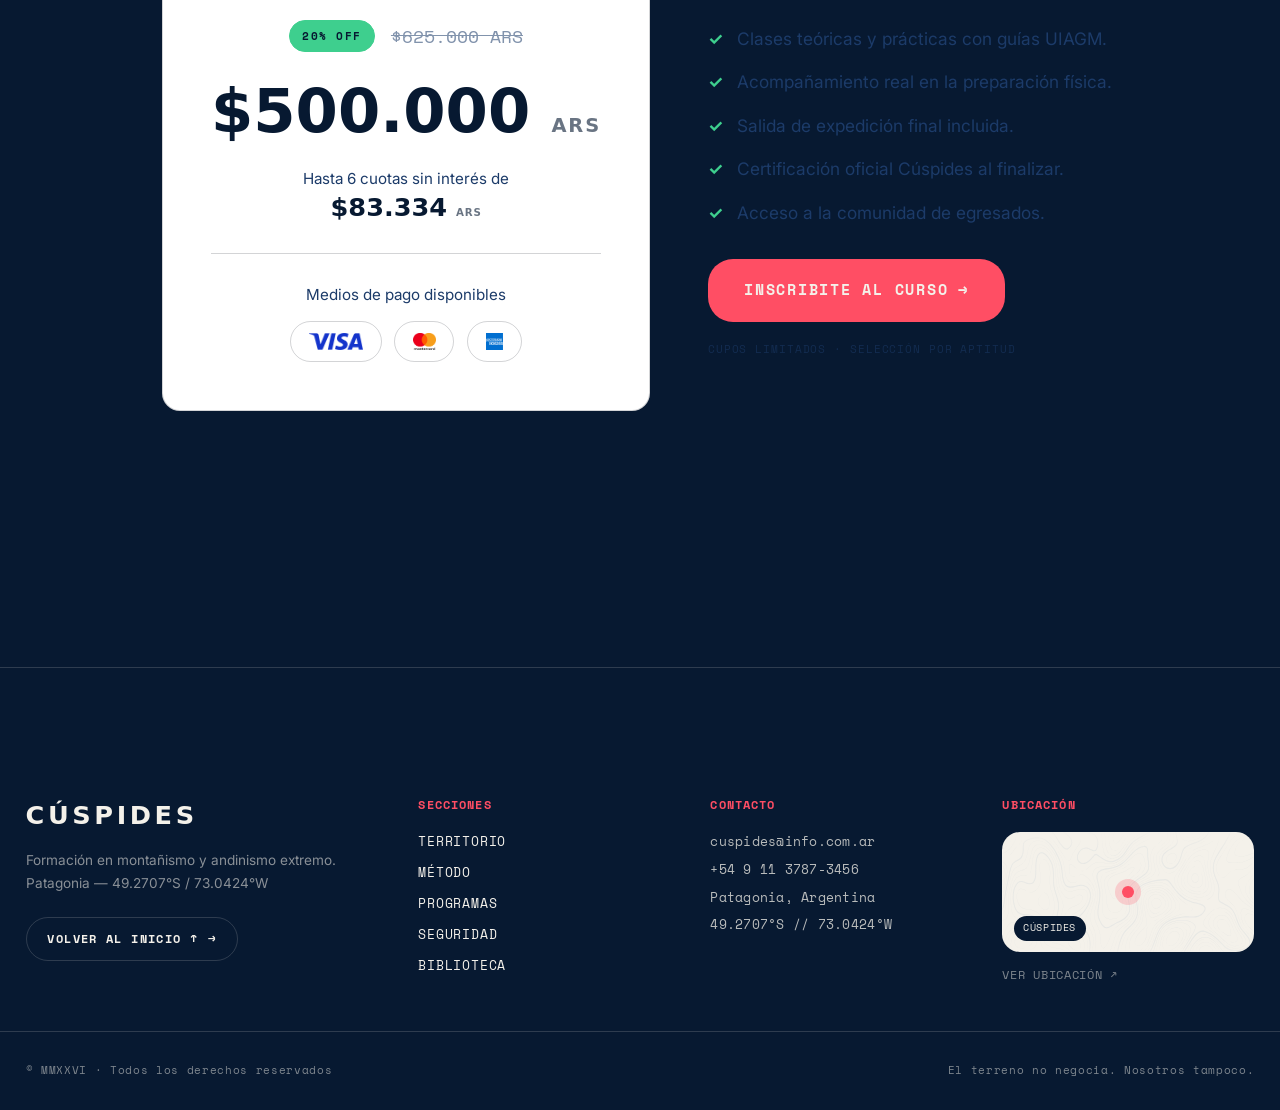
==== commit c424ab85: "Actualizar sitio: nuevas imagenes, video y ajustes de estilos/script Co-Authored-By: Claude Sonnet 5" ====
--- a/biblioteca.html
+++ b/biblioteca.html
@@ -64,6 +64,7 @@
     .lib-type-sample__meta { font-family: var(--f-mono); font-size: 0.66rem; letter-spacing: 0.08em; text-transform: uppercase; opacity: 0.55; margin-top: 0.8rem; }
 
     /* Cuadrícula de tarjetas de ejemplo */
+    .lib-tarjetas-grid { display: grid; grid-template-columns: 1fr; gap: 1.8rem 2rem; }
     .lib-cards-grid { display: grid; grid-template-columns: 1fr; gap: 1.6rem; }
     .lib-mini-media { height: 200px; background: linear-gradient(135deg, var(--ink-2), #0b1220 60%, #060a14); }
 
@@ -82,27 +83,23 @@
     }
     .lib-toc a:hover { border-color: var(--danger); color: var(--danger); }
 
-    /* HUD demo box */
-    .lib-hud-demo {
-      position: relative; height: 220px; border: 1px solid var(--hair-light); border-radius: var(--radius-card);
-      overflow: hidden; background: var(--ink-2);
-    }
-    .lib-hud-demo .hud-item--tl { top: 24px; left: 24px; }
-    .lib-hud-demo .hud-item--tr { top: 24px; right: 24px; }
-    .lib-hud-demo .hud-crosshair { top: 50%; left: 50%; transform: translate(-50%, -50%); }
-
     @media (min-width: 720px) {
       .lib-swatches { grid-template-columns: repeat(4, 1fr); }
-      .lib-cards-grid { grid-template-columns: repeat(3, 1fr); }
+      .lib-tarjetas-grid { grid-template-columns: 1fr 1fr; }
     }
     @media (min-width: 1024px) {
       .lib-swatches { grid-template-columns: repeat(6, 1fr); }
     }
+
+    /* Esta página no usa el puntero custom (.cursor-dot) del sitio: restauramos el cursor estándar */
+    @media (pointer: fine) {
+      * { cursor: auto !important; }
+      a, button, [role="button"], [onclick] { cursor: pointer !important; }
+    }
   </style>
 </head>
 
 <body>
-  <div class="grid-overlay" aria-hidden="true"></div>
   <div class="scroll-progress" id="scroll-progress" aria-hidden="true"></div>
 
   <!-- =========================================================== -->
@@ -153,9 +150,10 @@
         <a href="#lib-tipografia">Tipografía</a>
         <a href="#lib-botones">Botones</a>
         <a href="#lib-badges">Badges</a>
-        <a href="#lib-hud">Elementos HUD</a>
         <a href="#lib-tarjetas">Tarjetas</a>
-        <a href="#lib-stepper">Stepper</a>
+        <a href="#lib-stats">Barra de stats</a>
+        <a href="#lib-faq">Acordeón / FAQ</a>
+        <a href="#lib-banner">Banner marquee</a>
         <a href="#lib-precio">Módulo de precio</a>
         <a href="#lib-nav">Navegación</a>
         <a href="#lib-footer">Footer</a>
@@ -172,11 +170,11 @@
       <div class="lib-swatches">
         <div class="lib-swatch">
           <div class="lib-swatch__fill" style="background: var(--ink);"></div>
-          <div class="lib-swatch__meta"><span class="lib-swatch__name">Ink</span><span class="lib-swatch__hex">--ink · #0e223d</span></div>
+          <div class="lib-swatch__meta"><span class="lib-swatch__name">Ink</span><span class="lib-swatch__hex">--ink · #071931</span></div>
         </div>
         <div class="lib-swatch">
           <div class="lib-swatch__fill" style="background: var(--ink-2);"></div>
-          <div class="lib-swatch__meta"><span class="lib-swatch__name">Ink 2</span><span class="lib-swatch__hex">--ink-2 · #3e5679</span></div>
+          <div class="lib-swatch__meta"><span class="lib-swatch__name">Ink 2</span><span class="lib-swatch__hex">--ink-2 · #1c3558</span></div>
         </div>
         <div class="lib-swatch">
           <div class="lib-swatch__fill" style="background: var(--ink-3);"></div>
@@ -191,8 +189,12 @@
           <div class="lib-swatch__meta"><span class="lib-swatch__name">Bone 2</span><span class="lib-swatch__hex">--bone-2 · #e7e2d5</span></div>
         </div>
         <div class="lib-swatch">
-          <div class="lib-swatch__fill" style="background: var(--cobalt);"></div>
-          <div class="lib-swatch__meta"><span class="lib-swatch__name">Cobalt</span><span class="lib-swatch__hex">--cobalt · #586f92</span></div>
+          <div class="lib-swatch__fill" style="background: var(--white); border-bottom: 1px solid var(--hair-light);"></div>
+          <div class="lib-swatch__meta"><span class="lib-swatch__name">White</span><span class="lib-swatch__hex">--white · #ffffff</span></div>
+        </div>
+        <div class="lib-swatch">
+          <div class="lib-swatch__fill" style="background: var(--cobalt-hi);"></div>
+          <div class="lib-swatch__meta"><span class="lib-swatch__name">Cobalt Hi</span><span class="lib-swatch__hex">--cobalt-hi · #23467a</span></div>
         </div>
         <div class="lib-swatch">
           <div class="lib-swatch__fill" style="background: var(--danger);"></div>
@@ -256,8 +258,10 @@
         </div>
       </div>
       <div class="lib-block">
-        <span class="lib-block__label">Tamaño XL</span>
+        <span class="lib-block__label">Tamaños</span>
         <div class="lib-row">
+          <a href="#" class="btn btn--danger btn--sm" onclick="return false;">Inscribite</a>
+          <a href="#" class="btn btn--danger" onclick="return false;">Conocé el proceso</a>
           <a href="#" class="btn btn--danger btn--xl" onclick="return false;">Inscribite</a>
         </div>
       </div>
@@ -267,6 +271,7 @@
           <span class="lib-code">.btn.btn--danger</span>
           <span class="lib-code">.btn.btn--ghost</span>
           <span class="lib-code">.btn.btn--ghost-light</span>
+          <span class="lib-code">.btn.btn--sm</span>
           <span class="lib-code">.btn.btn--xl</span>
         </div>
       </div>
@@ -277,36 +282,25 @@
       <div class="lib-section__head">
         <p class="eyebrow eyebrow--light">// 04</p>
         <h2 class="lib-section__title">Badges</h2>
-        <p class="lib-section__desc">Etiquetas cortas usadas para estados, niveles y descuentos.</p>
+        <p class="lib-section__desc">Etiquetas cortas usadas para estados, niveles y descuentos. Las variantes de precio y nivel usan <span class="lib-code">border-radius: var(--radius-btn)</span> (pill).</p>
       </div>
       <div class="lib-row">
         <span class="badge badge--danger">APORTÁ A LA CAUSA</span>
         <span class="badge badge--outline">NIVEL: INICIAL</span>
-        <span class="badge badge--success">20% OFF</span>
-      </div>
-    </section>
-
-    <!-- ///////////////// ELEMENTOS HUD ///////////////// -->
-    <section class="lib-section container" id="lib-hud">
-      <div class="lib-section__head">
-        <p class="eyebrow eyebrow--light">// 05</p>
-        <h2 class="lib-section__title">Elementos HUD</h2>
-        <p class="lib-section__desc">Detalles decorativos de "póster técnico": coordenadas y mira de retícula, usados sobre imágenes a pantalla completa.</p>
-      </div>
-      <div class="lib-hud-demo">
-        <span class="hud-item hud-item--tl">VOLCÁN DOMUYO<br />ALTURA: 4709M S.N.M.</span>
-        <span class="hud-item hud-item--tr">49.2707° S<br />73.0424° W</span>
-        <span class="hud-crosshair"></span>
+        <span class="badge badge--success" style="border-radius: var(--radius-btn);">20% OFF</span>
+        <span class="badge" style="background: var(--ink); color: var(--bone); border-radius: var(--radius-btn);">Nivel Inicial · 4 meses</span>
       </div>
     </section>
 
     <!-- ///////////////// TARJETAS ///////////////// -->
     <section class="lib-section container" id="lib-tarjetas">
       <div class="lib-section__head">
-        <p class="eyebrow eyebrow--light">// 06</p>
+        <p class="eyebrow eyebrow--light">// 05</p>
         <h2 class="lib-section__title">Tarjetas</h2>
         <p class="lib-section__desc">Distintos patrones de tarjeta usados en territorio, programas, reseñas y ficha técnica.</p>
       </div>
+
+      <div class="lib-tarjetas-grid">
 
       <div class="lib-block">
         <span class="lib-block__label">Terr-card (territorio)</span>
@@ -325,25 +319,27 @@
           <article class="plan-card plan-card--featured">
             <div class="plan-card__media">
               <div class="lib-mini-media"></div>
+              <span class="badge plan-card__featured-tag">PROGRAMA DESTACADO</span>
               <span class="badge badge--outline plan-card__level">Nivel Inicial · 4 meses</span>
             </div>
             <div class="plan-card__body">
-              <span class="badge badge--outline plan-card__featured-tag">PROGRAMA DESTACADO</span>
               <h3 class="plan-card__title">Fundamentos del Alpinismo</h3>
               <p class="plan-card__location">San Martín de los Andes, Neuquén</p>
               <div class="plan-card__price">
                 <span class="badge badge--success">20% OFF</span>
                 <span class="plan-card__old">$750.000 ARS</span>
+              </div>
+              <div class="plan-card__bottom">
                 <span class="plan-card__now">$500.000 ARS</span>
+                <span class="btn btn--danger btn--sm plan-card__cta">Inscribite</span>
               </div>
-              <span class="btn btn--danger plan-card__cta">Inscribite</span>
             </div>
           </article>
         </div>
       </div>
 
       <div class="lib-block">
-        <span class="lib-block__label">Review-card (reseñas)</span>
+        <span class="lib-block__label">Review-card (reseñas · fondo blanco / outline bone-2)</span>
         <div class="lib-cards-grid">
           <article class="review-card">
             <span class="review-card__quote" aria-hidden="true">"</span>
@@ -358,6 +354,25 @@
       </div>
 
       <div class="lib-block">
+        <span class="lib-block__label">Team-card (quiénes te forman)</span>
+        <div class="lib-cards-grid">
+          <article class="team-card">
+            <div class="team-card__media"><div class="lib-mini-media"></div></div>
+            <h3 class="team-card__name">Martín Ibáñez</h3>
+            <span class="team-card__role">Guía de montaña · UIAGM</span>
+            <p class="team-card__bio">15 años guiando expediciones en Patagonia.</p>
+          </article>
+        </div>
+      </div>
+
+      <div class="lib-block">
+        <span class="lib-block__label">Course-gallery-item (galería, hover a color)</span>
+        <div class="lib-cards-grid">
+          <figure class="course-gallery__item" style="aspect-ratio: 4/3;"><div class="lib-mini-media" style="height: 100%;"></div></figure>
+        </div>
+      </div>
+
+      <div class="lib-block">
         <span class="lib-block__label">About-fact (etiquetas · Sobre nosotros)</span>
         <div class="about__facts" style="max-width: 420px;">
           <span class="about__fact">Oriundos de Bariloche</span>
@@ -366,92 +381,128 @@
       </div>
 
       <div class="lib-block">
-        <span class="lib-block__label">Spec-card (ficha técnica)</span>
-        <div class="spec__grid" style="grid-template-columns: repeat(auto-fit, minmax(200px, 1fr));">
-          <div class="spec__card spec__card--a">
-            <span class="spec__key">Duración</span>
-            <span class="spec__val">5 <small>meses</small></span>
-            <span class="spec__note">Formación continua, no intensivo de fin de semana.</span>
+        <span class="lib-block__label">About-stack (foto apilada · Sobre nosotros)</span>
+        <div class="about__stack" style="max-width: 320px;">
+          <span class="about__stack-card about__stack-card--1" aria-hidden="true"></span>
+          <span class="about__stack-card about__stack-card--2" aria-hidden="true"></span>
+          <figure class="about__media"><div class="lib-mini-media" style="height: 220px;"></div></figure>
+        </div>
+      </div>
+
+      </div>
+    </section>
+
+    <!-- ///////////////// BARRA DE STATS ///////////////// -->
+    <section class="lib-section container" id="lib-stats">
+      <div class="lib-section__head">
+        <p class="eyebrow eyebrow--light">// 06</p>
+        <h2 class="lib-section__title">Barra de stats</h2>
+        <p class="lib-section__desc">Franja de números con divisores cortos centrados, usada en Home y en la ficha técnica del curso.</p>
+      </div>
+      <div class="stats__bar">
+        <div class="stats__item">
+          <span class="stats__num">+10</span>
+          <span class="stats__label">Años de experiencia</span>
+        </div>
+        <div class="stats__item">
+          <span class="stats__num">2500</span>
+          <span class="stats__label">Profesionales capacitados</span>
+        </div>
+        <div class="stats__item">
+          <span class="stats__num">+170</span>
+          <span class="stats__label">Expediciones realizadas</span>
+        </div>
+        <div class="stats__item">
+          <span class="stats__num">+50</span>
+          <span class="stats__label">Rescates realizados</span>
+        </div>
+      </div>
+    </section>
+
+    <!-- ///////////////// ACORDEÓN / FAQ ///////////////// -->
+    <section class="lib-section container" id="lib-faq">
+      <div class="lib-section__head">
+        <p class="eyebrow eyebrow--light">// 07</p>
+        <h2 class="lib-section__title">Acordeón / FAQ</h2>
+        <p class="lib-section__desc">Se despliega con la técnica <span class="lib-code">grid-template-rows: 0fr → 1fr</span> (sin JS de medición de alturas). Clickeá para probarlo.</p>
+      </div>
+      <div class="faq-item" style="max-width: 520px;">
+        <button class="faq-item__q" type="button" aria-expanded="false">
+          <span class="faq-item__num">1/</span> ¿Necesito experiencia previa?
+          <span class="faq-item__icon" aria-hidden="true">+</span>
+        </button>
+        <div class="faq-item__panel">
+          <div class="faq-item__panel-inner">
+            <p class="faq-item__a">No es obligatoria para los programas de nivel inicial: evaluamos tu condición física y arrancamos desde ahí.</p>
           </div>
-          <div class="spec__card spec__card--b">
-            <span class="spec__key">Fecha de inicio</span>
-            <span class="spec__val">04 <small>MAR</small></span>
-            <span class="spec__note">Cupos limitados. Selección por orden y aptitud.</span>
-          </div>
-          <div class="spec__card spec__card--c">
-            <span class="spec__key">Dificultad</span>
-            <span class="spec__val spec__val--sm">Exigente<br /><span class="tx-danger">/ Mental</span></span>
-            <span class="spec__note">El límite casi nunca es físico. Es de criterio.</span>
-          </div>
-        </div>
-      </div>
-    </section>
-
-    <!-- ///////////////// STEPPER ///////////////// -->
-    <section class="lib-section container" id="lib-stepper">
-      <div class="lib-section__head">
-        <p class="eyebrow eyebrow--light">// 07</p>
-        <h2 class="lib-section__title">Stepper</h2>
-        <p class="lib-section__desc">Indicador de etapas usado en la sección "¿Cómo te preparamos?".</p>
-      </div>
-      <div class="stepper" role="tablist" aria-label="Ejemplo de stepper" style="margin-top: 0;">
-        <button class="stepper__step is-active" type="button">1</button>
-        <button class="stepper__step" type="button">2</button>
-        <button class="stepper__step" type="button">3</button>
-        <button class="stepper__step" type="button">4</button>
-        <button class="stepper__step" type="button">5</button>
+        </div>
+      </div>
+    </section>
+
+    <!-- ///////////////// BANNER MARQUEE ///////////////// -->
+    <section class="lib-section container" id="lib-banner">
+      <div class="lib-section__head">
+        <p class="eyebrow eyebrow--light">// 08</p>
+        <h2 class="lib-section__title">Banner marquee</h2>
+        <p class="lib-section__desc">Franja de texto en loop infinito, fondo <span class="lib-code">--danger</span>, tipografía monoespaciada.</p>
+      </div>
+      <div class="info-banner" style="border-radius: var(--radius-card);">
+        <div class="info-banner__track">
+          <span class="info-banner__text">Lo que tenés que saber</span>
+          <span class="info-banner__dot">·</span>
+          <span class="info-banner__text">Preguntas frecuentes</span>
+          <span class="info-banner__dot">·</span>
+          <span class="info-banner__text">Lo que tenés que saber</span>
+          <span class="info-banner__dot">·</span>
+          <span class="info-banner__text">Preguntas frecuentes</span>
+          <span class="info-banner__dot">·</span>
+        </div>
       </div>
     </section>
 
     <!-- ///////////////// MÓDULO DE PRECIO ///////////////// -->
     <section class="lib-section container" id="lib-precio">
       <div class="lib-section__head">
-        <p class="eyebrow eyebrow--light">// 08</p>
+        <p class="eyebrow eyebrow--light">// 09</p>
         <h2 class="lib-section__title">Módulo de precio</h2>
-        <p class="lib-section__desc">Bloque de conversión con precio anterior/actual y medios de pago, usado en la ficha del curso.</p>
+        <p class="lib-section__desc">Card de precio con badge de descuento, cuotas y precio final a la izquierda, checklist de beneficios y CTA a la derecha. Usado en la ficha del curso.</p>
       </div>
       <div class="price-card">
         <div class="price-card__left">
-          <span class="badge badge--success">20% OFF</span>
-          <h2 class="price-card__title">Inscripción abierta</h2>
-          <p class="price-card__note">Pago en pesos. Opciones en cuotas sin interés con tarjeta y transferencia.</p>
-          <ul class="price-card__pay" aria-label="Modos de pago">
-            <li>Transferencia</li>
-            <li>Tarjeta / cuotas</li>
-            <li>Reserva anticipada</li>
+          <div class="price-card__top">
+            <span class="badge badge--success">20% OFF</span>
+            <span class="price-card__old">$625.000 ARS</span>
+          </div>
+          <p class="price-card__now">$500.000 <small>ARS</small></p>
+          <div class="price-card__installment">
+            <p class="price-card__installment-label">Hasta 6 cuotas sin interés de</p>
+            <p class="price-card__installment-amount">$83.334 <small>ARS</small></p>
+          </div>
+
+          <div class="price-card__pay">
+            <span class="price-card__pay-label">Medios de pago disponibles</span>
+            <ul class="price-card__pay-icons" aria-label="Medios de pago">
+              <li><img src="assets/img/visa.webp" alt="Visa" /></li>
+              <li><img src="assets/img/Master.webp" alt="Mastercard" /></li>
+              <li><img src="assets/img/Amex.svg" alt="Amex" /></li>
+            </ul>
+          </div>
+        </div>
+        <div class="price-card__right">
+          <ul class="price-card__features">
+            <li>Clases teóricas y prácticas con guías UIAGM.</li>
+            <li>Acompañamiento real en la preparación física.</li>
+            <li>Salida de expedición final incluida.</li>
+            <li>Certificación oficial Cúspides al finalizar.</li>
+            <li>Acceso a la comunidad de egresados.</li>
           </ul>
-        </div>
-        <div class="price-card__right">
-          <span class="price-card__old">$750.000 ARS</span>
-          <span class="price-card__now">$500.000 <small>ARS</small></span>
-          <a href="#" class="btn btn--danger btn--xl price-card__cta" onclick="return false;">INSCRIBITE</a>
+          <a href="#" class="btn btn--danger price-card__cta" onclick="return false;">Inscribite al curso</a>
           <span class="price-card__fine">Cupos limitados · Selección por aptitud</span>
         </div>
       </div>
     </section>
 
-    <!-- ///////////////// NAVEGACIÓN ///////////////// -->
-    <section class="lib-section container" id="lib-nav">
-      <div class="lib-section__head">
-        <p class="eyebrow eyebrow--light">// 09</p>
-        <h2 class="lib-section__title">Navegación</h2>
-        <p class="lib-section__desc">Enlaces de menú y CTA de navegación, tal como aparecen en el header fijo.</p>
-      </div>
-      <div class="lib-row" style="background: var(--ink-2); border: 1px solid var(--hair-light); border-radius: var(--radius-card); padding: 1.4rem 1.8rem;">
-        <a href="#" class="nav-link" onclick="return false;">Territorio</a>
-        <a href="#" class="nav-link" onclick="return false;">Método</a>
-        <a href="#" class="nav-cta" onclick="return false;">Inscribite</a>
-      </div>
-    </section>
-
-    <!-- ///////////////// FOOTER (referencia) ///////////////// -->
-    <section class="lib-section container" id="lib-footer">
-      <div class="lib-section__head">
-        <p class="eyebrow eyebrow--light">// 10</p>
-        <h2 class="lib-section__title">Footer</h2>
-        <p class="lib-section__desc">El footer global del sitio se ve reproducido al final de esta misma página.</p>
-      </div>
-    </section>
+  
 
   </main>
 
@@ -463,18 +514,41 @@
       <div class="site-footer__brand">
         <span class="brand__word">CÚSPIDES</span>
         <p>Formación en montañismo y andinismo extremo.<br />Patagonia — 49.2707°S / 73.0424°W</p>
-      </div>
-      <nav class="site-footer__nav" aria-label="Pie de página">
-        <a href="index.html#territorio">Territorio</a>
-        <a href="index.html#metodo">Método</a>
-        <a href="index.html#programas">Programas</a>
-        <a href="index.html#causa">Seguridad</a>
-        <a href="biblioteca.html">Biblioteca</a>
+        <a href="index.html#hero" class="btn btn--ghost-light footer-back">Volver al inicio ↑</a>
+      </div>
+
+      <nav class="site-footer__col" aria-label="Pie de página">
+        <h3 class="site-footer__heading">Secciones</h3>
+        <div class="site-footer__nav">
+          <a href="index.html#territorio">Territorio</a>
+          <a href="index.html#metodo">Método</a>
+          <a href="index.html#programas">Programas</a>
+          <a href="index.html#causa">Seguridad</a>
+          <a href="biblioteca.html">Biblioteca</a>
+        </div>
       </nav>
-      <div class="site-footer__meta">
-        <span>© MMXXVI · Todos los derechos reservados</span>
-        <span>El terreno no negocia. Nosotros tampoco.</span>
-      </div>
+
+      <div class="site-footer__col">
+        <h3 class="site-footer__heading">Contacto</h3>
+        <p class="site-footer__contact">cuspides@info.com.ar</p>
+        <p class="site-footer__contact">+54 9 11 3787-3456</p>
+        <p class="site-footer__contact">Patagonia, Argentina</p>
+        <p class="site-footer__contact">49.2707°S // 73.0424°W</p>
+      </div>
+
+      <div class="site-footer__col">
+        <h3 class="site-footer__heading">Ubicación</h3>
+        <div class="footer-map" aria-hidden="true">
+          <span class="footer-map__pin"></span>
+          <span class="footer-map__chip">Cúspides</span>
+        </div>
+        <span class="footer-map__link">Ver ubicación ↗</span>
+      </div>
+    </div>
+
+    <div class="container site-footer__meta">
+      <span>© MMXXVI · Todos los derechos reservados</span>
+      <span>El terreno no negocia. Nosotros tampoco.</span>
     </div>
   </footer>
 
@@ -511,11 +585,12 @@
         });
       }
 
-      var stepperSteps = document.querySelectorAll('#lib-stepper .stepper__step');
-      stepperSteps.forEach(function (btn, i) {
+      document.querySelectorAll('.faq-item__q').forEach(function (btn) {
         btn.addEventListener('click', function () {
-          stepperSteps.forEach(function (b) { b.classList.remove('is-active'); });
-          btn.classList.add('is-active');
+          var item = btn.closest('.faq-item');
+          var willOpen = !item.classList.contains('is-open');
+          item.classList.toggle('is-open', willOpen);
+          btn.setAttribute('aria-expanded', String(willOpen));
         });
       });
     })();
--- a/styles.css
+++ b/styles.css
@@ -9,12 +9,12 @@
 /* -------------------------------------------------------------------------- */
 :root {
   /* Paleta */
-  --ink:        #0e223d;   /* Fondo principal oscuro (azul noche profundo) */
-  --ink-2:      #3e5679;   /* Panel elevado sobre oscuro */
+  --ink:        #071931;   /* Fondo principal oscuro (azul noche profundo) */
+  --ink-2:      #1c3558;   /* Panel elevado sobre oscuro */
   --ink-3:      #1c3b69;
   --bone:       #F4F1EA;   /* Fondo claro (papel técnico) */
   --bone-2:     #e7e2d5;   /* Papel sombreado */
-  --cobalt:     #586f92;   /* Azul cobalto eléctrico (impacto en claro) */
+  --cobalt:     #ff4e64;   /* Azul cobalto eléctrico (impacto en claro) */
   --cobalt-hi:  #23467a;
   --white:      #ffffff;
   --danger:     #ff4e64;   /* Acento hiper-saturado (CTA, badges, peligro) */
@@ -34,11 +34,11 @@
 
   /* Métrica */
   --maxw: 1360px;
-  --pad:  clamp(1rem, 3.5vw, 3rem);
+  --pad:  clamp(1rem, 2vw, 1.75rem);
   --sect: clamp(4.5rem, 10vw, 9rem);
   --ease: cubic-bezier(0.16, 1, 0.3, 1);
-  --radius-btn:  8px;
-  --radius-card: 14px;
+  --radius-btn:  25px;
+  --radius-card: 18px;
 }
 
 /* -------------------------------------------------------------------------- */
@@ -78,19 +78,8 @@
 }
 
 /* -------------------------------------------------------------------------- */
-/* 3. RETÍCULA GLOBAL + PROGRESO DE SCROLL                                    */
-/* -------------------------------------------------------------------------- */
-.grid-overlay {
-  position: fixed;
-  inset: 0;
-  z-index: 0;
-  pointer-events: none;
-  background-image:
-    linear-gradient(var(--grid-light) 1px, transparent 1px),
-    linear-gradient(90deg, var(--grid-light) 1px, transparent 1px);
-  background-size: 88px 88px;
-  opacity: 0.7;
-}
+/* 3. PROGRESO DE SCROLL                                                      */
+/* -------------------------------------------------------------------------- */
 
 .scroll-progress {
   position: fixed;
@@ -116,6 +105,7 @@
     z-index: 300;
     pointer-events: none;
     opacity: 0;
+    box-shadow: 0 0 12px 4px var(--cobalt-hi), 0 0 24px 10px rgba(35, 70, 122, 0.4);
     transform: translate3d(-50%, -50%, 0);
     transition: opacity 0.2s var(--ease), transform 0.06s linear;
   }
@@ -138,7 +128,7 @@
 .section-title {
   font-family: var(--f-display);
   font-weight: 800;
-  font-size: clamp(2rem, 6vw, 4rem);
+  font-size: clamp(1.6rem, 4.2vw, 3.2rem);
   line-height: 0.98;
   letter-spacing: -0.02em;
   text-transform: uppercase;
@@ -151,6 +141,8 @@
 
 .tx-cobalt  { color: var(--cobalt); }
 .tx-danger  { color: var(--danger); }
+
+.mobile-break { display: none; }
 
 /* -------------------------------------------------------------------------- */
 /* 5. BOTONES                                                                 */
@@ -179,7 +171,7 @@
 
 .btn--danger {
   background: var(--danger);
-  color: var(--ink);
+  color: var(--bone);
 }
 .btn--danger:hover { box-shadow: 6px 6px 0 rgba(255, 78, 100, 0.35); }
 
@@ -198,6 +190,11 @@
 .btn--xl {
   font-size: 0.95rem;
   padding: 1.4rem 2.6rem;
+}
+
+.btn--sm {
+  font-size: 0.7rem;
+  padding: 0.6rem 1.1rem;
 }
 
 /* -------------------------------------------------------------------------- */
@@ -215,7 +212,7 @@
 }
 .badge--danger { background: var(--danger); color: var(--ink); border-color: var(--danger); }
 .badge--outline { color: var(--bone); border-color: var(--hair-light); }
-.badge--success { background: var(--success); color: var(--ink); border-color: var(--success); }
+.badge--success { background: var(--success); color: var(--ink); border-color: var(--success); border-radius: var(--radius-btn); }
 
 .coord {
   display: block;
@@ -359,7 +356,7 @@
   letter-spacing: 0.1em;
   text-transform: uppercase;
   background: var(--danger);
-  color: var(--ink);
+  color: var(--white);
   padding: 0.55rem 1.1rem;
   font-weight: 700;
   border-radius: var(--radius-btn);
@@ -411,23 +408,52 @@
 /* 10. SECCIÓN 1 · HERO                                                       */
 /* -------------------------------------------------------------------------- */
 .hero {
+  position: relative;
+  overflow: hidden;
+}
+.hero__viewport {
+  will-change: transform;
   --hero-inset: clamp(1.25rem, 6vw, 6rem);
   position: relative;
   min-height: 100vh;
   min-height: 100svh;
   display: flex;
   align-items: center;
-  padding-top: clamp(7rem, 16vh, 10rem);
-  padding-bottom: clamp(3rem, 8vh, 6rem);
+  padding-top: clamp(3.2rem, 3vh, 8rem);
+  padding-bottom: clamp(2rem, 6vh, 4.5rem);
   overflow: hidden;
 }
 .hero__media { position: absolute; inset: 0; z-index: 0; }
-.hero__img { width: 100%; height: 100%; object-fit: cover; }
+.hero__viewport .logo-marquee {
+  position: absolute;
+  left: 0;
+  right: 0;
+  bottom: clamp(2rem, 5vh, 3.5rem);
+  z-index: 2;
+}
+.hero__img { position: absolute; inset: 0; width: 100%; height: 100%; object-fit: cover; }
+
+.clouds {
+  position: sticky;
+  bottom: 0;
+  z-index: 3;
+  margin-top: -2px;
+}
+.clouds__img {
+  display: block;
+  width: 100%;
+
+}
+
+/* hombre-hero se superpone a fondo-hero y se mueve con parallax vía JS */
+.hero__figure {
+  will-change: transform;
+}
 
 /* Gradiente para legibilidad del copy */
-.hero::before {
+.hero__viewport::before {
   content: ""; position: absolute; inset: 0; z-index: 1;
-  background: linear-gradient(to top, var(--ink) 1%, rgba(21, 24, 32, 0.4) 45%, rgba(103, 106, 112, 0.15) 100%);
+  background: linear-gradient(to top, hsl(214, 75%, 11%) 1%, rgba(21, 24, 32, 0.28) 45%, rgba(103, 106, 112, 0.08) 100%);
 }
 
 /* Nieve cayendo */
@@ -479,25 +505,54 @@
 .hud-item--tr { top: 140px; right: var(--pad); text-align: right; color: var(--danger); }
 .hero__hud .hud-crosshair { top: 40%; right: 12%; }
 
-.hero__content { position: relative; z-index: 3; }
+.hero__content {
+  position: relative;
+  z-index: 3;
+}
 .hero__content.container { margin-inline: 0; max-width: none; padding-left: var(--hero-inset); }
+
+/* Entrada escalonada: título, luego subtítulo, luego botón */
+.hero__title,
+.hero__sub,
+.hero__cta {
+  opacity: 0;
+  transform: translateX(-56px);
+  animation: heroContentIn 0.9s var(--ease) forwards;
+}
+.hero__title { animation-delay: 0.3s; }
+.hero__sub   { animation-delay: 0.7s; }
+.hero__cta   { animation-delay: 1s; }
+@keyframes heroContentIn {
+  from { opacity: 0; transform: translateX(-56px); }
+  to   { opacity: 1; transform: translateX(0); }
+}
 .hero__title {
   font-family: var(--f-display);
   font-weight: 800;
-  font-size: 100px;
+  font-size: 90px;
   line-height: 1;
-  letter-spacing: -0.03em;
+  letter-spacing: -0.01em;
   text-transform: uppercase;
-  margin: 0.9rem 0 1.6rem;
+  margin: 0.5rem 0 1.6rem;
 }
 .hero__sub {
-  max-width: 34ch;
+  max-width: 45ch;
   font-size: clamp(1rem, 2.4vw, 1.25rem);
-  color: rgba(244, 241, 234, 0.78);
+  color: rgba(244, 241, 234, 0.993);
   margin-bottom: 2.4rem;
 }
 .hero__cta { display: flex; flex-wrap: wrap; gap: 1rem; }
-.hero__cta .btn--danger { color: var(--white); }
+.hero__cta .btn--danger {
+  animation: heroCtaFloat 3.2s ease-in-out infinite;
+}
+.hero__cta .btn--danger:hover {
+  animation-play-state: paused;
+  background: linear-gradient(135deg, #df6474, var(--danger));
+}
+@keyframes heroCtaFloat {
+  0%, 100% { transform: translateY(0); }
+  50%      { transform: translateY(-8px); }
+}
 
 /* -------------------------------------------------------------------------- */
 /* 11. BANNER DECORATIVO "PATAGONIA ARGENTINA" + SECCIÓN 2 · TERRITORIO       */
@@ -529,10 +584,39 @@
   to   { transform: translateX(-50%); }
 }
 
+/* Banner "Lo que tenés que saber / Preguntas frecuentes" (marquee monoespaciado) */
+.info-banner {
+  background: var(--danger);
+  padding: 1.1rem 0;
+  overflow: hidden;
+}
+.info-banner__track {
+  display: flex;
+  align-items: center;
+  width: max-content;
+  animation: marquee 22s linear infinite;
+}
+.info-banner__text {
+  flex-shrink: 0;
+  font-family: var(--f-mono);
+  font-weight: 700;
+  font-size: 0.82rem;
+  letter-spacing: 0.14em;
+  text-transform: uppercase;
+  color: var(--bone);
+  white-space: nowrap;
+  padding-inline: 1rem;
+}
+.info-banner__dot {
+  flex-shrink: 0;
+  font-family: var(--f-mono);
+  color: var(--bone);
+  opacity: 0.6;
+}
+
 /* Carrusel de imágenes en loop infinito */
 .logo-marquee {
-  background: rgba(244, 241, 234, 0.753);
-  padding: 1rem 0;
+  padding: 4rem 0 1rem;
   overflow: hidden;
 }
 .logo-marquee__track {
@@ -540,32 +624,90 @@
   align-items: center;
   gap: clamp(2rem, 5vw, 4rem);
   width: max-content;
-  animation: marquee 24s linear infinite;
+  animation: marquee 28s linear infinite;
   will-change: transform;
 }
 .logo-marquee:hover .logo-marquee__track { animation-play-state: paused; }
 .logo-marquee__img {
-  height: clamp(56px, 8vw, 84px);
+  height: clamp(31px, 4.5vw, 47px);
   width: auto;
   flex-shrink: 0;
   object-fit: contain;
   border-radius: 10px;
-}
+  opacity: 0.7;
+}
+.logo-marquee__img--sm {
+  height: clamp(21px, 3vw, 31px);
+}
+
+/* -------------------------------------------------------------------------- */
+/* 11b. SECCIÓN 2b · MANIFIESTO (texto que se "escribe" al hacer scroll)      */
+/* -------------------------------------------------------------------------- */
+.manifest {
+  position: relative;
+  background: var(--bone);
+  min-height: 200vh;
+  margin-top: -2px;
+}
+.manifest__inner {
+  position: sticky;
+  top: 0;
+  z-index: 1;
+  min-height: 100vh;
+  display: flex;
+  align-items: center;
+  padding: var(--pad) 0;
+  overflow: hidden;
+}
+.manifest__inner::before {
+  content: "";
+  position: absolute;
+  inset: 0;
+  z-index: -1;
+  background: url("assets/img/bajo-manifiesto.png") bottom center / 100% auto no-repeat;
+
+  pointer-events: none;
+}
+.manifest__text {
+  font-family: var(--f-display);
+  font-weight: 800;
+  text-transform: uppercase;
+  text-align: center;
+  line-height: 1.25;
+  letter-spacing: 0.02em;
+  font-size: clamp(1.6rem, 4.2vw, 3.2rem);
+  max-width: 71rem;
+  margin: 0 auto;
+}
+.manifest__word {
+  color: rgba(14, 34, 61, 0.16);
+  transition: color 0.15s linear;
+}
+.manifest__word.is-active { color: var(--ink); }
+.manifest__word--hl { color: rgba(255, 78, 100, 0.25); }
+.manifest__word--hl.is-active { color: var(--danger); }
+
+.topo-bridge {
+  position: relative;
+  background: var(--ink);
+}
+.topo-bridge__img {
+  position: absolute;
+  inset: 0;
+  width: 100%;
+  height: 100%;
+  object-fit: cover;
+  opacity: 0.1;
+  z-index: 0;
+  pointer-events: none;
+}
+.topo-bridge > section { position: relative; z-index: 1; }
 
 .territorio {
   position: relative;
-  background: var(--ink);
-  padding: var(--sect) 0;
-  overflow: hidden;
-}
-.territorio::before {
-  content: "";
-  position: absolute;
-  inset: 0;
-  z-index: 0;
-  background: url("assets/img/topografia.svg") center / cover no-repeat;
-  opacity: 0.5;
-  pointer-events: none;
+  background: transparent;
+  padding: var(--sect) 0 calc(var(--sect) * 0.5);
+  overflow: hidden;
 }
 .territorio > * { position: relative; z-index: 1; }
 .territorio__head { text-align: center; margin-bottom: 3rem; }
@@ -579,13 +721,24 @@
   overflow: hidden;
   transition: transform 0.4s var(--ease), background 0.4s var(--ease);
 }
-.terr-card__media { height: 320px; overflow: hidden; }
+.terr-card__media { position: relative; height: 260px; overflow: hidden; }
 .terr-card__media img {
   width: 100%; height: 100%; object-fit: cover;
   object-position: center 70%;
   filter: grayscale(1);
   transition: filter 0.4s var(--ease);
 }
+.terr-card__media::after {
+  content: "";
+  position: absolute;
+  inset: 0;
+  background: linear-gradient(to bottom, transparent 55%, var(--slate) 95%);
+  transition: background 0.4s var(--ease);
+  pointer-events: none;
+}
+.terr-card:hover .terr-card__media::after {
+  background: linear-gradient(to bottom, transparent 55%, var(--danger) 95%);
+}
 .terr-card__title {
   font-family: var(--f-display); font-weight: 700; text-transform: uppercase;
   color: var(--bone);
@@ -603,14 +756,14 @@
 /* -------------------------------------------------------------------------- */
 /* 12. SECCIÓN 6 · ¿CÓMO TE PREPARAMOS? (STEPPER)                             */
 /* -------------------------------------------------------------------------- */
-.method { position: relative; background: var(--ink-3); padding: var(--sect) 0; text-align: center; }
+.method { position: relative; background: var(--bone); padding: var(--sect) 0; text-align: center; }
 .method::before {
   content: "";
   position: absolute;
   inset: 0;
   z-index: 0;
-  background: url("assets/img/fondo-seccion1.png") center / cover no-repeat fixed;
-  opacity: 0.4;
+  background: url("assets/img/fondo-montana.png") center / cover no-repeat fixed;
+  opacity: 0.7;
 }
 .method > .container { position: relative; z-index: 1; }
 .method__sub { color: var(--danger); font-size: clamp(0.95rem, 2vw, 1.1rem); margin-bottom: 3rem; }
@@ -635,14 +788,14 @@
   position: relative;
   display: block;
   width: 100%;
-  flex: 1 1 0%;
+  flex: 1.5 1 0%;
   min-height: 64px;
   overflow: hidden;
   border-radius: 14px;
   text-align: left;
   transition: flex-grow 0.6s var(--ease);
 }
-.accordion__item.is-active { flex-grow: 12; }
+.accordion__item.is-active { flex-grow: 8; }
 
 .accordion__img {
   position: absolute; inset: 0;
@@ -661,21 +814,22 @@
 
 .accordion__num {
   position: absolute;
-  top: 1rem; left: 1.2rem;
+  top: 50%; left: 1.2rem;
+  transform: translateY(-50%);
   z-index: 2;
   font-family: var(--f-mono);
   font-size: 0.98rem;
   letter-spacing: 0.1em;
   color: var(--bone);
-  opacity: 0.65;
-  transition: color 0.3s, opacity 0.3s;
-}
-.accordion__item.is-active .accordion__num { color: var(--danger); opacity: 1; }
+  opacity: 1;
+  transition: color 0.3s, opacity 0.3s, top 0.3s, transform 0.3s;
+}
+.accordion__item.is-active .accordion__num { top: 1rem; transform: none; color: var(--danger); opacity: 1; }
 .accordion__item:not(.is-active):hover .accordion__num { opacity: 1; }
 
 .accordion__content {
   position: absolute;
-  left: 1.3rem; right: 1.3rem; bottom: 1.2rem;
+  left: 2.4rem; right: 1.3rem; bottom: 2.4rem;
   z-index: 2;
   display: flex;
   flex-direction: column;
@@ -685,45 +839,95 @@
   transition: opacity 0.4s var(--ease) 0.1s, transform 0.4s var(--ease) 0.1s;
 }
 .accordion__item.is-active .accordion__content { opacity: 1; transform: translateY(0); }
+
+/* Título: en mobile va horizontal junto al número; en desktop, vertical
+   mientras la card está colapsada. Siempre horizontal al abrirse. */
 .accordion__title {
+  position: absolute;
+  left: 3.6rem; right: 1.2rem; top: 50%;
+  z-index: 2;
   font-family: var(--f-display); font-weight: 700; text-transform: uppercase;
-  font-size: 1.5rem; line-height: 1.15; color: var(--bone);
+  color: var(--bone);
+  font-size: 1.1rem;
+  letter-spacing: 0.02em;
+  line-height: 1.15;
+  white-space: nowrap;
+  overflow: hidden;
+  text-overflow: ellipsis;
+  transform: translateY(-50%);
+  transition: font-size 0.5s var(--ease), left 0.5s var(--ease), right 0.5s var(--ease),
+              bottom 0.5s var(--ease), top 0.5s var(--ease), transform 0.5s var(--ease);
+}
+.accordion__item.is-active .accordion__title {
+  left: 2.4rem; right: 1.3rem; top: auto; bottom: 6.2rem;
+  font-size: 1.5rem;
+  white-space: normal;
+  overflow: visible;
+  writing-mode: horizontal-tb;
+  transform: none;
 }
 .accordion__desc { font-size: 1.1rem; color: rgba(244, 241, 234, 0.82); max-width: 34rem; }
 
-.stepper { display: flex; align-items: center; gap: 1.6rem; margin-top: 2rem; margin-bottom: 2.4rem; padding-left: clamp(0.5rem, 2vw, 1.8rem); }
-.stepper__step {
-  position: relative;
+
+/* -------------------------------------------------------------------------- */
+/* 12b. SECCIÓN 6b · PREGUNTAS FRECUENTES (imagen comparativa + acordeón)     */
+/* -------------------------------------------------------------------------- */
+.faq { position: relative; background: var(--ink); padding: var(--sect) 0 clamp(2.5rem, 5vw, 4rem); }
+.faq__grid { display: grid; grid-template-columns: 1fr; gap: 2.5rem; align-items: center; }
+.faq__content .section-title { margin-bottom: 1.8rem; }
+.faq__stack { position: relative; max-width: 80%; }
+.faq__list { display: flex; flex-direction: column; gap: 0.7rem; }
+
+.faq-item {
+  background: var(--ink-2);
+  border: 1px solid var(--hair-light);
+  border-radius: var(--radius-btn);
+  overflow: hidden;
+  transition: border-color 0.3s;
+}
+.faq-item.is-open { border-color: var(--danger); }
+.faq-item__q {
+  width: 100%;
+  display: flex;
+  align-items: center;
+  gap: 0.8rem;
+  padding: 1rem 1.4rem;
+  font-family: var(--f-display);
+  font-weight: 700;
+  text-transform: uppercase;
+  font-size: 0.92rem;
+  color: var(--bone);
+  text-align: left;
+  cursor: pointer;
+}
+.faq-item__num { font-family: var(--f-mono); color: var(--danger); font-size: 0.85rem; flex-shrink: 0; }
+.faq-item__icon {
+  margin-left: auto;
   flex-shrink: 0;
-  width: 38px; height: 38px;
-  border-radius: 50%;
-  border: 1px solid var(--hair-light);
-  font-family: var(--f-mono); font-weight: 700; font-size: 0.85rem;
-  line-height: 1;
-  color: rgba(244, 241, 234, 0.6);
-  display: flex; align-items: center; justify-content: center;
-  transition: background 0.3s, border-color 0.3s, color 0.3s;
-}
-.stepper__step::after {
-  content: "";
-  position: absolute;
-  left: 100%; top: 50%;
-  width: 1.6rem; height: 1px;
-  background: var(--hair-light);
-  transform: translateY(-50%);
-}
-.stepper__step:last-child::after { content: none; }
-.stepper__step.is-active { background: var(--danger); border-color: var(--danger); color: var(--ink); }
-
-/* -------------------------------------------------------------------------- */
-/* 12b. SECCIÓN 6b · ANTES Y DESPUÉS (SLIDER COMPARATIVO)                     */
-/* -------------------------------------------------------------------------- */
-.compare { position: relative; background: var(--ink); padding: var(--sect) 0; text-align: center; }
-.compare__sub { color: var(--danger); font-size: clamp(0.95rem, 2vw, 1.1rem); margin-bottom: 2.6rem; }
+  font-family: var(--f-mono);
+  font-size: 1.1rem;
+  color: var(--danger);
+  transition: transform 0.4s var(--ease);
+}
+.faq-item.is-open .faq-item__icon { transform: rotate(45deg); }
+
+.faq-item__panel {
+  display: grid;
+  grid-template-rows: 0fr;
+  transition: grid-template-rows 0.4s var(--ease);
+}
+.faq-item.is-open .faq-item__panel { grid-template-rows: 1fr; }
+.faq-item__panel-inner { overflow: hidden; }
+.faq-item__a {
+  padding: 0 1.4rem 1.2rem 3rem;
+  font-size: 0.9rem;
+  color: rgba(244, 241, 234, 0.75);
+}
 
 .compare-slider {
   --pos: 50%;
   position: relative;
+  z-index: 1;
   width: 100%;
   aspect-ratio: 1 / 1;
   border-radius: 20px;
@@ -774,6 +978,7 @@
   position: absolute;
   top: 1rem;
   z-index: 2;
+  border-radius: var(--radius-btn);
   background: rgba(11, 17, 30, 0.7);
   backdrop-filter: blur(4px);
   -webkit-backdrop-filter: blur(4px);
@@ -812,10 +1017,10 @@
 /* -------------------------------------------------------------------------- */
 /* 13. SECCIÓN 4 · SOBRE NOSOTROS + SECCIÓN 5 · APORTÁ A LA CAUSA             */
 /* -------------------------------------------------------------------------- */
-.about { background: var(--ink); padding: var(--sect) 0; }
+.about { background: transparent; padding: calc(var(--sect) * 0.5) 0 calc(var(--sect) * 1.35); }
 .about__grid { display: grid; grid-template-columns: 1fr; gap: 2.5rem; align-items: center; }
-.about__copy { font-size: clamp(1rem, 2vw, 1.15rem); opacity: 0.85; max-width: 46ch; }
-.about__facts { display: grid; grid-template-columns: repeat(2, 1fr); gap: 0.8rem; margin-top: 1.8rem; max-width: 46ch; }
+.about__copy { font-size: clamp(1rem, 2vw, 1.15rem); opacity: 0.85; max-width: 46ch; margin-top: 1.4rem; }
+.about__facts { display: grid; grid-template-columns: repeat(2, 1fr); gap: 0.8rem; margin-top: 3rem; max-width: 46ch; }
 .about__fact {
   background: var(--ink-2);
   border: 1px solid var(--hair-light);
@@ -826,20 +1031,73 @@
   font-weight: 600;
   color: var(--bone);
 }
-.about__media { border-radius: 12px; overflow: hidden; min-height: 260px; }
+.about__stack { position: relative; }
+.about__stack-card {
+  position: absolute;
+  inset: 0;
+  border-radius: 12px;
+  border: 1px solid var(--hair-light);
+  z-index: 0;
+  pointer-events: none;
+}
+.about__stack-card--1 {
+  background: var(--ink-2);
+  animation: aboutFloatCard1 4.8s ease-in-out infinite;
+}
+.about__stack-card--2 {
+  background: var(--slate);
+  animation: aboutFloatCard2 4.2s ease-in-out infinite;
+  animation-delay: 0.5s;
+}
+.about__media {
+  position: relative;
+  z-index: 1;
+  border-radius: 12px;
+  overflow: hidden;
+  min-height: 260px;
+  animation: aboutFloat 4.5s ease-in-out infinite;
+  animation-delay: 0.2s;
+}
 .about__media img { width: 100%; height: 100%; object-fit: cover; }
 
-.cause { position: relative; background: linear-gradient(to bottom, var(--ink), var(--ink-3)); padding: var(--sect) 0; overflow: hidden; }
+@keyframes aboutFloat {
+  0%, 100% { transform: translateY(0); }
+  50%      { transform: translateY(-16px); }
+}
+@keyframes aboutFloatCard1 {
+  0%, 100% { transform: rotate(-6deg) translate(-4%, 4%) translateY(0); }
+  50%      { transform: rotate(-6deg) translate(-4%, 4%) translateY(-14px); }
+}
+@keyframes aboutFloatCard2 {
+  0%, 100% { transform: rotate(5deg) translate(5%, 5%) translateY(0); }
+  50%      { transform: rotate(5deg) translate(5%, 5%) translateY(-10px); }
+}
+
+.cause { position: relative; background: var(--ink); padding: var(--sect) 0; overflow: hidden; }
+.cause::before {
+  content: "";
+  position: absolute;
+  inset: 0;
+  z-index: 0;
+  background:
+    linear-gradient(to top, rgba(14, 34, 61, 0.89) 40%, var(--ink) 100%),
+    url("assets/img/textura-nieve.png") center / cover no-repeat;
+}
 .cause .giant-banner__text--inline {
-  position: absolute; bottom: -0.3em; left: 0; right: 0;
+  position: absolute; bottom: 0; left: 0; right: 0;
   text-align: center; z-index: 0; white-space: normal;
   padding-inline: 0;
   font-size: clamp(3.5rem, 15vw, 11rem);
+  line-height: 1;
   color: rgba(244, 241, 234, 0.126);
-}
-.cause__grid { position: relative; z-index: 1; display: grid; grid-template-columns: 1fr; gap: 2.5rem; align-items: center; }
+  transform: translateY(12%);
+}
+.cause__grid { position: relative; z-index: 1; display: grid; grid-template-columns: 1fr; gap: 1.6rem; align-items: center; }
 .cause__card {
   position: relative;
+  order: 2;
+  max-width: 78%;
+  margin-center: auto;
   background: var(--danger);
   color: var(--ink);
   border-radius: 16px;
@@ -848,24 +1106,31 @@
   animation: causeFloat 4.5s ease-in-out infinite;
   box-shadow: 0 18px 30px rgba(0, 0, 0, 0.2);
 }
+.cause__text { order: 1; }
 @keyframes causeFloat {
   0%, 100% { transform: translateY(0); }
   50%      { transform: translateY(-16px); }
 }
-.cause__media { border-radius: 10px; overflow: hidden; height: 220px; margin-bottom: 1.4rem; }
+.cause__media { border-radius: 10px; overflow: hidden; height: 260px; margin-bottom: 1.4rem; }
 .cause__media img { width: 100%; height: 100%; object-fit: cover; }
-.cause__badge { background: var(--ink); color: var(--bone); border-color: var(--ink); margin-bottom: 1rem; }
+.cause__badge { background: var(--ink); color: var(--bone); border-color: var(--ink); border-radius: var(--radius-btn); margin-bottom: 1rem; }
 .cause__card-title {
   font-family: var(--f-display); font-weight: 700; text-transform: uppercase;
   font-size: 1.3rem; margin-bottom: 1rem;
+  color: var(--bone);
 }
 .cause__link { font-family: var(--f-mono); font-size: 0.8rem; font-weight: 700; text-decoration: underline; }
-.cause__text .section-title { max-width: 16ch; }
+.cause__text .section-title { max-width: 40ch; }
 
 /* -------------------------------------------------------------------------- */
 /* 14. CARRUSEL EN LOOP (usado por #territorio) + SECCIÓN 8 · PROGRAMAS        */
 /* -------------------------------------------------------------------------- */
-.carousel { overflow: hidden; padding-block: 1.6rem; }
+.carousel {
+  overflow: hidden;
+  padding-block: 1.6rem;
+  -webkit-mask-image: linear-gradient(to right, transparent, black 12%, black 88%, transparent);
+  mask-image: linear-gradient(to right, transparent, black 12%, black 88%, transparent);
+}
 .carousel__track {
   display: flex;
   gap: 1.2rem;
@@ -909,58 +1174,95 @@
   cursor: pointer;
   transition: transform 0.4s var(--ease), border-color 0.3s;
 }
-.plan-card.plan-card:hover { transform: translateY(-6px) scale(1.03); border-color: var(--danger); position: relative; z-index: 2; }
-.plan-card--featured { border-color: var(--danger); }
-.plan-card__media { position: relative; height: 300px; flex-shrink: 0; }
+.plan-card.plan-card:hover { transform: translateY(-6px) scale(1.03); position: relative; z-index: 2; }
+.plan-card--featured { border-width: 2px; border-color: var(--danger); }
+.plan-card__media { position: relative; height: 340px; flex-shrink: 0; }
 .plan-card__media img { width: 100%; height: 100%; object-fit: cover; }
+.plan-card__media::after {
+  content: "";
+  position: absolute;
+  inset: 0;
+  background: linear-gradient(to bottom, transparent 30%, var(--ink-2) 90%);
+  pointer-events: none;
+}
 .plan-card__level {
   position: absolute;
   left: 1.2rem; bottom: 1.2rem;
-  background: rgba(11, 17, 30, 0.75);
-  backdrop-filter: blur(6px);
+  z-index: 1;
+  border-radius: var(--radius-btn);
+  background: var(--ink);
   color: var(--bone);
 }
 .plan-card__body {
   flex: 1;
   min-width: 0;
   display: flex; flex-direction: column;
-  padding: 1.8rem;
-}
-.plan-card__featured-tag { align-self: flex-start; margin-bottom: 1rem; }
+  padding: 1.5rem 1.8rem 2.4rem;
+}
+.plan-card__featured-tag {
+  position: absolute;
+  left: 1.2rem; top: 1.2rem;
+  z-index: 1;
+  border-radius: var(--radius-btn);
+  background: rgba(11, 17, 30, 0.75);
+  backdrop-filter: blur(6px);
+  color: var(--bone);
+  border-color: transparent;
+}
 .plan-card__title {
   font-family: var(--f-display); font-weight: 700; text-transform: uppercase;
   font-size: 1.3rem; line-height: 1.1; margin-bottom: 0.6rem;
 }
 .plan-card__location {
   font-family: var(--f-mono); font-size: 0.78rem; letter-spacing: 0.02em;
-  opacity: 0.6; margin-bottom: 1.6rem;
-}
-.plan-card__price { display: flex; align-items: baseline; gap: 0.7rem; flex-wrap: wrap; margin-bottom: 1.4rem; margin-top: auto; }
+  opacity: 0.6; margin-bottom: 0;
+}
+.plan-card__price { display: flex; align-items: baseline; gap: 0.7rem; flex-wrap: wrap; margin-top: 0.8rem; padding-top: 0.8rem; border-top: 1px solid var(--hair-light); }
 .plan-card__old { font-family: var(--f-mono); font-size: 0.85rem; text-decoration: line-through; opacity: 0.5; }
 .plan-card__now { font-family: var(--f-display); font-weight: 800; font-size: 1.5rem; }
-.plan-card__cta { justify-content: center; }
+.plan-card__bottom { display: flex; align-items: center; justify-content: space-between; gap: 1rem; margin-top: 0.6rem; }
+.plan-card__cta { justify-content: center; flex-shrink: 0; }
 
 /* -------------------------------------------------------------------------- */
 /* 14b. SECCIÓN 9 · RESEÑAS                                                   */
 /* -------------------------------------------------------------------------- */
-.reviews { background: var(--bone); padding: var(--sect) 0; }
-.reviews__grid { display: grid; grid-template-columns: 1fr; gap: 2.5rem; }
-.reviews__heading { max-width: 100%; font-size: clamp(1.8rem, 3.2vw, 2.6rem); color: var(--ink); }
-
-.reviews__track { display: grid; grid-template-columns: 1fr; gap: 1.6rem; }
+.reviews { position: relative; z-index: 1; margin-top: calc(var(--sect) * 1.5); }
+.reviews__heading { text-align: center; margin-bottom: 2.8rem; }
+
+.reviews__row {
+  overflow: hidden;
+  padding-block: 1.8rem;
+  -webkit-mask-image: linear-gradient(to right, transparent, black 12%, black 88%, transparent);
+  mask-image: linear-gradient(to right, transparent, black 12%, black 88%, transparent);
+}
+.reviews__row:hover .reviews__track { animation-play-state: paused; }
+
+.reviews__track {
+  display: flex;
+  align-items: flex-start;
+  gap: 1.6rem;
+  width: max-content;
+  animation: reviewsMarquee 36s linear infinite;
+}
+.reviews__track--right { animation-direction: reverse; }
+
+@keyframes reviewsMarquee {
+  from { transform: translateX(0); }
+  to   { transform: translateX(calc(-100% / 3)); }
+}
 
 .review-card {
   position: relative;
-  background: var(--ink-3);
-  border: 1px solid var(--hair-light);
+  flex: 0 0 auto;
+  width: min(85vw, 340px);
+  background: var(--white);
+  border: 1px solid var(--bone-2);
   border-radius: var(--radius-card);
-  padding: 2.4rem 1.6rem 1.6rem;
+  padding: 1.6rem 1.4rem 1rem;
   display: flex;
   flex-direction: column;
-  animation: causeFloat 4.5s ease-in-out infinite;
-}
-.review-card:nth-child(2) { animation-delay: 0.4s; }
-.review-card:nth-child(3) { animation-delay: 0.8s; }
+  text-align: left;
+}
 .review-card__quote {
   position: absolute;
   top: -20px; left: 1.6rem;
@@ -974,10 +1276,10 @@
 }
 .review-card__title {
   font-family: var(--f-display); font-weight: 700; text-transform: uppercase;
-  font-size: 1.05rem; margin-bottom: 0.8rem;
-  color: var(--bone);
-}
-.review-card__text { font-size: 0.9rem; opacity: 0.82; margin-bottom: 1.8rem; }
+  font-size: 1.05rem; margin-bottom: 0.4rem;
+  color: var(--ink);
+}
+.review-card__text { font-size: 0.9rem; color: var(--ink); opacity: 0.7; margin-bottom: 0.8rem; }
 .review-card__author { display: flex; align-items: center; gap: 0.7rem; margin-top: auto; }
 .review-card__avatar {
   flex-shrink: 0;
@@ -988,32 +1290,56 @@
   display: flex; align-items: center; justify-content: center;
   font-family: var(--f-mono); font-size: 0.68rem; font-weight: 700;
 }
-.review-card__name { font-family: var(--f-mono); font-size: 0.8rem; letter-spacing: 0.04em; }
+.review-card__name { font-family: var(--f-mono); font-size: 0.8rem; letter-spacing: 0.04em; color: var(--ink); }
 
 /* -------------------------------------------------------------------------- */
 /* 15. SECCIÓN 3 · BARRA DE STATS                                             */
 /* -------------------------------------------------------------------------- */
-.stats { background: var(--ink); padding: 3rem 0; }
+.stats { background: var(--ink); padding: 0; }
 .stats__bar {
   background: var(--ink-3);
   border: 1px solid var(--hair-light);
-  border-radius: 20px;
+  border-inline: none;
   display: grid;
   grid-template-columns: repeat(2, 1fr);
+  padding-inline: clamp(1rem, 4vw, 3rem);
 }
 .stats__item {
-  padding: 1.8rem 1.4rem;
+  position: relative;
+  padding: 1.1rem 1.4rem;
   text-align: center;
-  border-bottom: 1px solid var(--hair-light);
-}
-.stats__item:nth-child(odd) { border-right: 1px solid var(--hair-light); }
+}
+.stats__item:nth-child(odd)::after {
+  content: "";
+  position: absolute;
+  top: 50%; right: 0;
+  transform: translateY(-50%);
+  width: 1px; height: 55%;
+  background: var(--hair-light);
+}
+.stats__item:nth-child(-n+2)::before {
+  content: "";
+  position: absolute;
+  left: 50%; bottom: 0;
+  transform: translateX(-50%);
+  width: 55%; height: 1px;
+  background: var(--hair-light);
+}
 .stats__num {
   font-family: var(--f-display); font-weight: 800;
   font-size: clamp(2rem, 6vw, 2.8rem);
+  line-height: 1;
   color: var(--danger); display: block;
 }
+#curso-meta .stats__num {
+  font-size: clamp(1.4rem, 4vw, 1.9rem);
+  text-transform: uppercase;
+  margin-top: 0.5rem;
+}
+#curso-meta .stats__label { margin-top: 0; }
 .stats__label {
   font-family: var(--f-mono); font-size: 0.68rem; letter-spacing: 0.1em;
+  line-height: 1.3;
   text-transform: uppercase; opacity: 0.65; margin-top: 0.5rem; display: block;
 }
 
@@ -1022,15 +1348,15 @@
 /* -------------------------------------------------------------------------- */
 .quote {
   position: relative;
-  min-height: 100vh;
-  min-height: 100svh;
+  min-height: 70vh;
+  min-height: 70svh;
   display: flex; align-items: center; justify-content: center;
   overflow: hidden;
   padding: var(--sect) 0;
 }
 .quote__media { position: absolute; inset: 0; z-index: 0; }
 .quote__media img,
-.quote__media video { width: 100%; height: 100%; object-fit: cover; opacity: 0.4; }
+.quote__media video { width: 100%; height: 100%; object-fit: cover; opacity: 0.6; }
 .quote__media::after {
   content: ""; position: absolute; inset: 0;
   background: rgba(11, 17, 30, 0.6);
@@ -1053,187 +1379,252 @@
 /* -------------------------------------------------------------------------- */
 .course-hero {
   position: relative;
-  min-height: 90vh;
+  background: var(--ink);
+  overflow: hidden;
+}
+.course-hero__viewport {
+  position: relative;
+  min-height: 65vh;
   display: flex;
   align-items: center;
-  padding: clamp(7rem, 16vh, 11rem) 0 var(--sect);
-  background: var(--ink);
-  border-bottom: 1px solid var(--hair-light);
-  overflow: hidden;
-}
-.course-hero::before {
+  padding: clamp(6rem, 12vh, 8rem) 0 clamp(2.5rem, 6vh, 4.5rem);
+  overflow: hidden;
+}
+.course-hero__viewport::before {
   content: "";
   position: absolute;
   inset: 0;
   z-index: 0;
   background:
-    linear-gradient(to top, var(--ink) 15%, rgba(11, 17, 30, 0.55) 60%, rgba(11, 17, 30, 0.35) 100%),
+    linear-gradient(to top,
+      var(--ink) 0%,
+      rgba(9, 27, 51, 0.9) 14%,
+      rgba(16, 28, 46, 0.68) 32%,
+      rgba(18, 26, 40, 0.49) 55%,
+      rgba(20, 25, 34, 0.32) 78%,
+      rgba(21, 24, 32, 0.22) 100%
+    ),
     url("assets/img/hero-detalle.jpg") center / cover no-repeat;
 }
-.course-hero > .container { position: relative; z-index: 1; }
+.course-hero__viewport > .container {
+  position: relative;
+  z-index: 1;
+  margin-inline: 0;
+  max-width: none;
+  padding-left: clamp(1.25rem, 6vw, 6rem);
+}
 .course-hero__hud { position: absolute; inset: 0; pointer-events: none; }
-.course-hero__hud .hud-item--tr { top: 92px; }
+.course-hero__hud .hud-item--tr { top: 190px; }
 .course-hero__badges { display: flex; flex-wrap: wrap; gap: 0.8rem; margin-bottom: 1.8rem; }
+.course-hero__badges .badge { background: rgba(7, 25, 49, 0.55); border-radius: var(--radius-btn); }
+.course-hero__badges .badge--danger { background: var(--danger); color: var(--white); border-color: var(--danger); }
 .course-hero__title {
   font-family: var(--f-display); font-weight: 800;
   font-size: clamp(2.2rem, 7vw, 4.6rem);
   line-height: 0.95; letter-spacing: -0.03em; text-transform: uppercase;
 }
 .course-hero__sub {
-  max-width: 44ch; margin-top: 1.6rem;
+  max-width: 58ch; margin-top: 1.6rem;
   font-size: clamp(1rem, 2vw, 1.2rem); color: rgba(244,241,234,0.75);
 }
 
-/* Diferencial */
-.course-diff { background: var(--ink); color: var(--bone); padding: var(--sect) 0; text-align: center; }
-.course-diff__copy {
-  font-family: var(--f-display); font-weight: 600;
-  font-size: clamp(1.3rem, 2.6vw, 2.2rem);
-  line-height: 1.2; letter-spacing: -0.01em; max-width: 62ch;
+/* Proceso de formación (reutiliza el accordion de imágenes de "¿Cómo te preparamos?") */
+.course-flow { background: var(--bone); padding: clamp(2.5rem, 5vw, 4.5rem) 0 var(--sect); }
+.course-flow > .container > .eyebrow,
+.course-flow .section-title,
+.course-flow .method__sub { text-align: center; }
+.course-flow .section-title { color: var(--ink); margin-bottom: 0.8rem; }
+.course-flow .method__sub { margin-bottom: 2.4rem; }
+
+/* Equipamiento */
+.gear { position: relative; background: var(--ink); color: var(--bone); padding: clamp(4rem, 8vw, 6.5rem) 0; overflow: hidden; }
+.gear::before {
+  content: "";
+  position: absolute; inset: 0; z-index: 0;
+  background: url("assets/img/topografia.svg") center / cover no-repeat;
+  opacity: 0.35;
+  pointer-events: none;
+}
+.gear__split {
+  position: relative; z-index: 1;
+  display: grid; grid-template-columns: 1fr; gap: 1.4rem;
+  padding: clamp(5rem, 9vw, 7.5rem) 0;
+}
+.gear .section-title { color: var(--bone); margin-bottom: 0; }
+.gear__intro .eyebrow { margin-bottom: 0.6rem; }
+.gear__sub {
+  color: rgba(244, 241, 244, 0.75); font-size: clamp(0.95rem, 2vw, 1.1rem);
+}
+
+.equip-marquee { position: relative; z-index: 1; overflow: hidden; padding: 3.6rem 0; }
+.equip-marquee__track {
+  display: flex; align-items: center; gap: 2.8rem;
+  width: max-content;
+  animation: equipMarquee 36s linear infinite;
+  will-change: transform;
+}
+.equip-marquee__track--reverse { animation-direction: reverse; }
+@keyframes equipMarquee {
+  from { transform: translateX(0); }
+  to   { transform: translateX(calc(-100% / 3)); }
+}
+.equip-marquee:hover .equip-marquee__track { animation-play-state: paused; }
+.equip-card {
+  position: relative;
+  display: flex; align-items: center;
+  flex-shrink: 0;
+  background: var(--ink-2);
+  border: 1px solid var(--hair-light);
+  border-radius: 999px;
+  padding: 1.52rem 3.04rem 1.52rem 7.8rem;
+}
+.equip-card__img {
+  position: absolute; left: -1.04rem; top: 50%;
+  transform: translateY(-50%);
+  width: 142px; height: 142px;
+  object-fit: contain;
+  filter: drop-shadow(0 6px 10px rgba(0, 0, 0, 0.4));
+}
+.equip-card__label {
+  font-family: var(--f-display); font-weight: 800; text-transform: uppercase;
+  font-size: 1.43rem; letter-spacing: 0.02em; white-space: nowrap;
+}
+
+/* Precio */
+.pricing { background: var(--bone); padding: clamp(3rem, 6vw, 5rem) 0 0; overflow: hidden; }
+.pricing__head { text-align: center; margin-bottom: 3rem; }
+.pricing__head .eyebrow { margin-bottom: 0.8rem; }
+.pricing__head .section-title { color: var(--ink); }
+.pricing__mountains { margin-top: 1rem; line-height: 0; }
+.pricing__mountains img { display: block; width: 100%; height: auto; }
+.price-card {
+  display: grid; grid-template-columns: 1fr; gap: 1.8rem;
+  max-width: 1120px;
   margin-inline: auto;
-}
-
-/* Ficha técnica emocional */
-.spec { background: var(--ink); color: var(--bone); padding: 0 0 var(--sect); }
-.spec__grid { display: grid; grid-template-columns: 1fr; gap: 1.2rem; }
-.spec__card {
+  color: var(--ink);
+}
+.price-card__left {
+  width: 100%;
+  max-width: 620px;
+  margin-inline: auto;
+  padding: 3rem;
+  background: var(--white);
+  border: 1px solid var(--hair-dark);
+  border-radius: var(--radius-card);
+  text-align: center;
+}
+.price-card__top {
+  display: flex; align-items: center; justify-content: center; gap: 1rem; flex-wrap: wrap; margin-bottom: 1.8rem;
+}
+.price-card__old {
+  font-family: var(--f-mono); font-size: 1.15rem;
+  text-decoration: line-through; color: var(--ink-3); opacity: 0.55;
+}
+.price-card__now {
+  font-family: var(--f-display); font-weight: 800;
+  font-size: clamp(2.8rem, 7vw, 3.8rem); line-height: 1;
+}
+.price-card__now small { font-size: 0.32em; letter-spacing: 0.1em; opacity: 0.6; }
+.price-card__installment { margin-top: 1.6rem; }
+.price-card__installment-label { font-size: 0.95rem; color: var(--ink-3); margin-bottom: 0.3rem; }
+.price-card__installment-amount {
+  font-family: var(--f-display); font-weight: 800; color: var(--ink);
+  font-size: clamp(1.3rem, 3vw, 1.6rem); line-height: 1;
+}
+.price-card__installment-amount small { font-size: 0.4em; letter-spacing: 0.08em; opacity: 0.6; }
+.price-card__pay { margin-top: 2rem; padding-top: 1.8rem; border-top: 1px solid var(--hair-dark); }
+.price-card__pay-label { display: block; font-size: 0.95rem; color: var(--ink-3); margin-bottom: 0.9rem; }
+.price-card__pay-icons { display: flex; flex-wrap: wrap; justify-content: center; gap: 0.8rem; }
+.price-card__pay-icons li {
+  display: flex; align-items: center; justify-content: center;
+  height: 2.6rem; padding: 0.5rem 1.1rem; border: 1px solid var(--hair-dark);
+  border-radius: var(--radius-btn);
+}
+.price-card__pay-icons img { height: 1.1rem; width: auto; display: block; }
+.price-card__right {
+  padding: 0.4rem;
+  display: flex; flex-direction: column; align-items: flex-start; justify-content: center;
+}
+.price-card__features { margin-bottom: 2rem; }
+.price-card__features li {
+  position: relative; padding-left: 1.8rem; font-size: 1.08rem;
+  color: var(--ink-3);
+}
+.price-card__features li:not(:last-child) { margin-bottom: 1.05rem; }
+.price-card__features li::before {
+  content: "✓"; position: absolute; left: 0; top: 0;
+  color: var(--success); font-weight: 700;
+}
+.price-card__cta { width: auto; justify-content: center; font-size: 0.92rem; padding: 1.2rem 2.2rem; }
+.price-card__fine {
+  font-family: var(--f-mono); font-size: 0.7rem; letter-spacing: 0.08em;
+  text-transform: uppercase; opacity: 0.55; margin-top: 1.1rem; color: var(--ink-3);
+}
+
+/* Quiénes te forman */
+.team { position: relative; background: var(--ink); padding: var(--sect) 0; text-align: center; overflow: hidden; }
+.team::before {
+  content: "";
+  position: absolute; inset: 0; z-index: 0;
+  background: url("assets/img/topografia.svg") center / cover no-repeat;
+  opacity: 0.35;
+  pointer-events: none;
+}
+.team > .container { position: relative; z-index: 1; }
+.team .section-title { color: var(--bone); }
+.team__sub { color: var(--danger); font-size: clamp(0.95rem, 2vw, 1.1rem); margin-bottom: 3rem; }
+.team__grid { display: grid; grid-template-columns: 1fr; gap: 1.6rem; text-align: left; }
+.team-card {
   background: var(--ink-2);
   border: 1px solid var(--hair-light);
   border-radius: var(--radius-card);
-  padding: 2rem;
-  display: flex; flex-direction: column;
-  min-height: 200px;
-}
-.spec__card--b { background: var(--cobalt); color: var(--bone); border-color: var(--cobalt); }
-.spec__card--c { background: var(--ink-3); color: var(--bone); border-color: var(--hair-light); }
-.spec__key {
-  font-family: var(--f-mono); font-size: 0.7rem; letter-spacing: 0.14em;
-  text-transform: uppercase; opacity: 0.7; margin-bottom: auto;
-}
-.spec__val {
-  font-family: var(--f-display); font-weight: 800;
-  font-size: clamp(3rem, 10vw, 5rem); line-height: 0.9;
-  margin: 1.2rem 0 1rem;
-}
-.spec__val small { font-size: 0.3em; letter-spacing: 0.1em; }
-.spec__val--sm { font-size: clamp(1.8rem, 6vw, 2.8rem); }
-.spec__note { font-size: 0.85rem; opacity: 0.8; }
-
-/* Proceso de formación */
-.course-flow { background: var(--ink); padding: var(--sect) 0; }
-.course-flow .section-title { color: var(--bone); margin-bottom: 3rem; }
-.course-steps {
-  display: grid; gap: 1px; background: var(--hair-light); border: 1px solid var(--hair-light);
-  border-radius: var(--radius-card); overflow: hidden;
-}
-.course-steps__item {
-  background: var(--ink);
-  display: flex; gap: 1.5rem; align-items: flex-start;
-  padding: 1.8rem;
-  transition: background 0.35s var(--ease);
-}
-.course-steps__item:hover { background: var(--ink-2); }
-.course-steps__num {
-  font-family: var(--f-display); font-weight: 800; font-size: 1.6rem;
-  color: var(--danger); flex-shrink: 0; min-width: 3rem;
-}
-.course-steps__item h3 {
-  font-family: var(--f-display); font-weight: 700; text-transform: uppercase;
-  font-size: 1.2rem; margin-bottom: 0.5rem;
-}
-.course-steps__item p { font-size: 0.92rem; opacity: 0.82; }
-
-/* Equipamiento */
-.gear { background: var(--ink); color: var(--bone); padding: var(--sect) 0; }
-.gear .section-title { color: var(--bone); margin-bottom: 3rem; }
-.gear__cols { display: grid; grid-template-columns: 1fr; gap: 1.2rem; }
-.gear__col { background: var(--ink-2); border: 1px solid var(--hair-light); border-radius: var(--radius-card); padding: 2rem; }
-.gear__col--required { background: rgba(255, 78, 100, 0.06); color: var(--bone); border-color: var(--danger); }
-.gear__head {
-  font-family: var(--f-display); font-weight: 700; text-transform: uppercase;
-  font-size: 1.3rem; margin-bottom: 1.4rem;
-  padding-bottom: 0.8rem; border-bottom: 2px solid var(--cobalt);
-}
-.gear__head--danger { border-bottom-color: var(--danger); }
-.gear__head span { font-family: var(--f-mono); font-size: 0.6rem; color: var(--danger); }
-.gear__col ul li {
-  padding: 0.7rem 0; border-bottom: 1px solid var(--hair-light);
-  font-size: 0.95rem; position: relative; padding-left: 1.5rem;
-}
-.gear__col ul li::before {
-  content: "›"; position: absolute; left: 0; color: var(--danger); font-weight: 700;
-}
-.gear__filter {
-  margin-top: 1.4rem; font-family: var(--f-mono); font-size: 0.74rem;
-  letter-spacing: 0.08em; color: var(--danger); text-transform: uppercase;
-}
-
-/* Requisitos */
-.req { background: var(--ink); padding: var(--sect) 0; }
-.req .section-title { color: var(--bone); margin-bottom: 3rem; }
-.req__list { display: grid; gap: 1rem; }
-.req__list li {
-  display: flex; gap: 1.2rem; align-items: baseline;
-  padding: 1.4rem 1.6rem;
-  border: 1px solid var(--hair-light);
-  border-radius: var(--radius-card);
-  font-size: 1.05rem;
-  transition: border-color 0.3s, background 0.3s;
-}
-.req__list li:hover { border-color: var(--danger); background: var(--ink-2); }
-.req__list li span {
-  font-family: var(--f-mono); font-weight: 700; color: var(--danger);
-  font-size: 0.9rem; flex-shrink: 0;
-}
-
-/* Precio */
-.pricing { background: var(--ink); padding: var(--sect) 0; }
-.price-card {
-  display: grid; grid-template-columns: 1fr;
-  border: 1px solid var(--hair-light);
-  border-radius: var(--radius-card);
-  overflow: hidden;
-  background: var(--ink-2);
-}
-.price-card__left { padding: 2.4rem; color: var(--bone); border-bottom: 1px solid var(--hair-light); }
-.price-card__left .badge { margin-bottom: 1.4rem; }
-.price-card__title {
-  font-family: var(--f-display); font-weight: 800; text-transform: uppercase;
-  font-size: 2rem; margin-bottom: 1rem;
-}
-.price-card__note { font-size: 0.95rem; color: rgba(244, 241, 234, 0.7); margin-bottom: 1.6rem; max-width: 40ch; }
-.price-card__pay { display: flex; flex-wrap: wrap; gap: 0.6rem; }
-.price-card__pay li {
-  font-family: var(--f-mono); font-size: 0.68rem; letter-spacing: 0.08em;
-  text-transform: uppercase; padding: 0.4rem 0.8rem; border: 1px solid var(--hair-light);
-}
-.price-card__right {
-  padding: 2.4rem; background: var(--ink-3); color: var(--bone);
-  display: flex; flex-direction: column; align-items: flex-start; justify-content: center;
-}
-.price-card__old {
-  font-family: var(--f-mono); font-size: 1rem;
-  text-decoration: line-through; opacity: 0.5; margin-bottom: 0.4rem;
-}
-.price-card__now {
-  font-family: var(--f-display); font-weight: 800;
-  font-size: clamp(2.8rem, 9vw, 4rem); line-height: 1; margin-bottom: 1.6rem;
-}
-.price-card__now small { font-size: 0.3em; letter-spacing: 0.1em; opacity: 0.7; }
-.price-card__cta { width: 100%; justify-content: center; }
-.price-card__fine {
-  font-family: var(--f-mono); font-size: 0.66rem; letter-spacing: 0.08em;
-  text-transform: uppercase; opacity: 0.55; margin-top: 1rem;
-}
-
-/* Cierre del curso */
-.course-closing { background: var(--ink); padding: var(--sect) 0; border-top: 1px solid var(--hair-light); }
-.course-closing__title {
-  font-family: var(--f-display); font-weight: 800;
-  font-size: clamp(2rem, 7vw, 5rem);
-  line-height: 0.96; letter-spacing: -0.03em; text-transform: uppercase;
-}
-.course-closing__title span { display: block; }
+  overflow: hidden;
+  transition: border-color 0.3s, transform 0.4s var(--ease);
+}
+.team__grid .team-card:hover { border-color: var(--danger); transform: scale(1.03); }
+.team-card__media { position: relative; height: 340px; }
+.team-card__media img { width: 100%; height: 100%; object-fit: cover; filter: grayscale(1); transition: filter 0.4s var(--ease); }
+.team-card:hover .team-card__media img { filter: grayscale(0); }
+.team-card__media::after {
+  content: "";
+  position: absolute; inset: 0;
+  background: linear-gradient(to bottom, transparent 55%, var(--ink-2) 95%);
+  pointer-events: none;
+}
+.team-card__name { font-family: var(--f-display); font-weight: 700; text-transform: uppercase; font-size: 1.1rem; padding: 1.2rem 1.4rem 0.2rem; }
+.team-card__role {
+  display: block;
+  font-family: var(--f-mono); font-size: 0.72rem; letter-spacing: 0.08em;
+  text-transform: uppercase; color: var(--danger); padding: 0 1.4rem; margin-bottom: 0.6rem;
+}
+.team-card__bio { font-size: 0.88rem; opacity: 0.75; padding: 0 1.4rem 1.6rem; }
+
+/* Galería y reseñas */
+.course-gallery { position: relative; background: var(--bone); padding: var(--sect) 0; overflow: hidden; }
+.course-gallery::before {
+  content: "";
+  position: absolute; inset: 0; z-index: 0;
+  background: url("assets/img/topografia.svg") center / cover no-repeat;
+  opacity: 0.3;
+  pointer-events: none;
+}
+.course-gallery > .container,
+.course-gallery > .course-gallery__carousel { position: relative; z-index: 1; }
+.course-gallery > .container > .eyebrow,
+.course-gallery .section-title { text-align: center; }
+.course-gallery .section-title { color: var(--ink); }
+.course-gallery__carousel { margin-top: 2.4rem; margin-bottom: 3.5rem; }
+.course-gallery__carousel .carousel__track { gap: 1rem; }
+.course-gallery__item {
+  flex-shrink: 0; width: clamp(220px, 26vw, 320px);
+  border-radius: var(--radius-card); overflow: hidden; aspect-ratio: 1 / 1;
+}
+.course-gallery__item img {
+  width: 100%; height: 100%; object-fit: cover;
+  filter: grayscale(1);
+  transition: filter 0.4s var(--ease), transform 0.4s var(--ease);
+}
+.course-gallery__item:hover img { filter: grayscale(0); transform: scale(1.05); }
 
 /* -------------------------------------------------------------------------- */
 /* 19. FOOTER                                                                 */
@@ -1242,21 +1633,68 @@
   position: relative; z-index: 1;
   background: var(--ink);
   border-top: 1px solid var(--hair-light);
-  padding: var(--sect) 0 3rem;
+  padding: var(--sect) 0 2rem;
 }
 .site-footer__inner {
   display: grid; grid-template-columns: 1fr; gap: 2.5rem;
+  margin-bottom: 2.8rem;
 }
 .site-footer__brand .brand__word { font-size: 1.6rem; display: block; margin-bottom: 0.8rem; }
-.site-footer__brand p { font-size: 0.85rem; color: rgba(244,241,234,0.55); line-height: 1.7; }
+.site-footer__brand p { font-size: 0.85rem; color: rgba(244,241,234,0.55); line-height: 1.7; margin-bottom: 1.4rem; }
+.footer-back { font-size: 0.72rem; padding: 0.75rem 1.3rem; }
+.site-footer__heading {
+  font-family: var(--f-mono); font-size: 0.72rem; letter-spacing: 0.1em;
+  text-transform: uppercase; color: var(--danger); margin-bottom: 1.1rem;
+}
 .site-footer__nav { display: flex; flex-direction: column; gap: 0.7rem; }
 .site-footer__nav a {
   font-family: var(--f-mono); font-size: 0.8rem; letter-spacing: 0.06em;
   text-transform: uppercase; transition: color 0.3s;
 }
 .site-footer__nav a:hover { color: var(--danger); }
+.site-footer__contact {
+  font-family: var(--f-mono); font-size: 0.8rem; letter-spacing: 0.02em;
+  color: rgba(244, 241, 234, 0.75);
+}
+.site-footer__contact:not(:last-child) { margin-bottom: 0.5rem; }
+
+.footer-map {
+  position: relative;
+  height: 120px;
+  border-radius: var(--radius-card);
+  overflow: hidden;
+  background: var(--bone);
+}
+.footer-map::before {
+  content: "";
+  position: absolute; inset: 0;
+  background: url("assets/img/topografia.svg") center / cover no-repeat;
+  opacity: 0.6;
+}
+.footer-map__pin {
+  position: absolute; top: 50%; left: 50%;
+  transform: translate(-50%, -50%);
+  width: 12px; height: 12px; border-radius: 50%;
+  background: var(--danger);
+  box-shadow: 0 0 0 7px rgba(255, 78, 100, 0.22);
+}
+.footer-map__chip {
+  position: absolute; left: 0.7rem; bottom: 0.7rem;
+  background: var(--ink); color: var(--bone);
+  font-family: var(--f-mono); font-size: 0.62rem; letter-spacing: 0.06em;
+  text-transform: uppercase; padding: 0.3rem 0.6rem;
+  border-radius: var(--radius-btn);
+}
+.footer-map__link {
+  display: inline-block; margin-top: 0.9rem;
+  font-family: var(--f-mono); font-size: 0.72rem; letter-spacing: 0.06em;
+  text-transform: uppercase; color: rgba(244, 241, 234, 0.5);
+}
+
 .site-footer__meta {
-  display: flex; flex-direction: column; gap: 0.9rem;
+  display: flex; flex-direction: column; gap: 0.6rem;
+  padding-top: 1.8rem;
+  border-top: 1px solid var(--hair-light);
   font-family: var(--f-mono); font-size: 0.7rem; letter-spacing: 0.06em;
   color: rgba(244,241,234,0.5);
 }
@@ -1284,8 +1722,60 @@
 
 /* Mobile -------------------------------------------------------------------- */
 @media (max-width: 719px) {
-  .hero { align-items: flex-end; padding-bottom: clamp(3.5rem, 10vh, 5rem); }
+  .hero__viewport { align-items: flex-end; min-height: 88vh; min-height: 88svh; padding-bottom: clamp(7rem, 20vh, 9rem); }
   .hero__img { object-fit: cover; object-position: 72% center; }
+  .hero__viewport .logo-marquee { bottom: clamp(0.8rem, 2.5vh, 1.5rem); }
+  .clouds { margin-top: -8px; }
+
+  .course-hero__hud { display: none; }
+  .team { margin-top: -2px; }
+  #curso-meta .stats__bar { grid-template-columns: 1fr; }
+  #curso-meta .stats__item::before,
+  #curso-meta .stats__item::after { content: none; }
+  #curso-meta .stats__item:not(:last-child)::after {
+    content: "";
+    position: absolute; left: 50%; bottom: 0;
+    transform: translateX(-50%);
+    width: 55%; height: 1px;
+    background: var(--hair-light);
+  }
+
+  .gear__intro .section-title { margin-inline: auto; }
+  .equip-marquee { padding: 2.5rem 0; }
+  .equip-marquee__track { gap: 2rem; }
+  .equip-card { padding: 1.06rem 2.13rem 1.06rem 5.46rem; }
+  .equip-card__img { width: 100px; height: 100px; left: -0.73rem; }
+  .equip-card__label { font-size: 1rem; }
+
+  .manifest { min-height: auto; }
+  .manifest__inner {
+    position: relative;
+    min-height: auto;
+    padding: clamp(3rem, 10vh, 4.5rem) 0 clamp(5rem, 16vh, 7rem);
+  }
+
+  .about__text .section-title,
+  .cause__text .section-title,
+  .faq__content .section-title { margin-inline: auto; }
+  .about__stack { max-width: 82%; margin-inline: auto; }
+  .about__media { min-height: 200px; }
+
+  .accordion__title { font-size: 0.95rem; }
+  .accordion__item.is-active .accordion__title { font-size: 1.25rem; }
+  .accordion__desc { font-size: 0.9rem; }
+
+  .mobile-break { display: block; }
+  .plan-card__bottom { flex-direction: column; align-items: center; gap: 0.6rem; }
+  .plan-card__level { left: 50%; transform: translateX(-50%); white-space: nowrap; }
+
+  .faq__stack { order: 2; width: 65vw; max-width: 280px; margin-inline: auto; }
+  .faq__content { order: 1; }
+  .faq-item__a { text-align: left; }
+
+  .break-desktop { display: none; }
+  .cause__card { margin-inline: auto; }
+  .cause__card-title { font-size: 1.05rem; }
+  .cause .giant-banner__text--inline { display: none; }
 
   .hero__content.container {
     margin-inline: auto;
@@ -1293,7 +1783,7 @@
     padding-right: var(--pad);
     text-align: center;
   }
-  .hero__title { font-size: clamp(2.2rem, 12vw, 3.4rem); }
+  .hero__title { font-size: clamp(1.8rem, 9vw, 2.5rem); }
   .hero__sub { max-width: 34ch; margin-inline: auto; }
   .hero__cta { justify-content: center; }
 
@@ -1301,15 +1791,15 @@
   .about__text,
   .cause__text,
   .cause__card,
+  .faq__content,
   .terr-card,
   .plan-card__body,
-  .review-card,
   .site-footer__brand,
-  .site-footer__nav {
+  .site-footer__col {
     text-align: center;
   }
-  .plan-card__price,
-  .review-card__author {
+  .footer-map__chip { left: 50%; transform: translateX(-50%); }
+  .plan-card__price {
     justify-content: center;
   }
 
@@ -1317,54 +1807,83 @@
 
   /* Vista de detalle del curso */
   .course-hero { text-align: center; }
+  .course-hero__viewport > .container { margin-inline: auto; max-width: var(--maxw); padding-inline: var(--pad); }
   .course-hero__badges { justify-content: center; }
   .course-hero__sub { margin-inline: auto; }
 
-  .spec__card { text-align: center; }
-
   .course-flow { text-align: center; }
-  .course-steps__item { flex-direction: column; align-items: center; text-align: center; gap: 0.6rem; }
 
   .gear { text-align: center; }
-  .gear__col ul li { text-align: center; padding-left: 0; }
-  .gear__col ul li::before { content: none; }
-
-  .req { text-align: center; }
-  .req__list li { flex-direction: column; align-items: center; text-align: center; gap: 0.4rem; }
 
   .price-card__left,
   .price-card__right { text-align: center; }
+  .price-card__top,
+  .price-card__pay-icons { justify-content: center; }
   .price-card__right { align-items: center; }
-  .price-card__pay { justify-content: center; }
-
-  .course-closing__title { text-align: center; }
+  .price-card__features { text-align: left; max-width: 280px; margin-inline: auto; }
+  .price-card__features li { font-size: 0.85rem; }
+  .price-card__cta { font-size: 0.8rem; padding: 0.9rem 1.6rem; }
+
+  .team-card { text-align: center; }
+
+  /* Header / nav */
+  .site-header { left: 0.6rem; right: 0.6rem; padding: 0.6rem 1rem; }
+  .brand { gap: 0.4rem; }
+  .brand__logo { height: 46px; padding-left: 0; }
+
+  /* Tipografía reducida en mobile, sobre todo títulos */
+  .eyebrow { font-size: 0.62rem; letter-spacing: 0.16em; }
+  .section-title { font-size: clamp(1.3rem, 3.8vw, 1.75rem); max-width: 22ch; }
+  .section-title--xl { font-size: clamp(1.6rem, 5vw, 2.2rem); }
+  .manifest__text { font-size: clamp(1.2rem, 4vw, 1.8rem); }
+  .quote__text { font-size: clamp(1.3rem, 4.2vw, 1.9rem); letter-spacing: 0.01em; }
+  .mobile-menu__link { font-size: clamp(1.04rem, 5.2vw, 1.69rem); }
+  .course-hero__title { font-size: clamp(1.7rem, 5.1vw, 2.3rem); }
+  .price-card__now { font-size: clamp(2rem, 5.8vw, 2.6rem); }
+  .stats__num { font-size: clamp(1.6rem, 4.5vw, 2rem); }
+  #curso-meta .stats__num { font-size: clamp(1.1rem, 3.5vw, 1.4rem); }
 }
 
 /* Tablet ------------------------------------------------------------------ */
 @media (min-width: 720px) {
   .stats__bar { grid-template-columns: repeat(4, 1fr); }
-  .stats__item { border-bottom: none; border-right: 1px solid var(--hair-light); }
-  .stats__item:last-child { border-right: none; }
+  #curso-meta .stats__bar { grid-template-columns: repeat(3, 1fr); }
+  .stats__item::before { content: none; }
+  .stats__item::after { content: none; }
+  .stats__item:not(:last-child)::after {
+    content: "";
+    position: absolute;
+    top: 50%; right: 0;
+    transform: translateY(-50%);
+    width: 1px; height: 55%;
+    background: var(--hair-light);
+  }
 
   .about__grid { grid-template-columns: 1fr 1fr; }
-  .cause__grid { grid-template-columns: 1fr 1fr; }
-
-  .reviews__track { grid-template-columns: repeat(3, 1fr); }
+  .cause__grid { grid-template-columns: 1.1fr 1fr; gap: 7rem; }
+  .faq__grid { grid-template-columns: 1fr 1fr; gap: 3.5rem; }
+
+  .gear__split { grid-template-columns: 1fr 1fr; align-items: center; gap: 3rem; }
 
   .accordion { flex-direction: row; height: 480px; }
   .accordion__item { min-height: unset; min-width: 76px; }
-  .accordion__title { font-size: 1.82rem; }
+  .accordion__item:not(.is-active) .accordion__num { top: 1rem; transform: none; }
+  .accordion__item:not(.is-active) .accordion__title {
+    left: 1.2rem; right: auto; top: auto; bottom: 1.4rem;
+    white-space: nowrap;
+    writing-mode: vertical-rl;
+    transform: rotate(180deg);
+  }
+  .accordion__item.is-active .accordion__title { font-size: 1.82rem; }
   .accordion__desc { font-size: 1.1rem; max-width: 26rem; }
 
-  .compare-slider { aspect-ratio: 16 / 8; }
-
-  .spec__grid { grid-template-columns: repeat(3, 1fr); }
-  .gear__cols { grid-template-columns: 1fr 1fr; }
-
-  .price-card { grid-template-columns: 1.4fr 1fr; }
-  .price-card__left { border-bottom: none; border-right: 1px solid var(--hair-light); }
-
-  .site-footer__inner { grid-template-columns: 1.4fr 1fr 1fr; }
+  .price-card { grid-template-columns: auto auto; justify-content: center; gap: 3.2rem; align-items: center; }
+  .price-card__left { width: auto; margin-inline: 0; }
+  .price-card__right { max-width: 420px; }
+
+  .site-footer__inner { grid-template-columns: 1.4fr 1fr 1fr 1fr; }
+
+  .site-footer__meta { flex-direction: row; align-items: center; justify-content: space-between; }
 }
 
 /* Desktop ----------------------------------------------------------------- */
@@ -1374,8 +1893,7 @@
   .menu-toggle { display: none; }
 
   .plans-grid { grid-template-columns: repeat(3, 1fr); }
-
-  .reviews__grid { grid-template-columns: 300px 1fr; align-items: center; gap: 4.5rem; }
+  .team__grid { grid-template-columns: repeat(3, 1fr); }
 }
 
 /* -------------------------------------------------------------------------- */
@@ -1384,6 +1902,7 @@
 @media (prefers-reduced-motion: reduce) {
   * {
     animation-duration: 0.001ms !important;
+    animation-delay: 0s !important;
     animation-iteration-count: 1 !important;
     transition-duration: 0.001ms !important;
     scroll-behavior: auto !important;
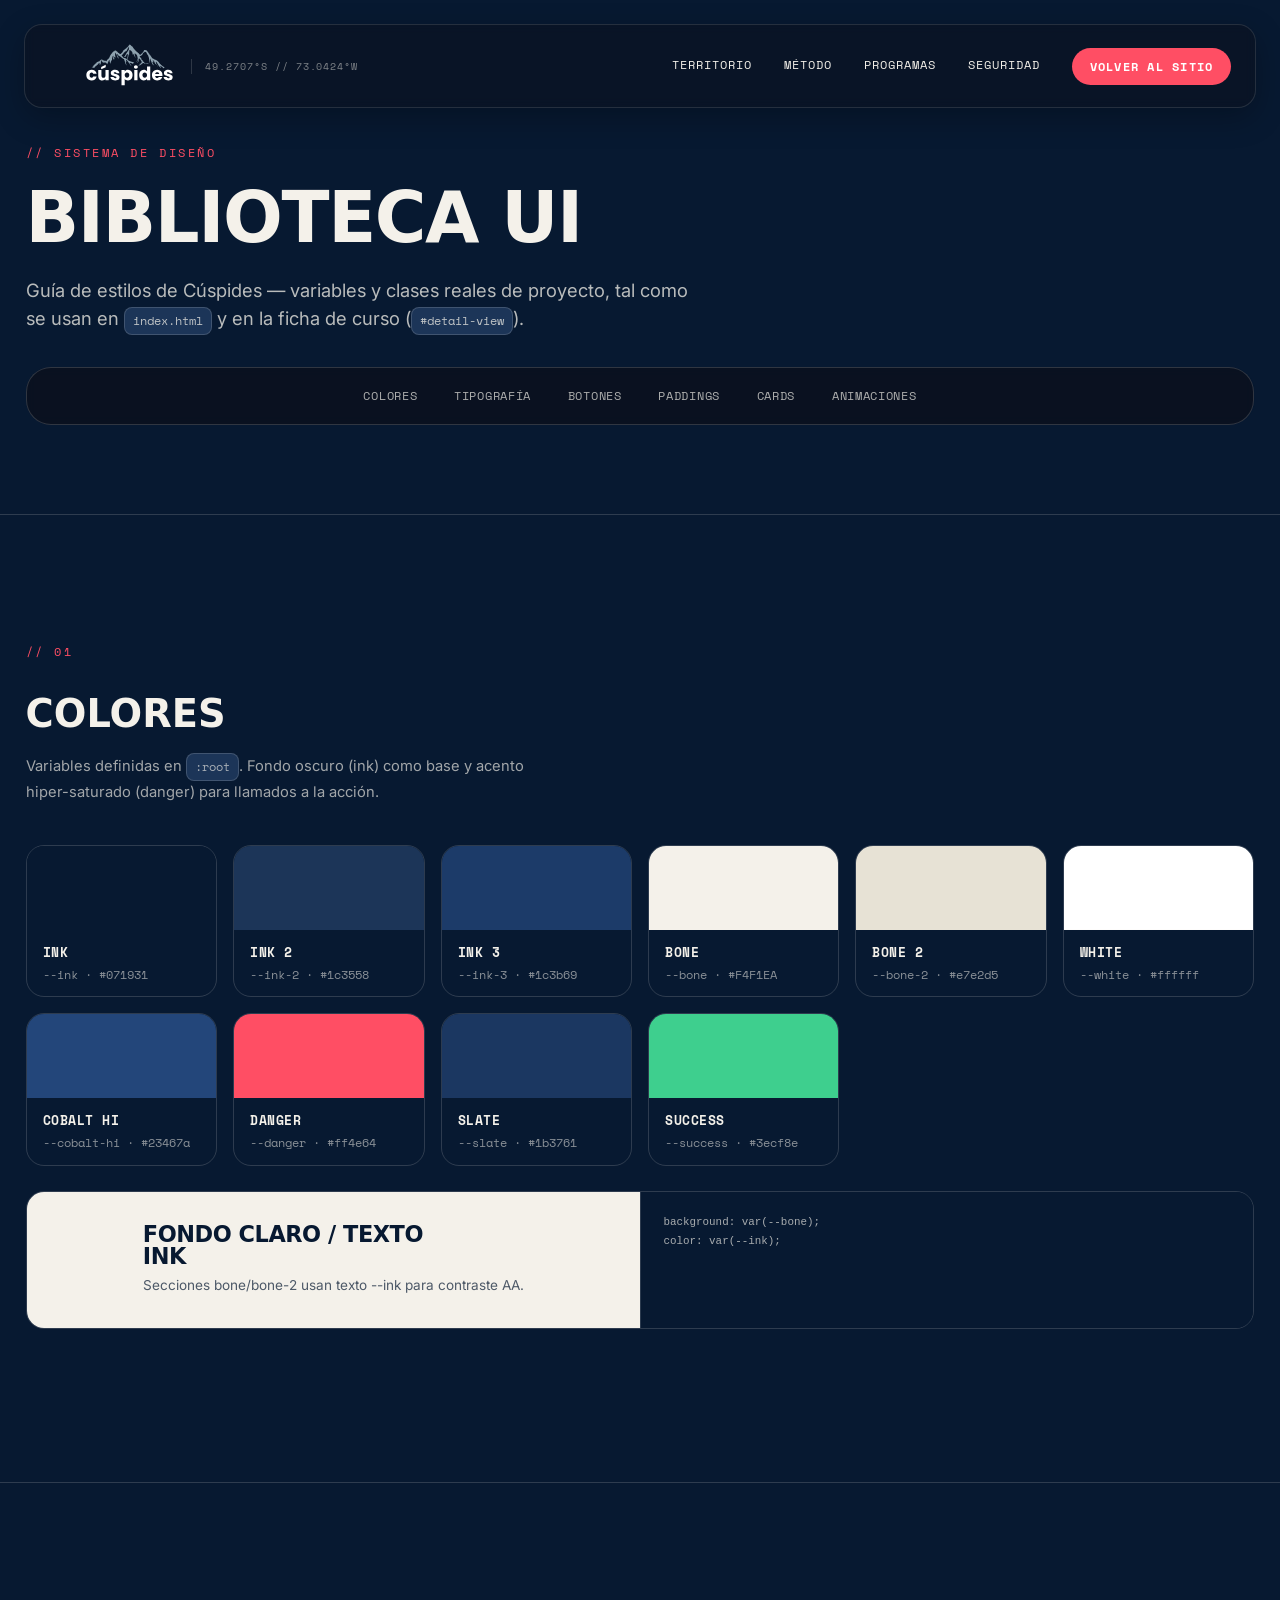
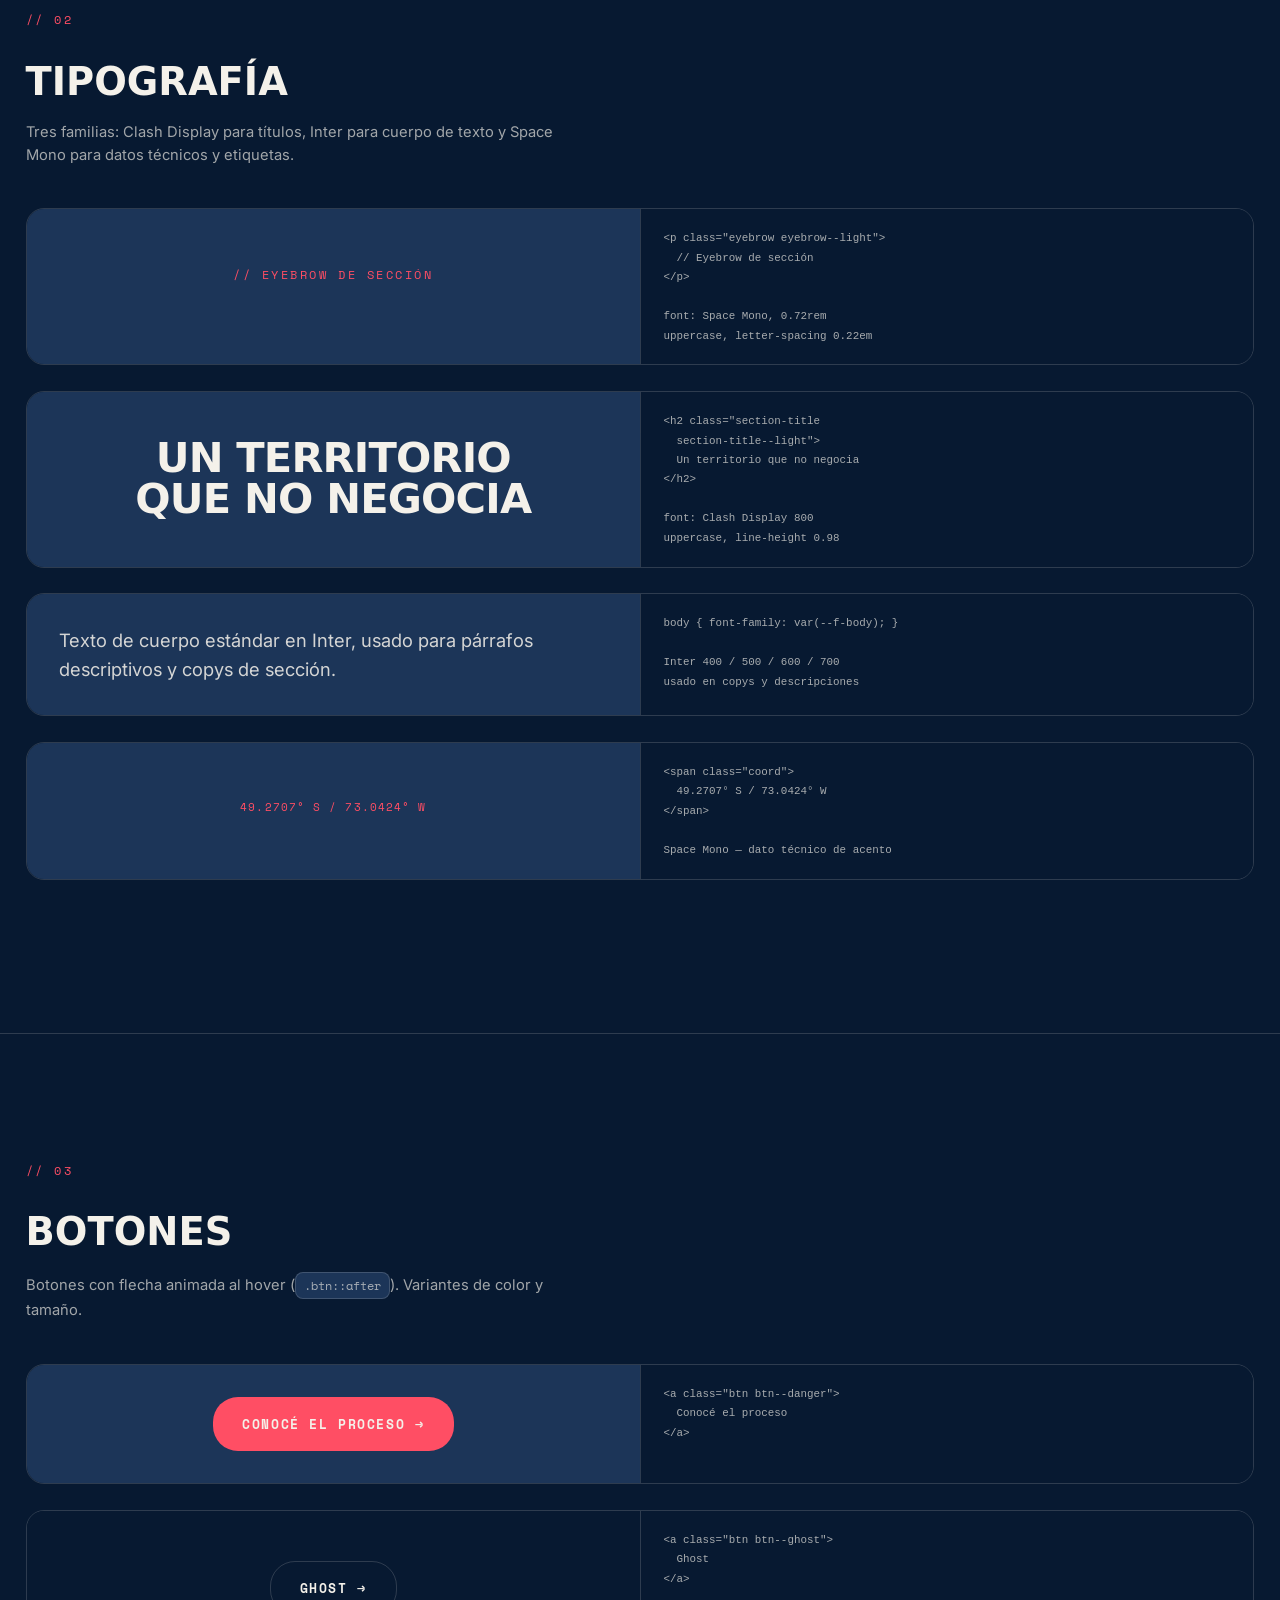
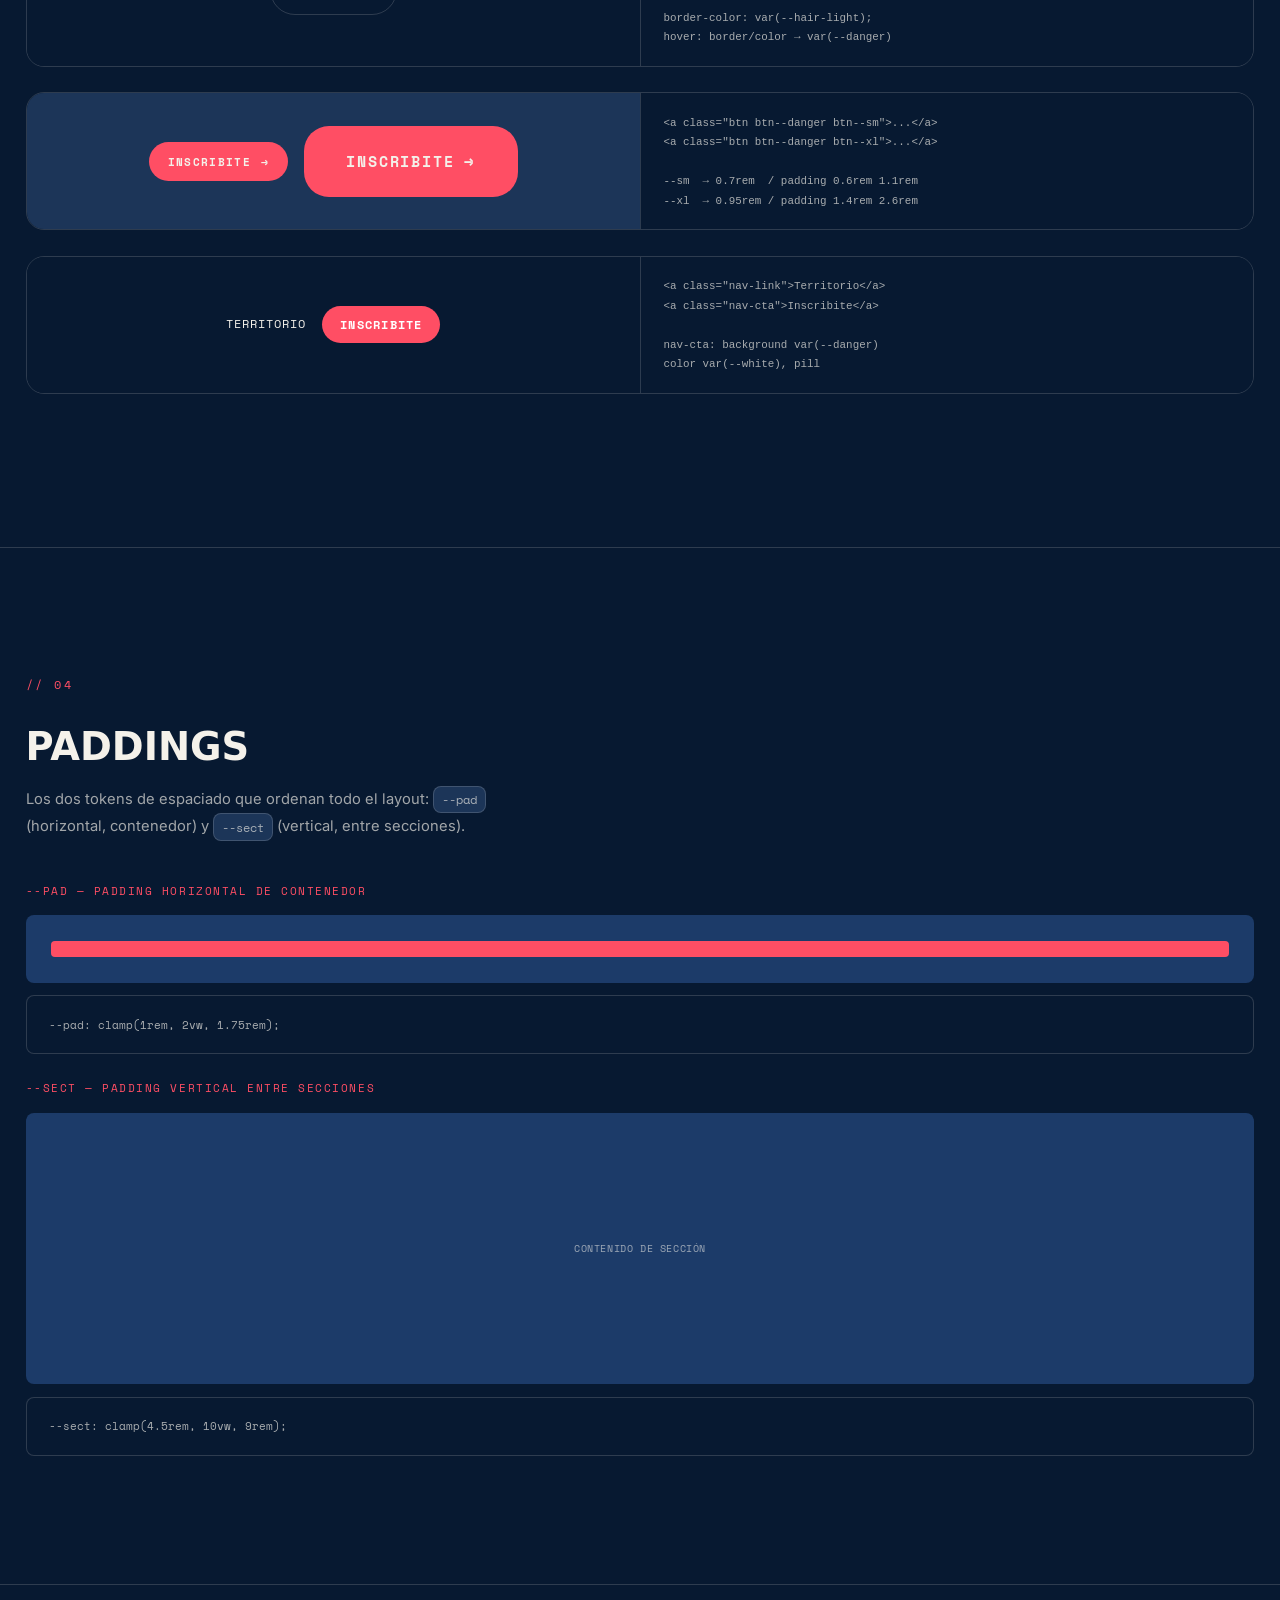
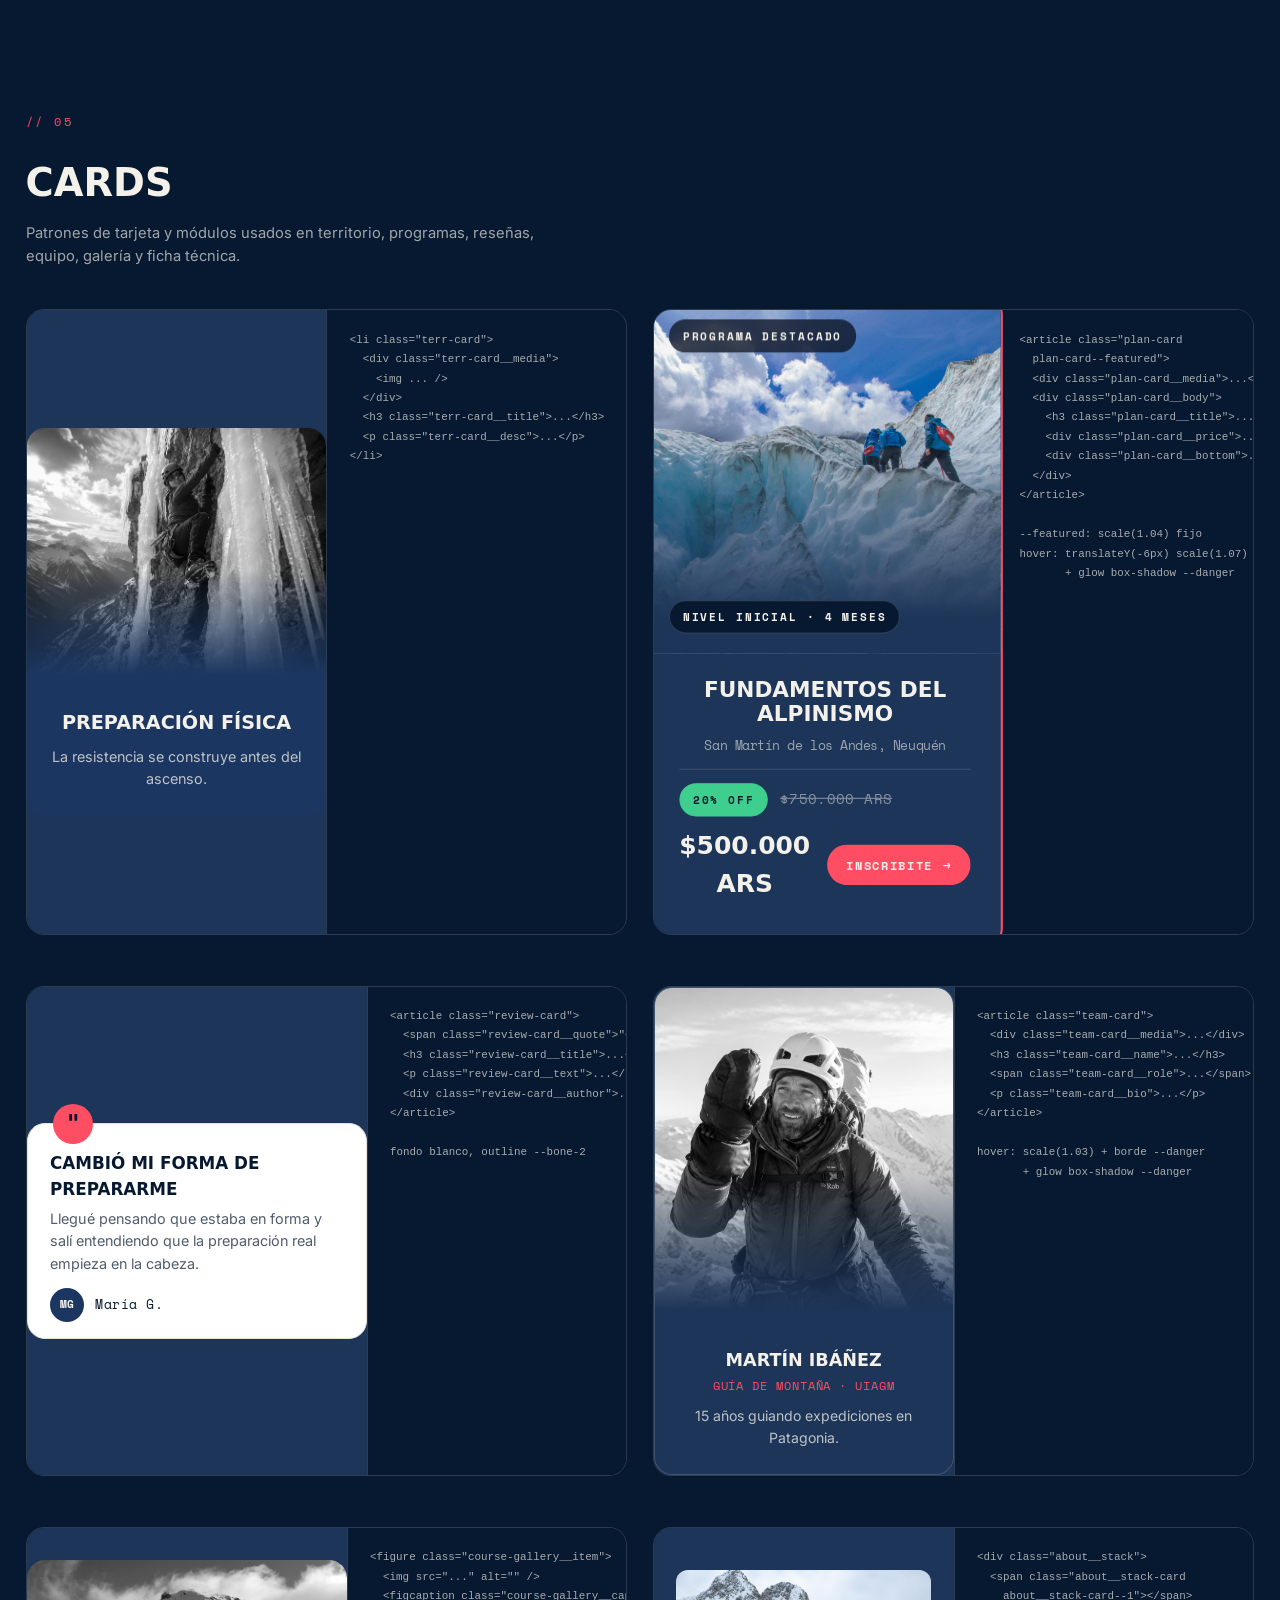
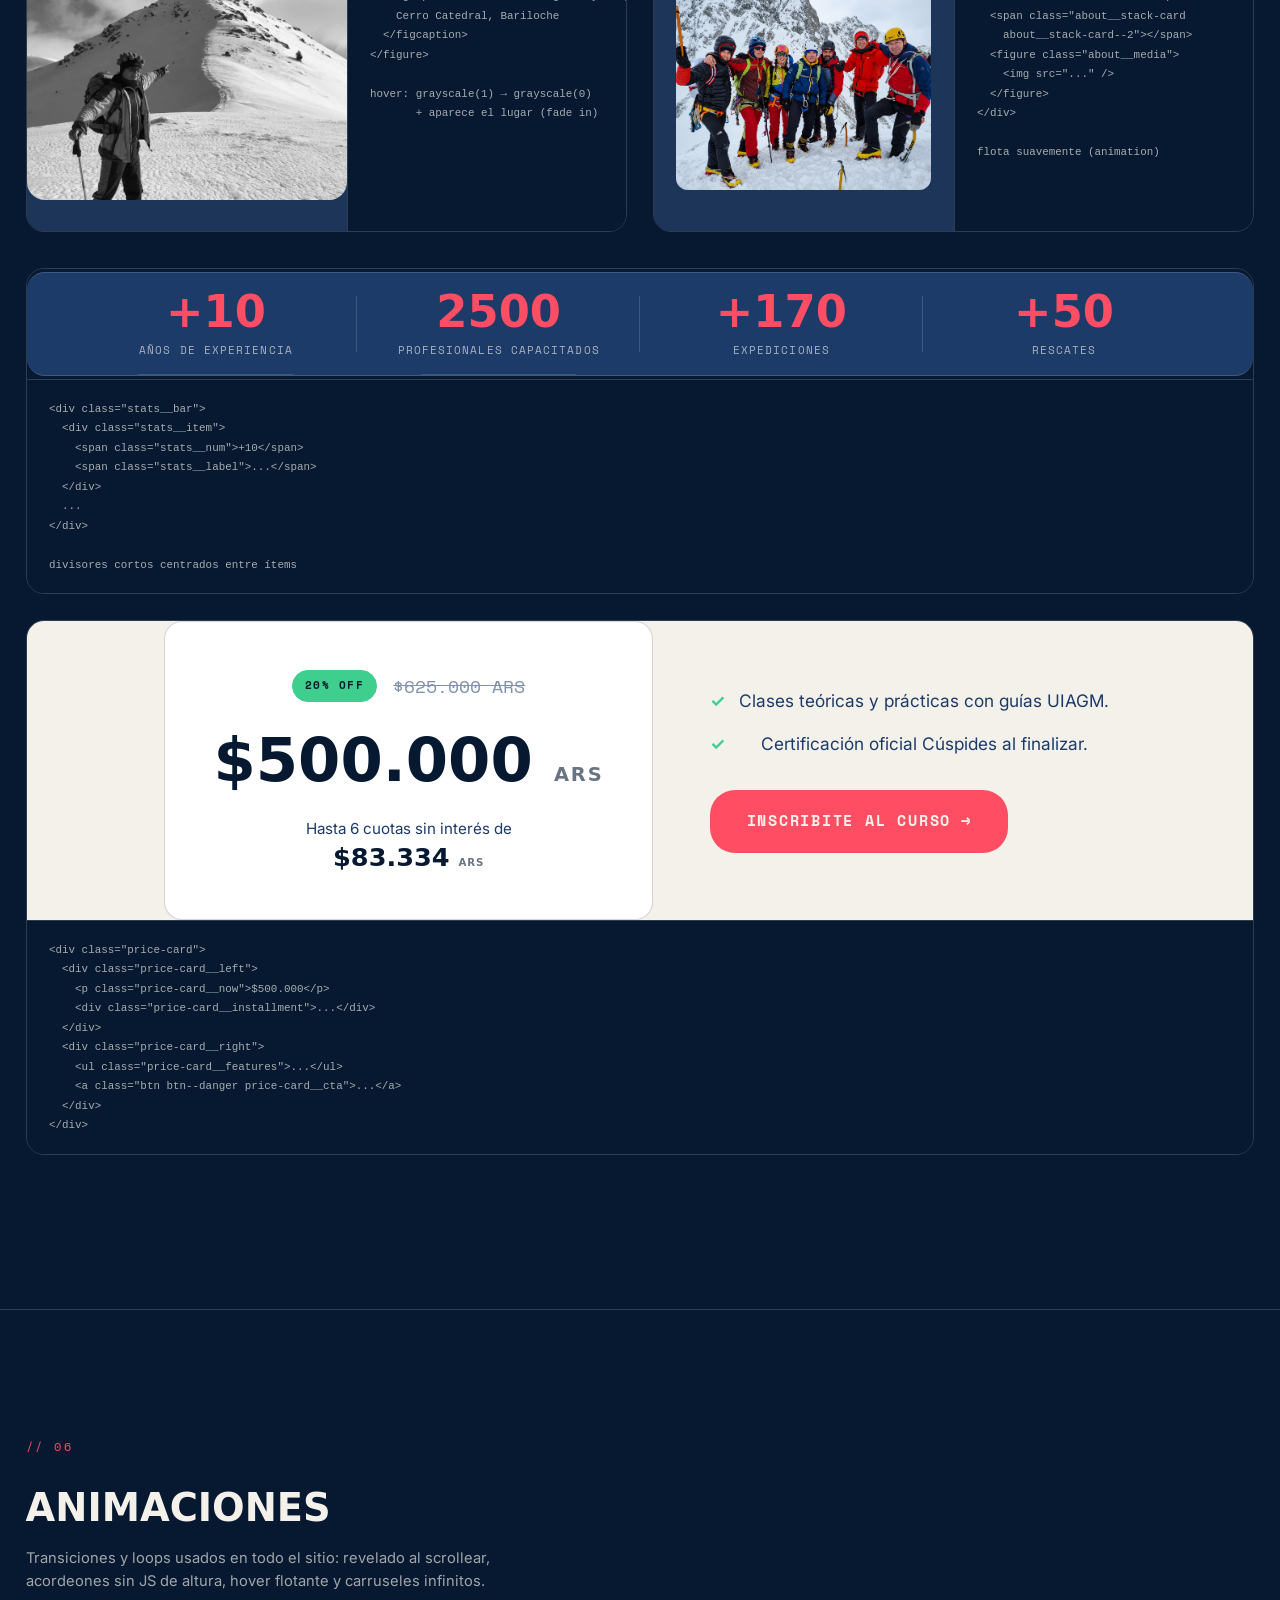
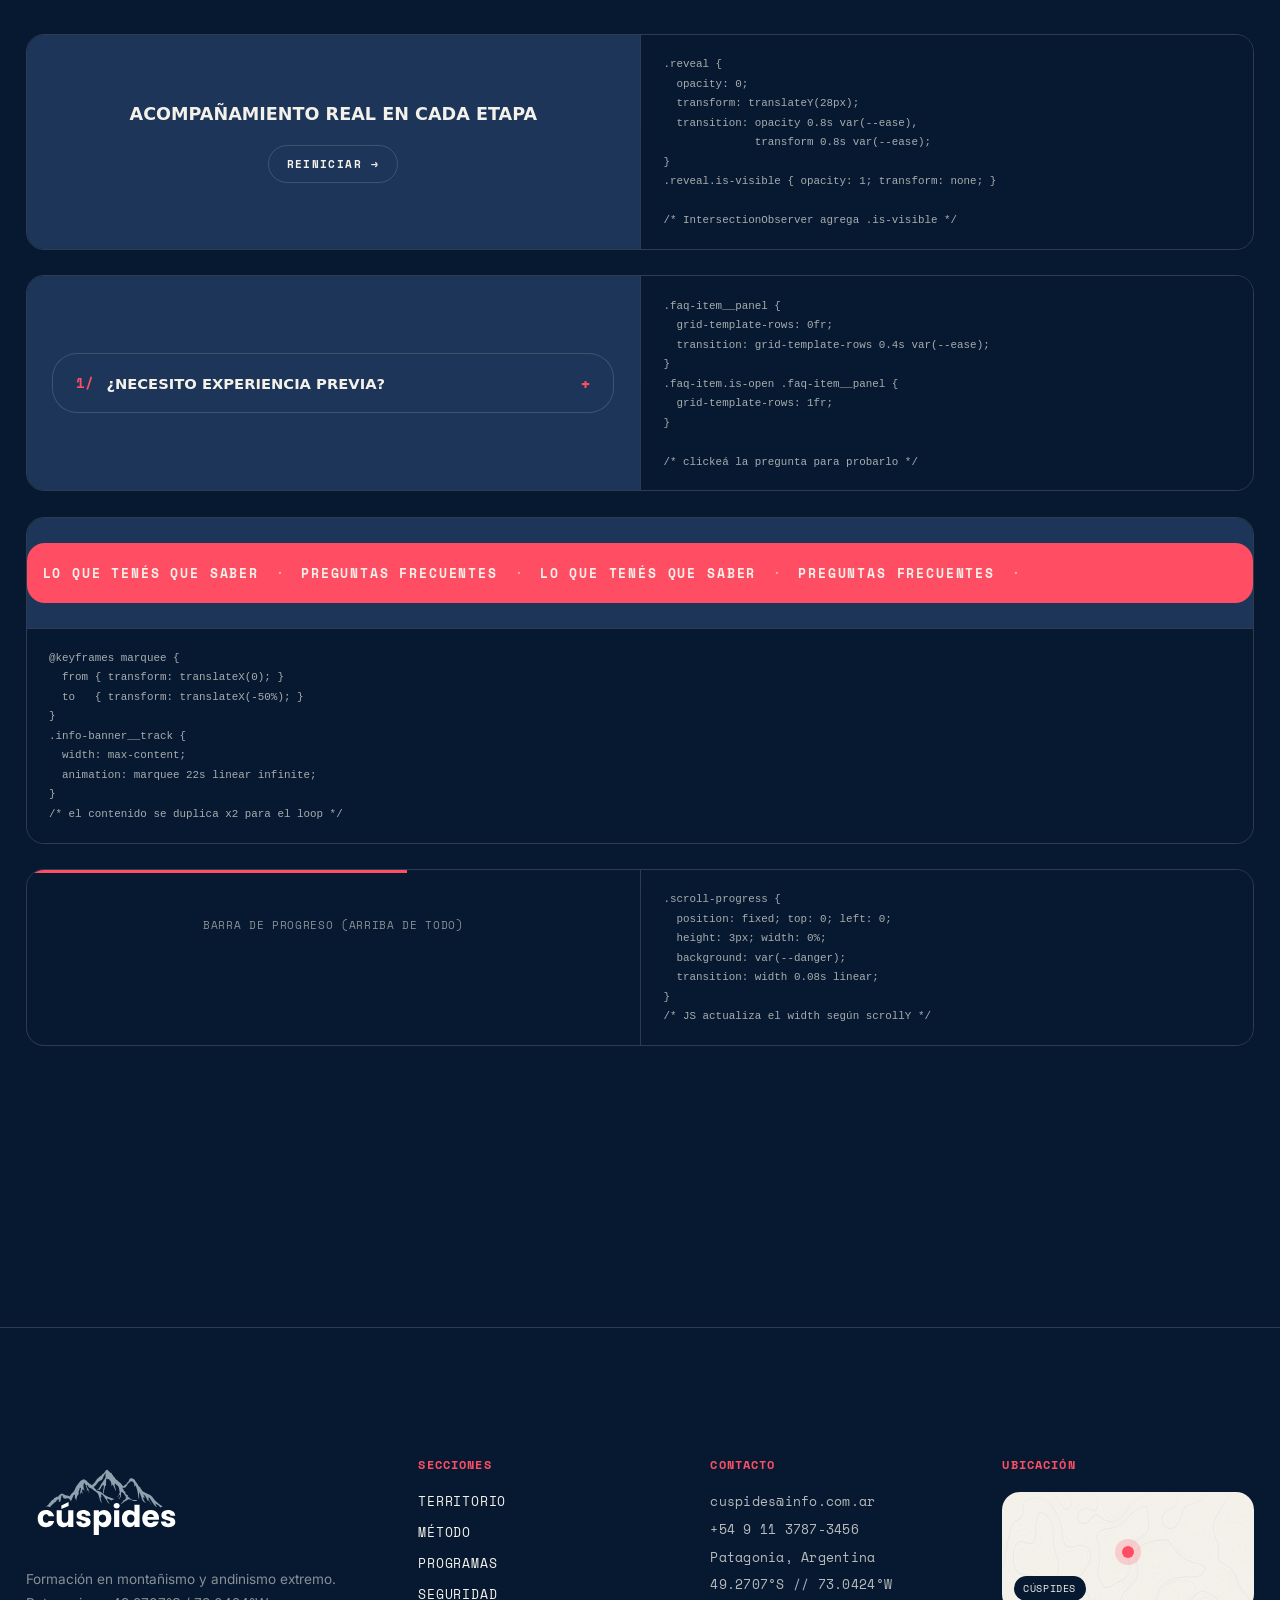
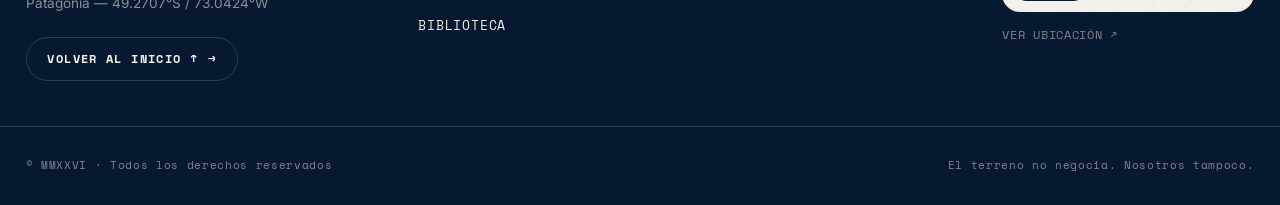
==== commit 849503bb: "Actualizar sitio: nuevas imagenes y ajustes de estilos Co-Authored-By: Claude Sonnet 5 <noreply@anth" ====
--- a/biblioteca.html
+++ b/biblioteca.html
@@ -25,13 +25,28 @@
   <style>
     .lib-main { position: relative; z-index: 1; padding-top: clamp(7rem, 16vh, 9rem); padding-bottom: var(--sect); }
 
-    .lib-intro { padding-bottom: var(--sect); }
+    .lib-intro { padding-bottom: calc(var(--sect) * 0.7); }
     .lib-intro__title {
       font-family: var(--f-display); font-weight: 800; text-transform: uppercase;
       font-size: clamp(2.2rem, 7vw, 4.4rem); line-height: 0.98; letter-spacing: -0.02em;
       margin: 0.6rem 0 1.4rem; color: var(--bone);
     }
     .lib-intro__sub { max-width: 56ch; font-size: clamp(1rem, 2vw, 1.15rem); color: rgba(244,241,234,0.75); }
+
+    /* Nav de pestañas fija, estilo "kit UI" */
+    .lib-tabs {
+      position: sticky; top: clamp(4.5rem, 10vh, 6rem); z-index: 20;
+      display: flex; flex-wrap: wrap; justify-content: center; gap: 0.5rem; margin-top: 2rem;
+      padding: 0.7rem; background: rgba(11, 17, 30, 0.85);
+      backdrop-filter: blur(6px); -webkit-backdrop-filter: blur(6px);
+      border: 1px solid var(--hair-light); border-radius: var(--radius-btn);
+    }
+    .lib-tabs a {
+      font-family: var(--f-mono); font-size: 0.72rem; letter-spacing: 0.06em; text-transform: uppercase;
+      padding: 0.5rem 0.9rem; border-radius: 999px; transition: background 0.3s, color 0.3s;
+      color: rgba(244, 241, 234, 0.7);
+    }
+    .lib-tabs a:hover { color: var(--bone); background: var(--ink-2); }
 
     .lib-section { padding-block: var(--sect); border-top: 1px solid var(--hair-light); }
     .lib-section__head { margin-bottom: 2.6rem; }
@@ -41,7 +56,7 @@
     }
     .lib-section__desc { font-size: 0.92rem; color: rgba(244,241,234,0.65); max-width: 60ch; }
 
-    .lib-block { margin-bottom: 2.8rem; }
+    .lib-block { margin-bottom: 1.6rem; }
     .lib-block:last-child { margin-bottom: 0; }
     .lib-block__label {
       font-family: var(--f-mono); font-size: 0.68rem; letter-spacing: 0.14em; text-transform: uppercase;
@@ -59,14 +74,47 @@
     /* Fila de ejemplos flex */
     .lib-row { display: flex; flex-wrap: wrap; gap: 1rem; align-items: center; }
 
-    /* Tabla de referencia de tipografía */
-    .lib-type-sample { border: 1px solid var(--hair-light); border-radius: var(--radius-card); padding: 1.6rem; margin-bottom: 1rem; }
-    .lib-type-sample__meta { font-family: var(--f-mono); font-size: 0.66rem; letter-spacing: 0.08em; text-transform: uppercase; opacity: 0.55; margin-top: 0.8rem; }
-
-    /* Cuadrícula de tarjetas de ejemplo */
-    .lib-tarjetas-grid { display: grid; grid-template-columns: 1fr; gap: 1.8rem 2rem; }
-    .lib-cards-grid { display: grid; grid-template-columns: 1fr; gap: 1.6rem; }
-    .lib-mini-media { height: 200px; background: linear-gradient(135deg, var(--ink-2), #0b1220 60%, #060a14); }
+    /* Preview + código, patrón usado en toda la biblioteca */
+    .lib-example {
+      border: 1px solid var(--hair-light); border-radius: var(--radius-card);
+      overflow: hidden; margin-bottom: 1.6rem; display: grid; grid-template-columns: 1fr;
+    }
+    .lib-example__preview {
+      padding: 2rem; background: var(--ink-2);
+      display: flex; align-items: center; justify-content: center; flex-wrap: wrap; gap: 1rem;
+      min-height: 110px; text-align: center;
+    }
+    .lib-example__code {
+      margin: 0; padding: 1.2rem 1.4rem;
+      background: var(--ink); border-top: 1px solid var(--hair-light);
+      font-family: var(--f-mono); font-size: 0.68rem; line-height: 1.7;
+      color: rgba(244, 241, 234, 0.68);
+      overflow-x: auto; white-space: pre;
+    }
+    .lib-example--wide .lib-example__preview { padding: 2.4rem 1.4rem; }
+
+    /* Cuadrícula 2 columnas para tarjetas/ejemplos compactos */
+    .lib-grid-2 { display: grid; grid-template-columns: 1fr; gap: 0; }
+
+    .lib-mini-media { height: 100%; min-height: 160px; background: linear-gradient(135deg, var(--ink-3), #0b1220 60%, #060a14); }
+
+    /* Paddings */
+    .lib-padding-demo { background: var(--ink-3); border-radius: 8px; }
+    .lib-padding-demo__x { padding: clamp(1rem, 2vw, 1.75rem); }
+    .lib-padding-demo__x-fill { height: 16px; background: var(--danger); border-radius: 4px; }
+    .lib-padding-demo__y { padding: clamp(4.5rem, 10vw, 9rem) 0; display: flex; align-items: center; justify-content: center; }
+    .lib-padding-demo__y-fill { width: 70%; height: 3px; background: var(--danger); }
+    .lib-padding-demo__tag {
+      font-family: var(--f-mono); font-size: 0.62rem; letter-spacing: 0.06em; text-transform: uppercase;
+      color: var(--bone); opacity: 0.6;
+    }
+
+    /* Demo de reveal (scroll) reproducible a demanda */
+    .lib-reveal-demo {
+      opacity: 0; transform: translateY(28px);
+      transition: opacity 0.8s var(--ease), transform 0.8s var(--ease);
+    }
+    .lib-reveal-demo.is-visible { opacity: 1; transform: translateY(0); }
 
     /* Tabla de código de clases */
     .lib-code {
@@ -85,7 +133,13 @@
 
     @media (min-width: 720px) {
       .lib-swatches { grid-template-columns: repeat(4, 1fr); }
-      .lib-tarjetas-grid { grid-template-columns: 1fr 1fr; }
+      .lib-grid-2 { grid-template-columns: 1fr 1fr; gap: 1.6rem; }
+    }
+    @media (min-width: 900px) {
+      .lib-example { grid-template-columns: 1fr 1fr; }
+      .lib-example__code { border-top: none; border-left: 1px solid var(--hair-light); }
+      .lib-example--wide { grid-template-columns: 1fr; }
+      .lib-example--wide .lib-example__code { border-left: none; border-top: 1px solid var(--hair-light); }
     }
     @media (min-width: 1024px) {
       .lib-swatches { grid-template-columns: repeat(6, 1fr); }
@@ -139,24 +193,18 @@
 
     <section class="lib-intro container">
       <p class="eyebrow eyebrow--light">// Sistema de diseño</p>
-      <h1 class="lib-intro__title">Biblioteca de<br />componentes UI</h1>
+      <h1 class="lib-intro__title">Biblioteca UI</h1>
       <p class="lib-intro__sub">
-        Referencia visual de los estilos, colores, tipografías y componentes reutilizados
-        a lo largo del sitio de Cúspides. Cada elemento usa las mismas clases definidas en
-        <span class="lib-code">styles.css</span>.
+        Guía de estilos de Cúspides — variables y clases reales de proyecto, tal como se usan en
+        <span class="lib-code">index.html</span> y en la ficha de curso (<span class="lib-code">#detail-view</span>).
       </p>
-      <nav class="lib-toc" aria-label="Índice de la biblioteca">
+      <nav class="lib-tabs" aria-label="Índice de la biblioteca">
         <a href="#lib-colores">Colores</a>
         <a href="#lib-tipografia">Tipografía</a>
         <a href="#lib-botones">Botones</a>
-        <a href="#lib-badges">Badges</a>
-        <a href="#lib-tarjetas">Tarjetas</a>
-        <a href="#lib-stats">Barra de stats</a>
-        <a href="#lib-faq">Acordeón / FAQ</a>
-        <a href="#lib-banner">Banner marquee</a>
-        <a href="#lib-precio">Módulo de precio</a>
-        <a href="#lib-nav">Navegación</a>
-        <a href="#lib-footer">Footer</a>
+        <a href="#lib-paddings">Paddings</a>
+        <a href="#lib-cards">Cards</a>
+        <a href="#lib-animaciones">Animaciones</a>
       </nav>
     </section>
 
@@ -164,7 +212,7 @@
     <section class="lib-section container" id="lib-colores">
       <div class="lib-section__head">
         <p class="eyebrow eyebrow--light">// 01</p>
-        <h2 class="lib-section__title">Paleta de colores</h2>
+        <h2 class="lib-section__title">Colores</h2>
         <p class="lib-section__desc">Variables definidas en <span class="lib-code">:root</span>. Fondo oscuro (ink) como base y acento hiper-saturado (danger) para llamados a la acción.</p>
       </div>
       <div class="lib-swatches">
@@ -208,6 +256,16 @@
           <div class="lib-swatch__fill" style="background: var(--success);"></div>
           <div class="lib-swatch__meta"><span class="lib-swatch__name">Success</span><span class="lib-swatch__hex">--success · #3ecf8e</span></div>
         </div>
+      </div>
+      <div class="lib-example" style="margin-top: 1.6rem;">
+        <div class="lib-example__preview" style="background: var(--bone); color: var(--ink);">
+          <div style="text-align: left;">
+            <p class="section-title" style="font-size: 1.4rem; margin-bottom: 0.4rem;">Fondo claro / texto ink</p>
+            <p style="font-size: 0.85rem; opacity: 0.7;">Secciones bone/bone-2 usan texto --ink para contraste AA.</p>
+          </div>
+        </div>
+        <pre class="lib-example__code"><code>background: var(--bone);
+color: var(--ink);</code></pre>
       </div>
     </section>
 
@@ -219,26 +277,52 @@
         <p class="lib-section__desc">Tres familias: Clash Display para títulos, Inter para cuerpo de texto y Space Mono para datos técnicos y etiquetas.</p>
       </div>
 
-      <div class="lib-type-sample">
-        <p class="eyebrow eyebrow--light">Eyebrow</p>
-        <div class="lib-type-sample__meta">.eyebrow — Space Mono, 0.72rem, mayúsculas, letter-spacing 0.22em</div>
-      </div>
-
-      <div class="lib-type-sample">
-        <h3 class="section-title section-title--light" style="font-size: clamp(1.8rem, 5vw, 3rem);">Section title</h3>
-        <div class="lib-type-sample__meta">.section-title — Clash Display 800, mayúsculas, line-height 0.98</div>
-      </div>
-
-      <div class="lib-type-sample">
-        <p style="font-size: clamp(1rem, 2vw, 1.15rem); color: rgba(244,241,234,0.85); max-width: 46ch;">
-          Texto de cuerpo estándar en Inter, usado para párrafos descriptivos y copys de sección.
-        </p>
-        <div class="lib-type-sample__meta">body — Inter 400/500/600/700</div>
-      </div>
-
-      <div class="lib-type-sample">
-        <span class="coord">49.2707° S / 73.0424° W</span>
-        <div class="lib-type-sample__meta">.coord — Space Mono, dato técnico de acento</div>
+      <div class="lib-example">
+        <div class="lib-example__preview">
+          <p class="eyebrow eyebrow--light">// Eyebrow de sección</p>
+        </div>
+        <pre class="lib-example__code"><code>&lt;p class="eyebrow eyebrow--light"&gt;
+  // Eyebrow de sección
+&lt;/p&gt;
+
+font: Space Mono, 0.72rem
+uppercase, letter-spacing 0.22em</code></pre>
+      </div>
+
+      <div class="lib-example">
+        <div class="lib-example__preview">
+          <h3 class="section-title section-title--light" style="font-size: clamp(1.6rem, 5vw, 2.6rem);">Un territorio<br />que no negocia</h3>
+        </div>
+        <pre class="lib-example__code"><code>&lt;h2 class="section-title
+  section-title--light"&gt;
+  Un territorio que no negocia
+&lt;/h2&gt;
+
+font: Clash Display 800
+uppercase, line-height 0.98</code></pre>
+      </div>
+
+      <div class="lib-example">
+        <div class="lib-example__preview" style="text-align: left;">
+          <p style="font-size: clamp(1rem, 2vw, 1.15rem); color: rgba(244,241,234,0.85); max-width: 46ch;">
+            Texto de cuerpo estándar en Inter, usado para párrafos descriptivos y copys de sección.
+          </p>
+        </div>
+        <pre class="lib-example__code"><code>body { font-family: var(--f-body); }
+
+Inter 400 / 500 / 600 / 700
+usado en copys y descripciones</code></pre>
+      </div>
+
+      <div class="lib-example">
+        <div class="lib-example__preview">
+          <span class="coord">49.2707° S / 73.0424° W</span>
+        </div>
+        <pre class="lib-example__code"><code>&lt;span class="coord"&gt;
+  49.2707° S / 73.0424° W
+&lt;/span&gt;
+
+Space Mono — dato técnico de acento</code></pre>
       </div>
     </section>
 
@@ -249,260 +333,388 @@
         <h2 class="lib-section__title">Botones</h2>
         <p class="lib-section__desc">Botones con flecha animada al hover (<span class="lib-code">.btn::after</span>). Variantes de color y tamaño.</p>
       </div>
-      <div class="lib-block">
-        <span class="lib-block__label">Variantes</span>
-        <div class="lib-row">
+
+      <div class="lib-example">
+        <div class="lib-example__preview">
           <a href="#" class="btn btn--danger" onclick="return false;">Conocé el proceso</a>
+        </div>
+        <pre class="lib-example__code"><code>&lt;a class="btn btn--danger"&gt;
+  Conocé el proceso
+&lt;/a&gt;</code></pre>
+      </div>
+
+      <div class="lib-example">
+        <div class="lib-example__preview" style="background: var(--ink);">
           <a href="#" class="btn btn--ghost" onclick="return false;">Ghost</a>
-          <a href="#" class="btn btn--ghost-light" onclick="return false;">Ghost light</a>
-        </div>
-      </div>
-      <div class="lib-block">
-        <span class="lib-block__label">Tamaños</span>
-        <div class="lib-row">
+        </div>
+        <pre class="lib-example__code"><code>&lt;a class="btn btn--ghost"&gt;
+  Ghost
+&lt;/a&gt;
+
+border-color: var(--hair-light);
+hover: border/color → var(--danger)</code></pre>
+      </div>
+
+      <div class="lib-example">
+        <div class="lib-example__preview">
           <a href="#" class="btn btn--danger btn--sm" onclick="return false;">Inscribite</a>
-          <a href="#" class="btn btn--danger" onclick="return false;">Conocé el proceso</a>
           <a href="#" class="btn btn--danger btn--xl" onclick="return false;">Inscribite</a>
         </div>
-      </div>
-      <div class="lib-block">
-        <span class="lib-block__label">Clases</span>
-        <div class="lib-row">
-          <span class="lib-code">.btn.btn--danger</span>
-          <span class="lib-code">.btn.btn--ghost</span>
-          <span class="lib-code">.btn.btn--ghost-light</span>
-          <span class="lib-code">.btn.btn--sm</span>
-          <span class="lib-code">.btn.btn--xl</span>
-        </div>
+        <pre class="lib-example__code"><code>&lt;a class="btn btn--danger btn--sm"&gt;...&lt;/a&gt;
+&lt;a class="btn btn--danger btn--xl"&gt;...&lt;/a&gt;
+
+--sm  → 0.7rem  / padding 0.6rem 1.1rem
+--xl  → 0.95rem / padding 1.4rem 2.6rem</code></pre>
+      </div>
+
+      <div class="lib-example">
+        <div class="lib-example__preview" style="background: var(--ink);">
+          <a href="#" class="nav-link" onclick="return false;">Territorio</a>
+          <a href="#" class="nav-cta" onclick="return false;">Inscribite</a>
+        </div>
+        <pre class="lib-example__code"><code>&lt;a class="nav-link"&gt;Territorio&lt;/a&gt;
+&lt;a class="nav-cta"&gt;Inscribite&lt;/a&gt;
+
+nav-cta: background var(--danger)
+color var(--white), pill</code></pre>
       </div>
     </section>
 
-    <!-- ///////////////// BADGES ///////////////// -->
-    <section class="lib-section container" id="lib-badges">
+    <!-- ///////////////// PADDINGS ///////////////// -->
+    <section class="lib-section container" id="lib-paddings">
       <div class="lib-section__head">
         <p class="eyebrow eyebrow--light">// 04</p>
-        <h2 class="lib-section__title">Badges</h2>
-        <p class="lib-section__desc">Etiquetas cortas usadas para estados, niveles y descuentos. Las variantes de precio y nivel usan <span class="lib-code">border-radius: var(--radius-btn)</span> (pill).</p>
-      </div>
-      <div class="lib-row">
-        <span class="badge badge--danger">APORTÁ A LA CAUSA</span>
-        <span class="badge badge--outline">NIVEL: INICIAL</span>
-        <span class="badge badge--success" style="border-radius: var(--radius-btn);">20% OFF</span>
-        <span class="badge" style="background: var(--ink); color: var(--bone); border-radius: var(--radius-btn);">Nivel Inicial · 4 meses</span>
+        <h2 class="lib-section__title">Paddings</h2>
+        <p class="lib-section__desc">Los dos tokens de espaciado que ordenan todo el layout: <span class="lib-code">--pad</span> (horizontal, contenedor) y <span class="lib-code">--sect</span> (vertical, entre secciones).</p>
+      </div>
+
+      <div class="lib-block">
+        <span class="lib-block__label">--pad — padding horizontal de contenedor</span>
+        <div class="lib-padding-demo">
+          <div class="lib-padding-demo__x">
+            <div class="lib-padding-demo__x-fill"></div>
+          </div>
+        </div>
+        <p class="lib-example__code" style="margin-top: 0.8rem; border: 1px solid var(--hair-light); border-radius: 8px;">--pad: clamp(1rem, 2vw, 1.75rem);</p>
+      </div>
+
+      <div class="lib-block">
+        <span class="lib-block__label">--sect — padding vertical entre secciones</span>
+        <div class="lib-padding-demo">
+          <div class="lib-padding-demo__y">
+            <span class="lib-padding-demo__tag">contenido de sección</span>
+          </div>
+        </div>
+        <p class="lib-example__code" style="margin-top: 0.8rem; border: 1px solid var(--hair-light); border-radius: 8px;">--sect: clamp(4.5rem, 10vw, 9rem);</p>
       </div>
     </section>
 
-    <!-- ///////////////// TARJETAS ///////////////// -->
-    <section class="lib-section container" id="lib-tarjetas">
+    <!-- ///////////////// CARDS ///////////////// -->
+    <section class="lib-section container" id="lib-cards">
       <div class="lib-section__head">
         <p class="eyebrow eyebrow--light">// 05</p>
-        <h2 class="lib-section__title">Tarjetas</h2>
-        <p class="lib-section__desc">Distintos patrones de tarjeta usados en territorio, programas, reseñas y ficha técnica.</p>
-      </div>
-
-      <div class="lib-tarjetas-grid">
-
-      <div class="lib-block">
-        <span class="lib-block__label">Terr-card (territorio)</span>
-        <div class="lib-cards-grid">
-          <div class="terr-card" style="width: 100%;">
-            <div class="terr-card__media"><div class="lib-mini-media"></div></div>
-            <h3 class="terr-card__title">Preparación física</h3>
-            <p class="terr-card__desc">La resistencia se construye mucho antes de afrontar el ascenso.</p>
-          </div>
-        </div>
-      </div>
-
-      <div class="lib-block">
-        <span class="lib-block__label">Plan-card (programas)</span>
-        <div class="lib-cards-grid">
-          <article class="plan-card plan-card--featured">
-            <div class="plan-card__media">
-              <div class="lib-mini-media"></div>
-              <span class="badge plan-card__featured-tag">PROGRAMA DESTACADO</span>
-              <span class="badge badge--outline plan-card__level">Nivel Inicial · 4 meses</span>
-            </div>
-            <div class="plan-card__body">
-              <h3 class="plan-card__title">Fundamentos del Alpinismo</h3>
-              <p class="plan-card__location">San Martín de los Andes, Neuquén</p>
-              <div class="plan-card__price">
+        <h2 class="lib-section__title">Cards</h2>
+        <p class="lib-section__desc">Patrones de tarjeta y módulos usados en territorio, programas, reseñas, equipo, galería y ficha técnica.</p>
+      </div>
+
+      <div class="lib-grid-2">
+        <div class="lib-example">
+          <div class="lib-example__preview" style="padding: 0;">
+            <div class="terr-card" style="width: 100%;">
+              <div class="terr-card__media"><img src="assets/img/andinista-en-altura.png" alt="" /></div>
+              <h3 class="terr-card__title">Preparación física</h3>
+              <p class="terr-card__desc">La resistencia se construye antes del ascenso.</p>
+            </div>
+          </div>
+          <pre class="lib-example__code"><code>&lt;li class="terr-card"&gt;
+  &lt;div class="terr-card__media"&gt;
+    &lt;img ... /&gt;
+  &lt;/div&gt;
+  &lt;h3 class="terr-card__title"&gt;...&lt;/h3&gt;
+  &lt;p class="terr-card__desc"&gt;...&lt;/p&gt;
+&lt;/li&gt;</code></pre>
+        </div>
+
+        <div class="lib-example">
+          <div class="lib-example__preview" style="padding: 0;">
+            <article class="plan-card plan-card--featured">
+              <div class="plan-card__media">
+                <img src="assets/img/hero-detalle.jpg" alt="" />
+                <span class="badge plan-card__featured-tag">PROGRAMA DESTACADO</span>
+                <span class="badge badge--outline plan-card__level">Nivel Inicial · 4 meses</span>
+              </div>
+              <div class="plan-card__body">
+                <h3 class="plan-card__title">Fundamentos del Alpinismo</h3>
+                <p class="plan-card__location">San Martín de los Andes, Neuquén</p>
+                <div class="plan-card__price">
+                  <span class="badge badge--success">20% OFF</span>
+                  <span class="plan-card__old">$750.000 ARS</span>
+                </div>
+                <div class="plan-card__bottom">
+                  <span class="plan-card__now">$500.000 ARS</span>
+                  <span class="btn btn--danger btn--sm plan-card__cta">Inscribite</span>
+                </div>
+              </div>
+            </article>
+          </div>
+          <pre class="lib-example__code"><code>&lt;article class="plan-card
+  plan-card--featured"&gt;
+  &lt;div class="plan-card__media"&gt;...&lt;/div&gt;
+  &lt;div class="plan-card__body"&gt;
+    &lt;h3 class="plan-card__title"&gt;...&lt;/h3&gt;
+    &lt;div class="plan-card__price"&gt;...&lt;/div&gt;
+    &lt;div class="plan-card__bottom"&gt;...&lt;/div&gt;
+  &lt;/div&gt;
+&lt;/article&gt;
+
+--featured: scale(1.04) fijo
+hover: translateY(-6px) scale(1.07)
+       + glow box-shadow --danger</code></pre>
+        </div>
+
+        <div class="lib-example">
+          <div class="lib-example__preview" style="padding: 0;">
+            <article class="review-card">
+              <span class="review-card__quote" aria-hidden="true">"</span>
+              <h3 class="review-card__title">Cambió mi forma de prepararme</h3>
+              <p class="review-card__text">Llegué pensando que estaba en forma y salí entendiendo que la preparación real empieza en la cabeza.</p>
+              <div class="review-card__author">
+                <span class="review-card__avatar" aria-hidden="true">MG</span>
+                <span class="review-card__name">María G.</span>
+              </div>
+            </article>
+          </div>
+          <pre class="lib-example__code"><code>&lt;article class="review-card"&gt;
+  &lt;span class="review-card__quote"&gt;"&lt;/span&gt;
+  &lt;h3 class="review-card__title"&gt;...&lt;/h3&gt;
+  &lt;p class="review-card__text"&gt;...&lt;/p&gt;
+  &lt;div class="review-card__author"&gt;...&lt;/div&gt;
+&lt;/article&gt;
+
+fondo blanco, outline --bone-2</code></pre>
+        </div>
+
+        <div class="lib-example">
+          <div class="lib-example__preview" style="padding: 0;">
+            <article class="team-card">
+              <div class="team-card__media"><img src="assets/img/inst2.png" alt="" /></div>
+              <h3 class="team-card__name">Martín Ibáñez</h3>
+              <span class="team-card__role">Guía de montaña · UIAGM</span>
+              <p class="team-card__bio">15 años guiando expediciones en Patagonia.</p>
+            </article>
+          </div>
+          <pre class="lib-example__code"><code>&lt;article class="team-card"&gt;
+  &lt;div class="team-card__media"&gt;...&lt;/div&gt;
+  &lt;h3 class="team-card__name"&gt;...&lt;/h3&gt;
+  &lt;span class="team-card__role"&gt;...&lt;/span&gt;
+  &lt;p class="team-card__bio"&gt;...&lt;/p&gt;
+&lt;/article&gt;
+
+hover: scale(1.03) + borde --danger
+       + glow box-shadow --danger</code></pre>
+        </div>
+
+        <div class="lib-example">
+          <div class="lib-example__preview" style="padding: 0;">
+            <figure class="course-gallery__item" style="aspect-ratio: 4/3;">
+              <img src="assets/img/gal1.jpg" alt="" style="width:100%; height:100%; object-fit:cover;" />
+              <figcaption class="course-gallery__caption">Cerro Catedral, Bariloche</figcaption>
+            </figure>
+          </div>
+          <pre class="lib-example__code"><code>&lt;figure class="course-gallery__item"&gt;
+  &lt;img src="..." alt="" /&gt;
+  &lt;figcaption class="course-gallery__caption"&gt;
+    Cerro Catedral, Bariloche
+  &lt;/figcaption&gt;
+&lt;/figure&gt;
+
+hover: grayscale(1) → grayscale(0)
+       + aparece el lugar (fade in)</code></pre>
+        </div>
+
+
+        <div class="lib-example">
+          <div class="lib-example__preview" style="padding: 2.6rem 1.4rem;">
+            <div class="about__stack" style="max-width: 260px;">
+              <span class="about__stack-card about__stack-card--1" aria-hidden="true"></span>
+              <span class="about__stack-card about__stack-card--2" aria-hidden="true"></span>
+              <figure class="about__media" style="min-height: 0;"><img src="assets/img/nosotros.png" alt="" style="display:block; width:100%; height:220px; object-fit:cover;" /></figure>
+            </div>
+          </div>
+          <pre class="lib-example__code"><code>&lt;div class="about__stack"&gt;
+  &lt;span class="about__stack-card
+    about__stack-card--1"&gt;&lt;/span&gt;
+  &lt;span class="about__stack-card
+    about__stack-card--2"&gt;&lt;/span&gt;
+  &lt;figure class="about__media"&gt;
+    &lt;img src="..." /&gt;
+  &lt;/figure&gt;
+&lt;/div&gt;
+
+flota suavemente (animation)</code></pre>
+        </div>
+
+      </div>
+
+      <div class="lib-example lib-example--wide" style="margin-top: 0.6rem;">
+        <div class="lib-example__preview" style="padding: 0; background: var(--ink);">
+          <div class="stats__bar" style="width: 100%; border-radius: var(--radius-card); overflow: hidden;">
+            <div class="stats__item">
+              <span class="stats__num">+10</span>
+              <span class="stats__label">Años de experiencia</span>
+            </div>
+            <div class="stats__item">
+              <span class="stats__num">2500</span>
+              <span class="stats__label">Profesionales capacitados</span>
+            </div>
+            <div class="stats__item">
+              <span class="stats__num">+170</span>
+              <span class="stats__label">Expediciones</span>
+            </div>
+            <div class="stats__item">
+              <span class="stats__num">+50</span>
+              <span class="stats__label">Rescates</span>
+            </div>
+          </div>
+        </div>
+        <pre class="lib-example__code"><code>&lt;div class="stats__bar"&gt;
+  &lt;div class="stats__item"&gt;
+    &lt;span class="stats__num"&gt;+10&lt;/span&gt;
+    &lt;span class="stats__label"&gt;...&lt;/span&gt;
+  &lt;/div&gt;
+  ...
+&lt;/div&gt;
+
+divisores cortos centrados entre ítems</code></pre>
+      </div>
+
+      <div class="lib-example lib-example--wide">
+        <div class="lib-example__preview" style="padding: 0; background: var(--bone);">
+          <div class="price-card" style="width: 100%; max-width: none;">
+            <div class="price-card__left">
+              <div class="price-card__top">
                 <span class="badge badge--success">20% OFF</span>
-                <span class="plan-card__old">$750.000 ARS</span>
+                <span class="price-card__old">$625.000 ARS</span>
               </div>
-              <div class="plan-card__bottom">
-                <span class="plan-card__now">$500.000 ARS</span>
-                <span class="btn btn--danger btn--sm plan-card__cta">Inscribite</span>
+              <p class="price-card__now">$500.000 <small>ARS</small></p>
+              <div class="price-card__installment">
+                <p class="price-card__installment-label">Hasta 6 cuotas sin interés de</p>
+                <p class="price-card__installment-amount">$83.334 <small>ARS</small></p>
               </div>
             </div>
-          </article>
-        </div>
-      </div>
-
-      <div class="lib-block">
-        <span class="lib-block__label">Review-card (reseñas · fondo blanco / outline bone-2)</span>
-        <div class="lib-cards-grid">
-          <article class="review-card">
-            <span class="review-card__quote" aria-hidden="true">"</span>
-            <h3 class="review-card__title">Cambió mi forma de prepararme</h3>
-            <p class="review-card__text">Llegué pensando que estaba en forma y salí entendiendo que la preparación real empieza en la cabeza.</p>
-            <div class="review-card__author">
-              <span class="review-card__avatar" aria-hidden="true">MG</span>
-              <span class="review-card__name">María G.</span>
-            </div>
-          </article>
-        </div>
-      </div>
-
-      <div class="lib-block">
-        <span class="lib-block__label">Team-card (quiénes te forman)</span>
-        <div class="lib-cards-grid">
-          <article class="team-card">
-            <div class="team-card__media"><div class="lib-mini-media"></div></div>
-            <h3 class="team-card__name">Martín Ibáñez</h3>
-            <span class="team-card__role">Guía de montaña · UIAGM</span>
-            <p class="team-card__bio">15 años guiando expediciones en Patagonia.</p>
-          </article>
-        </div>
-      </div>
-
-      <div class="lib-block">
-        <span class="lib-block__label">Course-gallery-item (galería, hover a color)</span>
-        <div class="lib-cards-grid">
-          <figure class="course-gallery__item" style="aspect-ratio: 4/3;"><div class="lib-mini-media" style="height: 100%;"></div></figure>
-        </div>
-      </div>
-
-      <div class="lib-block">
-        <span class="lib-block__label">About-fact (etiquetas · Sobre nosotros)</span>
-        <div class="about__facts" style="max-width: 420px;">
-          <span class="about__fact">Oriundos de Bariloche</span>
-          <span class="about__fact">Fundado en 2016</span>
-        </div>
-      </div>
-
-      <div class="lib-block">
-        <span class="lib-block__label">About-stack (foto apilada · Sobre nosotros)</span>
-        <div class="about__stack" style="max-width: 320px;">
-          <span class="about__stack-card about__stack-card--1" aria-hidden="true"></span>
-          <span class="about__stack-card about__stack-card--2" aria-hidden="true"></span>
-          <figure class="about__media"><div class="lib-mini-media" style="height: 220px;"></div></figure>
-        </div>
-      </div>
-
+            <div class="price-card__right" style="background: var(--bone);">
+              <ul class="price-card__features">
+                <li>Clases teóricas y prácticas con guías UIAGM.</li>
+                <li>Certificación oficial Cúspides al finalizar.</li>
+              </ul>
+              <a href="#" class="btn btn--danger price-card__cta" onclick="return false;">Inscribite al curso</a>
+            </div>
+          </div>
+        </div>
+        <pre class="lib-example__code"><code>&lt;div class="price-card"&gt;
+  &lt;div class="price-card__left"&gt;
+    &lt;p class="price-card__now"&gt;$500.000&lt;/p&gt;
+    &lt;div class="price-card__installment"&gt;...&lt;/div&gt;
+  &lt;/div&gt;
+  &lt;div class="price-card__right"&gt;
+    &lt;ul class="price-card__features"&gt;...&lt;/ul&gt;
+    &lt;a class="btn btn--danger price-card__cta"&gt;...&lt;/a&gt;
+  &lt;/div&gt;
+&lt;/div&gt;</code></pre>
       </div>
     </section>
 
-    <!-- ///////////////// BARRA DE STATS ///////////////// -->
-    <section class="lib-section container" id="lib-stats">
+    <!-- ///////////////// ANIMACIONES ///////////////// -->
+    <section class="lib-section container" id="lib-animaciones">
       <div class="lib-section__head">
         <p class="eyebrow eyebrow--light">// 06</p>
-        <h2 class="lib-section__title">Barra de stats</h2>
-        <p class="lib-section__desc">Franja de números con divisores cortos centrados, usada en Home y en la ficha técnica del curso.</p>
-      </div>
-      <div class="stats__bar">
-        <div class="stats__item">
-          <span class="stats__num">+10</span>
-          <span class="stats__label">Años de experiencia</span>
-        </div>
-        <div class="stats__item">
-          <span class="stats__num">2500</span>
-          <span class="stats__label">Profesionales capacitados</span>
-        </div>
-        <div class="stats__item">
-          <span class="stats__num">+170</span>
-          <span class="stats__label">Expediciones realizadas</span>
-        </div>
-        <div class="stats__item">
-          <span class="stats__num">+50</span>
-          <span class="stats__label">Rescates realizados</span>
-        </div>
+        <h2 class="lib-section__title">Animaciones</h2>
+        <p class="lib-section__desc">Transiciones y loops usados en todo el sitio: revelado al scrollear, acordeones sin JS de altura, hover flotante y carruseles infinitos.</p>
+      </div>
+
+      <div class="lib-example">
+        <div class="lib-example__preview">
+          <div style="text-align: center;">
+            <p class="lib-reveal-demo" id="lib-reveal-box" style="font-family: var(--f-display); font-weight: 700; text-transform: uppercase; color: var(--bone); font-size: 1.1rem; margin-bottom: 1rem;">Acompañamiento real en cada etapa</p>
+            <button type="button" class="btn btn--ghost btn--sm" id="lib-reveal-btn">Reiniciar</button>
+          </div>
+        </div>
+        <pre class="lib-example__code"><code>.reveal {
+  opacity: 0;
+  transform: translateY(28px);
+  transition: opacity 0.8s var(--ease),
+              transform 0.8s var(--ease);
+}
+.reveal.is-visible { opacity: 1; transform: none; }
+
+/* IntersectionObserver agrega .is-visible */</code></pre>
+      </div>
+
+      <div class="lib-example">
+        <div class="lib-example__preview" style="padding: 1.6rem;">
+          <div class="faq-item" style="width: 100%;">
+            <button class="faq-item__q" type="button" aria-expanded="false">
+              <span class="faq-item__num">1/</span> ¿Necesito experiencia previa?
+              <span class="faq-item__icon" aria-hidden="true">+</span>
+            </button>
+            <div class="faq-item__panel">
+              <div class="faq-item__panel-inner">
+                <p class="faq-item__a">No es obligatoria para los programas de nivel inicial: evaluamos tu condición física y arrancamos desde ahí.</p>
+              </div>
+            </div>
+          </div>
+        </div>
+        <pre class="lib-example__code"><code>.faq-item__panel {
+  grid-template-rows: 0fr;
+  transition: grid-template-rows 0.4s var(--ease);
+}
+.faq-item.is-open .faq-item__panel {
+  grid-template-rows: 1fr;
+}
+
+/* clickeá la pregunta para probarlo */</code></pre>
+      </div>
+
+      <div class="lib-example lib-example--wide">
+        <div class="lib-example__preview" style="padding: 0;">
+          <div class="info-banner" style="width: 100%; border-radius: var(--radius-card);">
+            <div class="info-banner__track">
+              <span class="info-banner__text">Lo que tenés que saber</span>
+              <span class="info-banner__dot">·</span>
+              <span class="info-banner__text">Preguntas frecuentes</span>
+              <span class="info-banner__dot">·</span>
+              <span class="info-banner__text">Lo que tenés que saber</span>
+              <span class="info-banner__dot">·</span>
+              <span class="info-banner__text">Preguntas frecuentes</span>
+              <span class="info-banner__dot">·</span>
+            </div>
+          </div>
+        </div>
+        <pre class="lib-example__code"><code>@keyframes marquee {
+  from { transform: translateX(0); }
+  to   { transform: translateX(-50%); }
+}
+.info-banner__track {
+  width: max-content;
+  animation: marquee 22s linear infinite;
+}
+/* el contenido se duplica x2 para el loop */</code></pre>
+      </div>
+
+      <div class="lib-example">
+        <div class="lib-example__preview" style="padding: 0; background: var(--ink); position: relative; height: 80px;">
+          <div style="position: absolute; top: 0; left: 0; height: 3px; width: 62%; background: var(--danger);"></div>
+          <span style="font-family: var(--f-mono); font-size: 0.7rem; color: rgba(244,241,234,0.55); text-transform: uppercase; letter-spacing: 0.06em;">Barra de progreso (arriba de todo)</span>
+        </div>
+        <pre class="lib-example__code"><code>.scroll-progress {
+  position: fixed; top: 0; left: 0;
+  height: 3px; width: 0%;
+  background: var(--danger);
+  transition: width 0.08s linear;
+}
+/* JS actualiza el width según scrollY */</code></pre>
       </div>
     </section>
-
-    <!-- ///////////////// ACORDEÓN / FAQ ///////////////// -->
-    <section class="lib-section container" id="lib-faq">
-      <div class="lib-section__head">
-        <p class="eyebrow eyebrow--light">// 07</p>
-        <h2 class="lib-section__title">Acordeón / FAQ</h2>
-        <p class="lib-section__desc">Se despliega con la técnica <span class="lib-code">grid-template-rows: 0fr → 1fr</span> (sin JS de medición de alturas). Clickeá para probarlo.</p>
-      </div>
-      <div class="faq-item" style="max-width: 520px;">
-        <button class="faq-item__q" type="button" aria-expanded="false">
-          <span class="faq-item__num">1/</span> ¿Necesito experiencia previa?
-          <span class="faq-item__icon" aria-hidden="true">+</span>
-        </button>
-        <div class="faq-item__panel">
-          <div class="faq-item__panel-inner">
-            <p class="faq-item__a">No es obligatoria para los programas de nivel inicial: evaluamos tu condición física y arrancamos desde ahí.</p>
-          </div>
-        </div>
-      </div>
-    </section>
-
-    <!-- ///////////////// BANNER MARQUEE ///////////////// -->
-    <section class="lib-section container" id="lib-banner">
-      <div class="lib-section__head">
-        <p class="eyebrow eyebrow--light">// 08</p>
-        <h2 class="lib-section__title">Banner marquee</h2>
-        <p class="lib-section__desc">Franja de texto en loop infinito, fondo <span class="lib-code">--danger</span>, tipografía monoespaciada.</p>
-      </div>
-      <div class="info-banner" style="border-radius: var(--radius-card);">
-        <div class="info-banner__track">
-          <span class="info-banner__text">Lo que tenés que saber</span>
-          <span class="info-banner__dot">·</span>
-          <span class="info-banner__text">Preguntas frecuentes</span>
-          <span class="info-banner__dot">·</span>
-          <span class="info-banner__text">Lo que tenés que saber</span>
-          <span class="info-banner__dot">·</span>
-          <span class="info-banner__text">Preguntas frecuentes</span>
-          <span class="info-banner__dot">·</span>
-        </div>
-      </div>
-    </section>
-
-    <!-- ///////////////// MÓDULO DE PRECIO ///////////////// -->
-    <section class="lib-section container" id="lib-precio">
-      <div class="lib-section__head">
-        <p class="eyebrow eyebrow--light">// 09</p>
-        <h2 class="lib-section__title">Módulo de precio</h2>
-        <p class="lib-section__desc">Card de precio con badge de descuento, cuotas y precio final a la izquierda, checklist de beneficios y CTA a la derecha. Usado en la ficha del curso.</p>
-      </div>
-      <div class="price-card">
-        <div class="price-card__left">
-          <div class="price-card__top">
-            <span class="badge badge--success">20% OFF</span>
-            <span class="price-card__old">$625.000 ARS</span>
-          </div>
-          <p class="price-card__now">$500.000 <small>ARS</small></p>
-          <div class="price-card__installment">
-            <p class="price-card__installment-label">Hasta 6 cuotas sin interés de</p>
-            <p class="price-card__installment-amount">$83.334 <small>ARS</small></p>
-          </div>
-
-          <div class="price-card__pay">
-            <span class="price-card__pay-label">Medios de pago disponibles</span>
-            <ul class="price-card__pay-icons" aria-label="Medios de pago">
-              <li><img src="assets/img/visa.webp" alt="Visa" /></li>
-              <li><img src="assets/img/Master.webp" alt="Mastercard" /></li>
-              <li><img src="assets/img/Amex.svg" alt="Amex" /></li>
-            </ul>
-          </div>
-        </div>
-        <div class="price-card__right">
-          <ul class="price-card__features">
-            <li>Clases teóricas y prácticas con guías UIAGM.</li>
-            <li>Acompañamiento real en la preparación física.</li>
-            <li>Salida de expedición final incluida.</li>
-            <li>Certificación oficial Cúspides al finalizar.</li>
-            <li>Acceso a la comunidad de egresados.</li>
-          </ul>
-          <a href="#" class="btn btn--danger price-card__cta" onclick="return false;">Inscribite al curso</a>
-          <span class="price-card__fine">Cupos limitados · Selección por aptitud</span>
-        </div>
-      </div>
-    </section>
-
-  
 
   </main>
 
@@ -512,7 +724,7 @@
   <footer class="site-footer">
     <div class="container site-footer__inner">
       <div class="site-footer__brand">
-        <span class="brand__word">CÚSPIDES</span>
+        <img class="brand__logo site-footer__logo" src="assets/img/logo-cuspides.svg" alt="Cúspides" />
         <p>Formación en montañismo y andinismo extremo.<br />Patagonia — 49.2707°S / 73.0424°W</p>
         <a href="index.html#hero" class="btn btn--ghost-light footer-back">Volver al inicio ↑</a>
       </div>
@@ -593,6 +805,19 @@
           btn.setAttribute('aria-expanded', String(willOpen));
         });
       });
+
+      /* Demo de reveal reproducible */
+      var revealBox = document.getElementById('lib-reveal-box');
+      var revealBtn = document.getElementById('lib-reveal-btn');
+      if (revealBox && revealBtn) {
+        function playReveal() {
+          revealBox.classList.remove('is-visible');
+          void revealBox.offsetWidth;
+          revealBox.classList.add('is-visible');
+        }
+        revealBtn.addEventListener('click', playReveal);
+        setTimeout(playReveal, 300);
+      }
     })();
   </script>
 </body>
--- a/styles.css
+++ b/styles.css
@@ -534,6 +534,7 @@
   letter-spacing: -0.01em;
   text-transform: uppercase;
   margin: 0.5rem 0 1.6rem;
+  text-shadow: 0 4px 14px rgba(7, 25, 49, 0.1);
 }
 .hero__sub {
   max-width: 45ch;
@@ -1073,7 +1074,7 @@
   50%      { transform: rotate(5deg) translate(5%, 5%) translateY(-10px); }
 }
 
-.cause { position: relative; background: var(--ink); padding: var(--sect) 0; overflow: hidden; }
+.cause { position: relative; background: var(--ink); padding: var(--sect) 0; overflow: hidden; border-bottom: 2px solid var(--danger); }
 .cause::before {
   content: "";
   position: absolute;
@@ -1082,15 +1083,6 @@
   background:
     linear-gradient(to top, rgba(14, 34, 61, 0.89) 40%, var(--ink) 100%),
     url("assets/img/textura-nieve.png") center / cover no-repeat;
-}
-.cause .giant-banner__text--inline {
-  position: absolute; bottom: 0; left: 0; right: 0;
-  text-align: center; z-index: 0; white-space: normal;
-  padding-inline: 0;
-  font-size: clamp(3.5rem, 15vw, 11rem);
-  line-height: 1;
-  color: rgba(244, 241, 234, 0.126);
-  transform: translateY(12%);
 }
 .cause__grid { position: relative; z-index: 1; display: grid; grid-template-columns: 1fr; gap: 1.6rem; align-items: center; }
 .cause__card {
@@ -1175,7 +1167,18 @@
   transition: transform 0.4s var(--ease), border-color 0.3s;
 }
 .plan-card.plan-card:hover { transform: translateY(-6px) scale(1.03); position: relative; z-index: 2; }
-.plan-card--featured { border-width: 2px; border-color: var(--danger); }
+.plan-card--featured {
+  border-width: 2px; border-color: var(--danger);
+  transform: scale(1.04);
+  position: relative; z-index: 1;
+  box-shadow: 0 0 0 0 rgba(255, 78, 100, 0);
+  transition: transform 0.4s var(--ease), border-color 0.3s, box-shadow 0.4s var(--ease);
+}
+.plan-card--featured:hover {
+  transform: translateY(-6px) scale(1.07);
+  z-index: 2;
+  box-shadow: 0 0 28px 2px rgba(255, 78, 100, 0.3);
+}
 .plan-card__media { position: relative; height: 340px; flex-shrink: 0; }
 .plan-card__media img { width: 100%; height: 100%; object-fit: cover; }
 .plan-card__media::after {
@@ -1579,9 +1582,14 @@
   border: 1px solid var(--hair-light);
   border-radius: var(--radius-card);
   overflow: hidden;
-  transition: border-color 0.3s, transform 0.4s var(--ease);
-}
-.team__grid .team-card:hover { border-color: var(--danger); transform: scale(1.03); }
+  box-shadow: 0 0 0 0 rgba(255, 78, 100, 0);
+  transition: border-color 0.3s, transform 0.4s var(--ease), box-shadow 0.4s var(--ease);
+}
+.team__grid .team-card:hover {
+  border-color: var(--danger);
+  transform: scale(1.03);
+  box-shadow: 0 0 28px 2px rgba(255, 78, 100, 0.3);
+}
 .team-card__media { position: relative; height: 340px; }
 .team-card__media img { width: 100%; height: 100%; object-fit: cover; filter: grayscale(1); transition: filter 0.4s var(--ease); }
 .team-card:hover .team-card__media img { filter: grayscale(0); }
@@ -1616,6 +1624,7 @@
 .course-gallery__carousel { margin-top: 2.4rem; margin-bottom: 3.5rem; }
 .course-gallery__carousel .carousel__track { gap: 1rem; }
 .course-gallery__item {
+  position: relative;
   flex-shrink: 0; width: clamp(220px, 26vw, 320px);
   border-radius: var(--radius-card); overflow: hidden; aspect-ratio: 1 / 1;
 }
@@ -1625,6 +1634,17 @@
   transition: filter 0.4s var(--ease), transform 0.4s var(--ease);
 }
 .course-gallery__item:hover img { filter: grayscale(0); transform: scale(1.05); }
+.course-gallery__caption {
+  position: absolute; inset: 0; z-index: 1;
+  display: flex; align-items: flex-end;
+  padding: 1.2rem;
+  background: linear-gradient(to top, rgba(7, 25, 49, 0.85) 0%, rgba(7, 25, 49, 0.15) 45%, transparent 70%);
+  font-family: var(--f-mono); font-size: 0.78rem; letter-spacing: 0.04em;
+  color: var(--bone);
+  opacity: 0; transition: opacity 0.4s var(--ease);
+  pointer-events: none;
+}
+.course-gallery__item:hover .course-gallery__caption { opacity: 1; }
 
 /* -------------------------------------------------------------------------- */
 /* 19. FOOTER                                                                 */
@@ -1639,7 +1659,7 @@
   display: grid; grid-template-columns: 1fr; gap: 2.5rem;
   margin-bottom: 2.8rem;
 }
-.site-footer__brand .brand__word { font-size: 1.6rem; display: block; margin-bottom: 0.8rem; }
+.site-footer__brand .site-footer__logo { height: 96px; width: auto; padding-left: 0; display: block; margin-bottom: 1rem; }
 .site-footer__brand p { font-size: 0.85rem; color: rgba(244,241,234,0.55); line-height: 1.7; margin-bottom: 1.4rem; }
 .footer-back { font-size: 0.72rem; padding: 0.75rem 1.3rem; }
 .site-footer__heading {
@@ -1751,8 +1771,9 @@
   .manifest__inner {
     position: relative;
     min-height: auto;
-    padding: clamp(3rem, 10vh, 4.5rem) 0 clamp(5rem, 16vh, 7rem);
+    padding: clamp(4rem, 13vh, 6rem) 0 clamp(6.5rem, 20vh, 9rem);
   }
+  .topo-bridge { margin-top: -3px; }
 
   .about__text .section-title,
   .cause__text .section-title,
@@ -1775,7 +1796,6 @@
   .break-desktop { display: none; }
   .cause__card { margin-inline: auto; }
   .cause__card-title { font-size: 1.05rem; }
-  .cause .giant-banner__text--inline { display: none; }
 
   .hero__content.container {
     margin-inline: auto;
@@ -1799,6 +1819,7 @@
     text-align: center;
   }
   .footer-map__chip { left: 50%; transform: translateX(-50%); }
+  .site-footer__logo { margin-inline: auto; }
   .plan-card__price {
     justify-content: center;
   }
